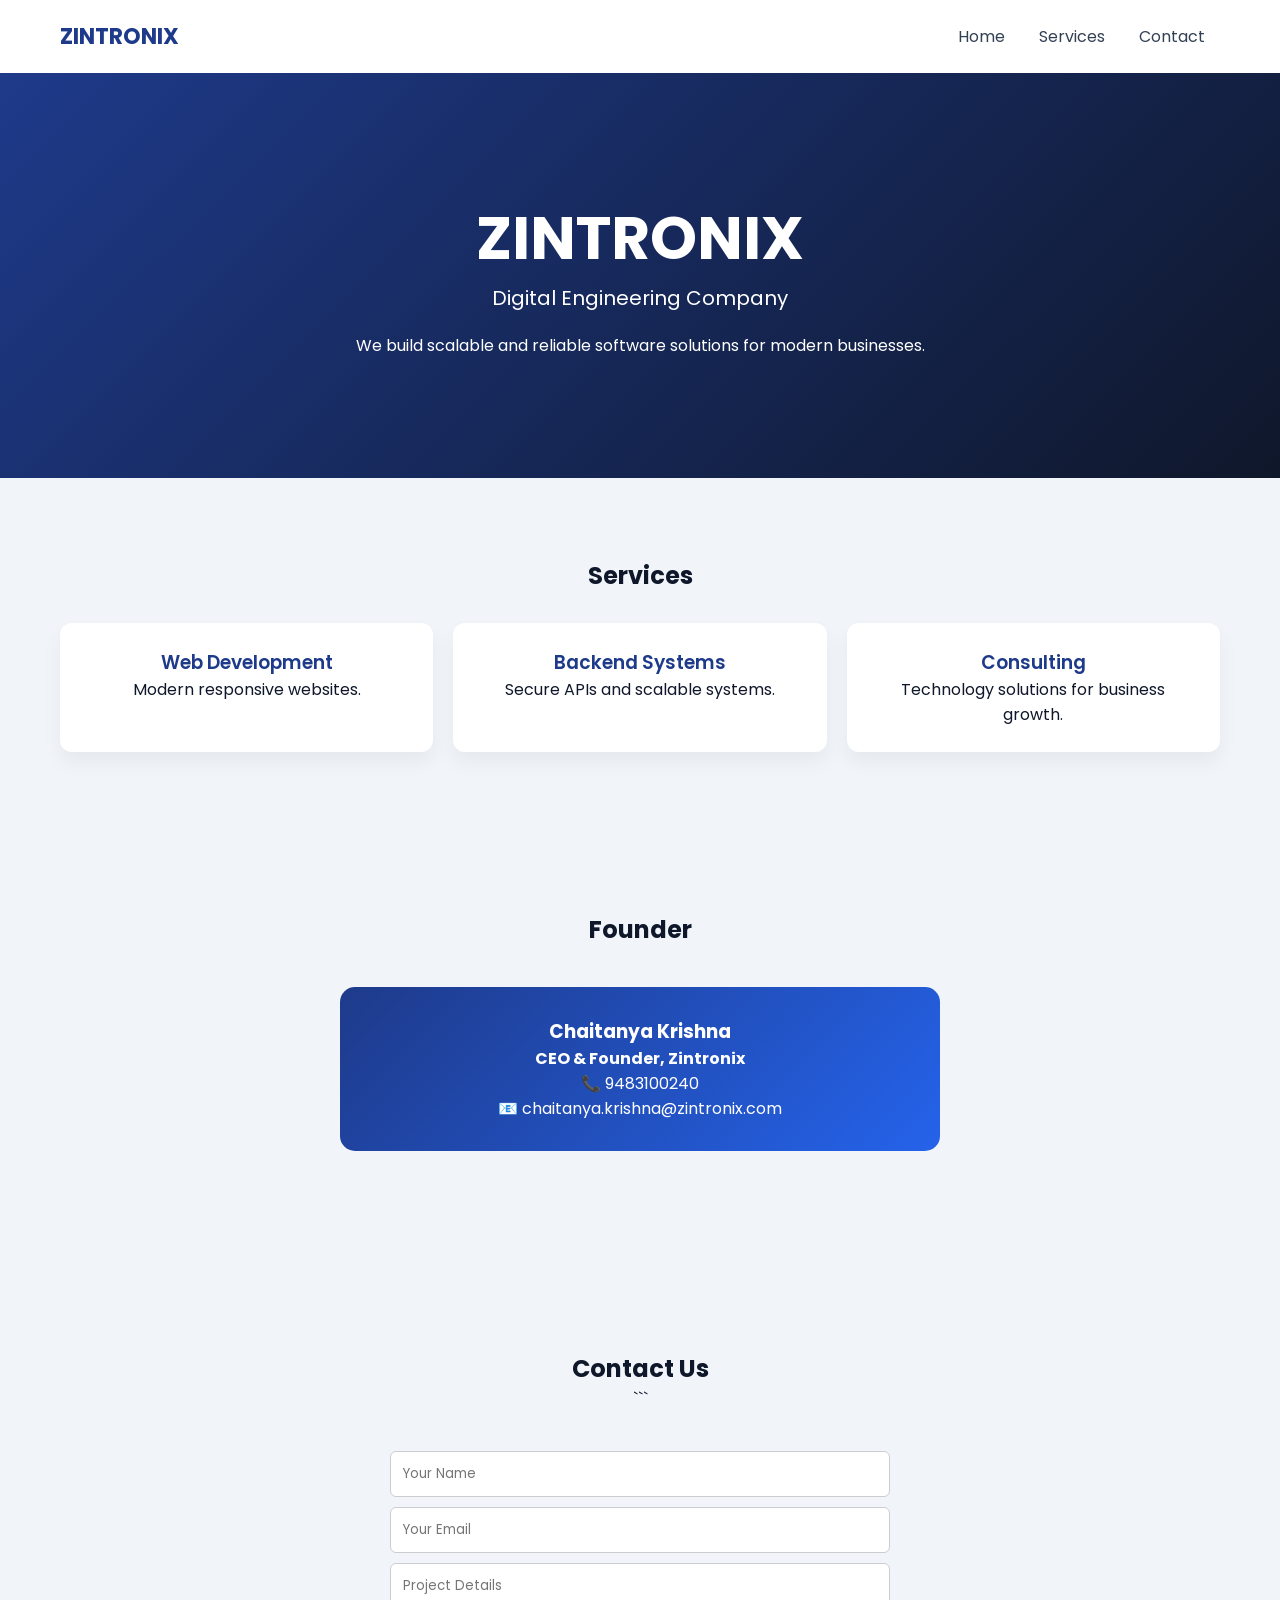
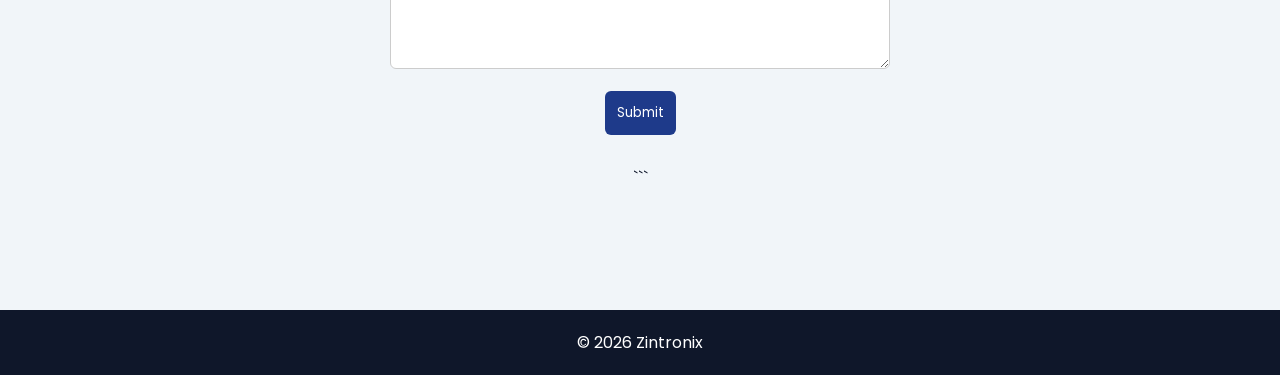
==== index.html @ 126a3903 "DRAG UI TEMPLATE OF ZINTRONX" ====
<!DOCTYPE html>

<html lang="en">
<head>
<meta charset="UTF-8">
<meta name="viewport" content="width=device-width, initial-scale=1.0">
<title>Zintronix | Digital Solutions</title>

<link href="https://fonts.googleapis.com/css2?family=Poppins:wght@300;400;600;700&display=swap" rel="stylesheet">

<style>
*{margin:0;padding:0;box-sizing:border-box;font-family:'Poppins',sans-serif}
body{background:#f1f5f9;color:#0f172a}

/* NAVBAR */
nav{
    display:flex;
    justify-content:space-between;
    align-items:center;
    padding:20px 60px;
    background:white;
    box-shadow:0 4px 20px rgba(0,0,0,0.05)
}
.brand{font-size:22px;font-weight:700;color:#1e3a8a}
nav a{margin:0 15px;text-decoration:none;color:#334155}

/* HERO */
.hero{
    text-align:center;
    padding:120px 20px;
    background:linear-gradient(135deg,#1e3a8a,#0f172a);
    color:white;
}
.hero h1{font-size:60px}
.hero span{font-size:20px}
.hero p{margin-top:20px}

/* SECTIONS */
.section{padding:80px 60px;text-align:center}
.cards{
    display:grid;
    grid-template-columns:repeat(auto-fit,minmax(250px,1fr));
    gap:20px;
    margin-top:30px
}
.card{
    background:white;
    padding:25px;
    border-radius:12px;
    box-shadow:0 10px 20px rgba(0,0,0,0.05)
}
.highlight{color:#1e3a8a;font-weight:600}

/* FOUNDER */
.founder{
    max-width:600px;
    margin:40px auto;
    padding:30px;
    border-radius:15px;
    background:linear-gradient(135deg,#1e3a8a,#2563eb);
    color:white;
}

/* FORM */
form{max-width:500px;margin:30px auto}
input,textarea{
    width:100%;
    padding:12px;
    margin-top:10px;
    border-radius:6px;
    border:1px solid #ccc;
}
button{
    margin-top:15px;
    padding:12px;
    background:#1e3a8a;
    color:white;
    border:none;
    border-radius:6px;
    cursor:pointer;
}

/* FOOTER */
footer{
    text-align:center;
    padding:20px;
    background:#0f172a;
    color:white;
    margin-top:40px;
}
</style>

</head>

<body>

<nav>
    <h2 class="brand">ZINTRONIX</h2>
    <div>
        <a href="#">Home</a>
        <a href="#">Services</a>
        <a href="#">Contact</a>
    </div>
</nav>

<section class="hero">
    <h1>ZINTRONIX</h1>
    <span>Digital Engineering Company</span>
    <p>We build scalable and reliable software solutions for modern businesses.</p>
</section>

<section class="section">
    <h2>Services</h2>
    <div class="cards">
        <div class="card">
            <h3 class="highlight">Web Development</h3>
            <p>Modern responsive websites.</p>
        </div>
        <div class="card">
            <h3 class="highlight">Backend Systems</h3>
            <p>Secure APIs and scalable systems.</p>
        </div>
        <div class="card">
            <h3 class="highlight">Consulting</h3>
            <p>Technology solutions for business growth.</p>
        </div>
    </div>
</section>

<section class="section">
    <h2>Founder</h2>
    <div class="founder">
        <h3>Chaitanya Krishna</h3>
        <p><strong>CEO & Founder, Zintronix</strong></p>
        <p>📞 9483100240</p>
        <p>📧 chaitanya.krishna@zintronix.com</p>
    </div>
</section>

<section class="section">
    <h2>Contact Us</h2>

```
<form action="https://formsubmit.co/chaitanya.krishna@zintronix.com" method="POST">
    <input type="hidden" name="_captcha" value="false">
    <input type="hidden" name="_next" value="thanks.html">

    <input type="text" name="name" placeholder="Your Name" required>
    <input type="email" name="email" placeholder="Your Email" required>
    <textarea name="message" rows="4" placeholder="Project Details" required></textarea>

    <button type="submit">Submit</button>
</form>
```

</section>

<footer>
    <p>© 2026 Zintronix</p>
</footer>

</body>
</html>
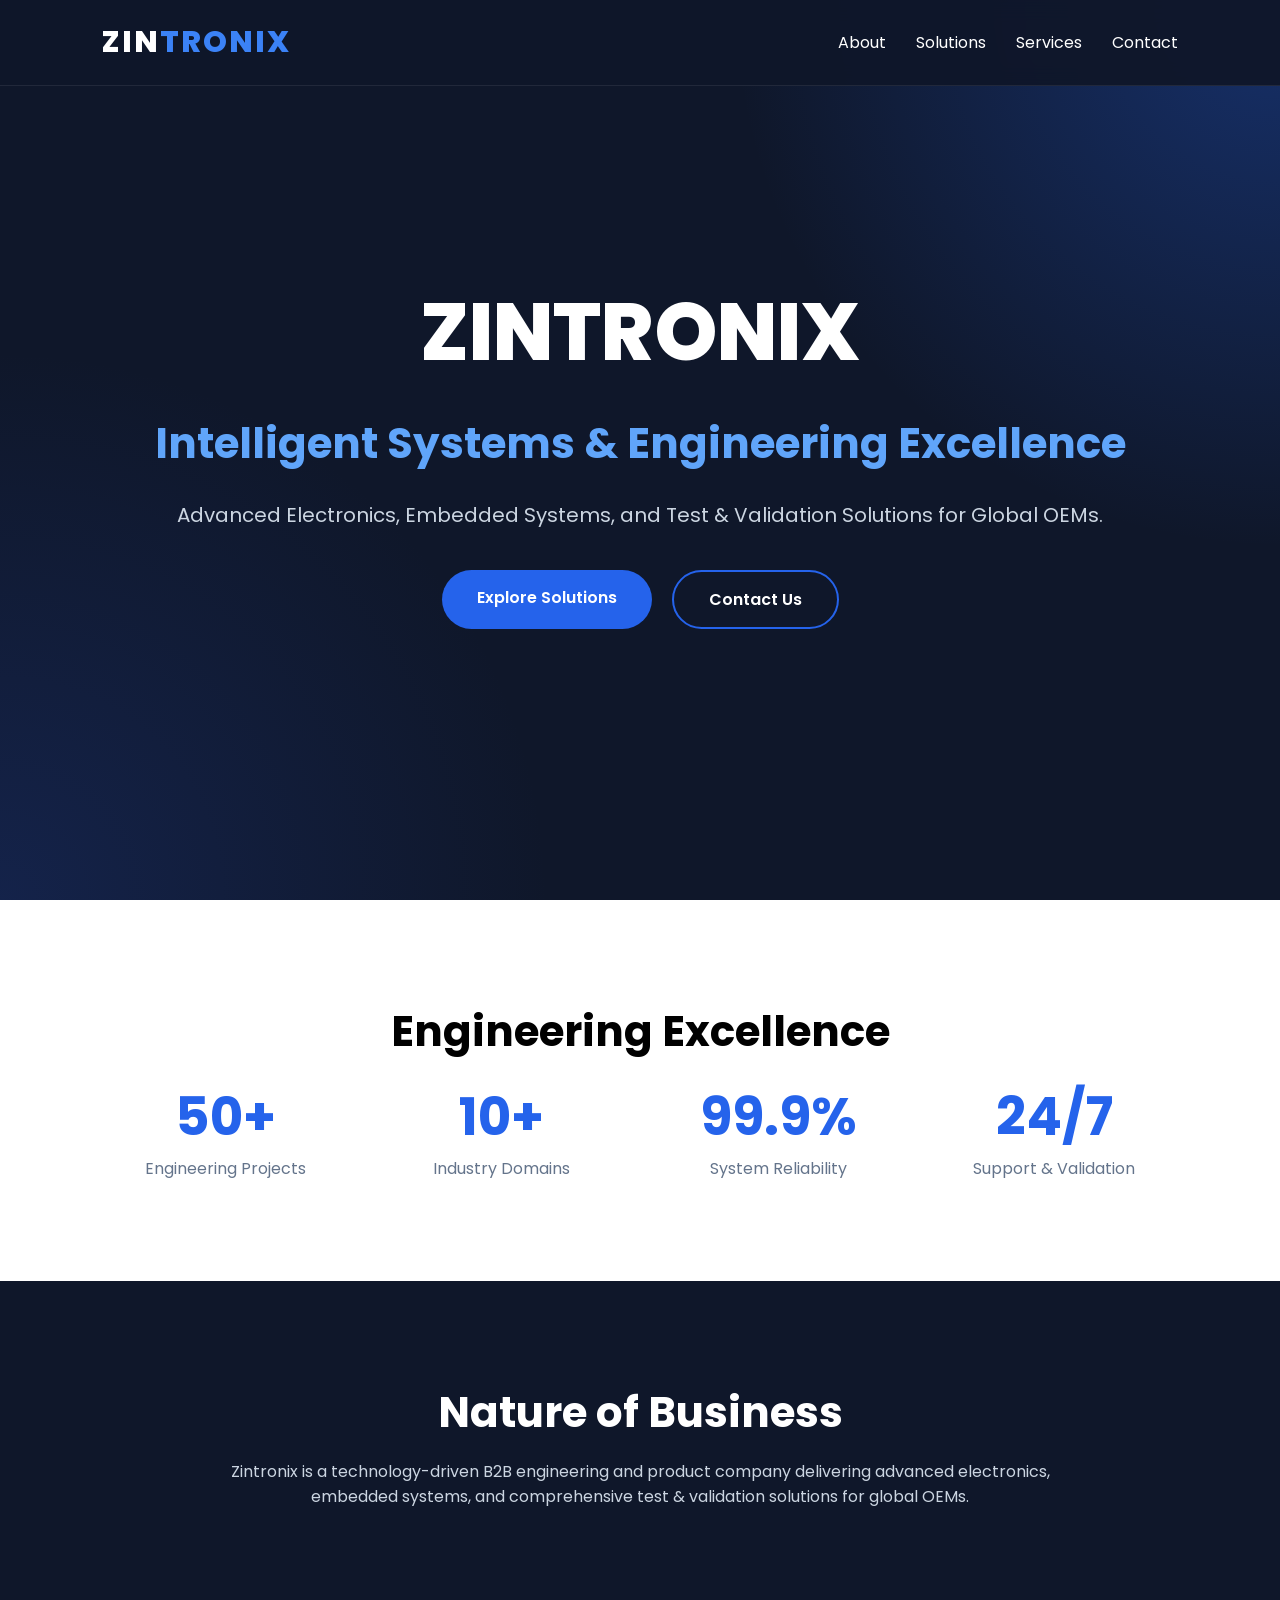
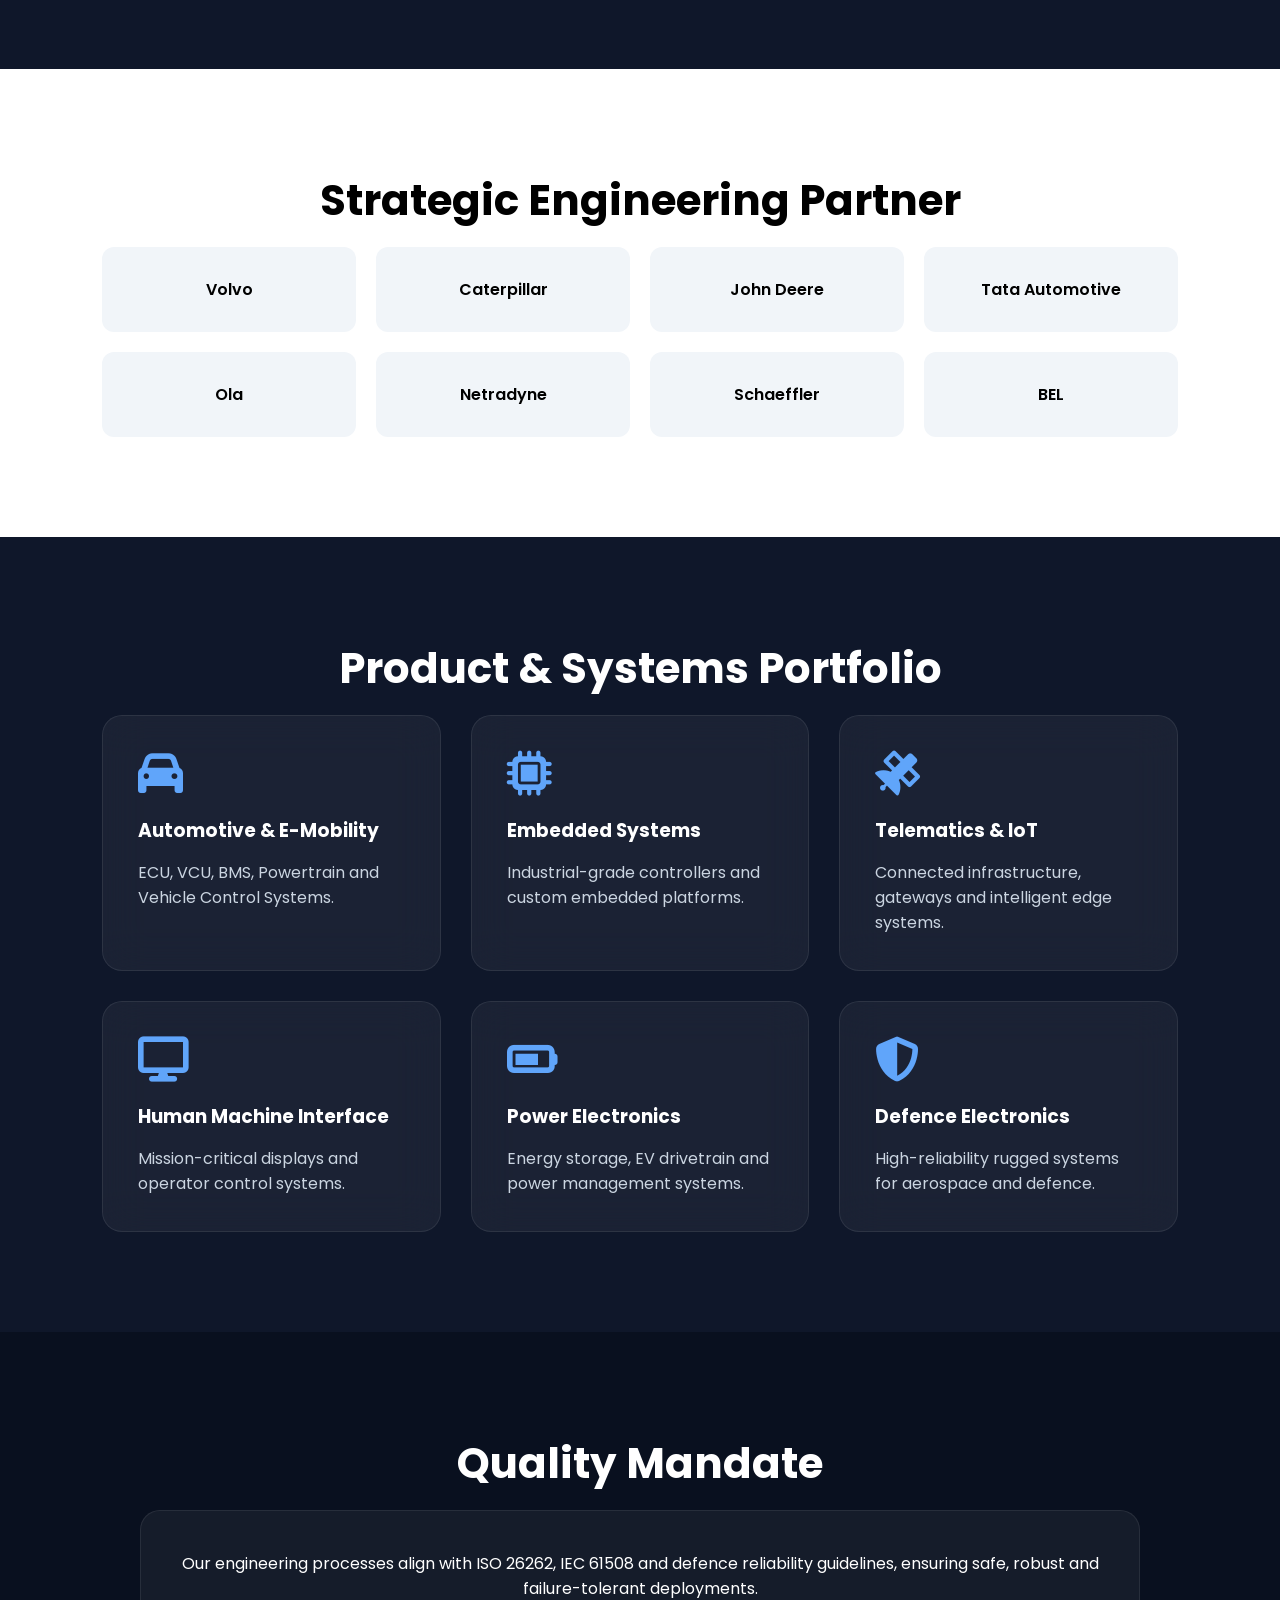
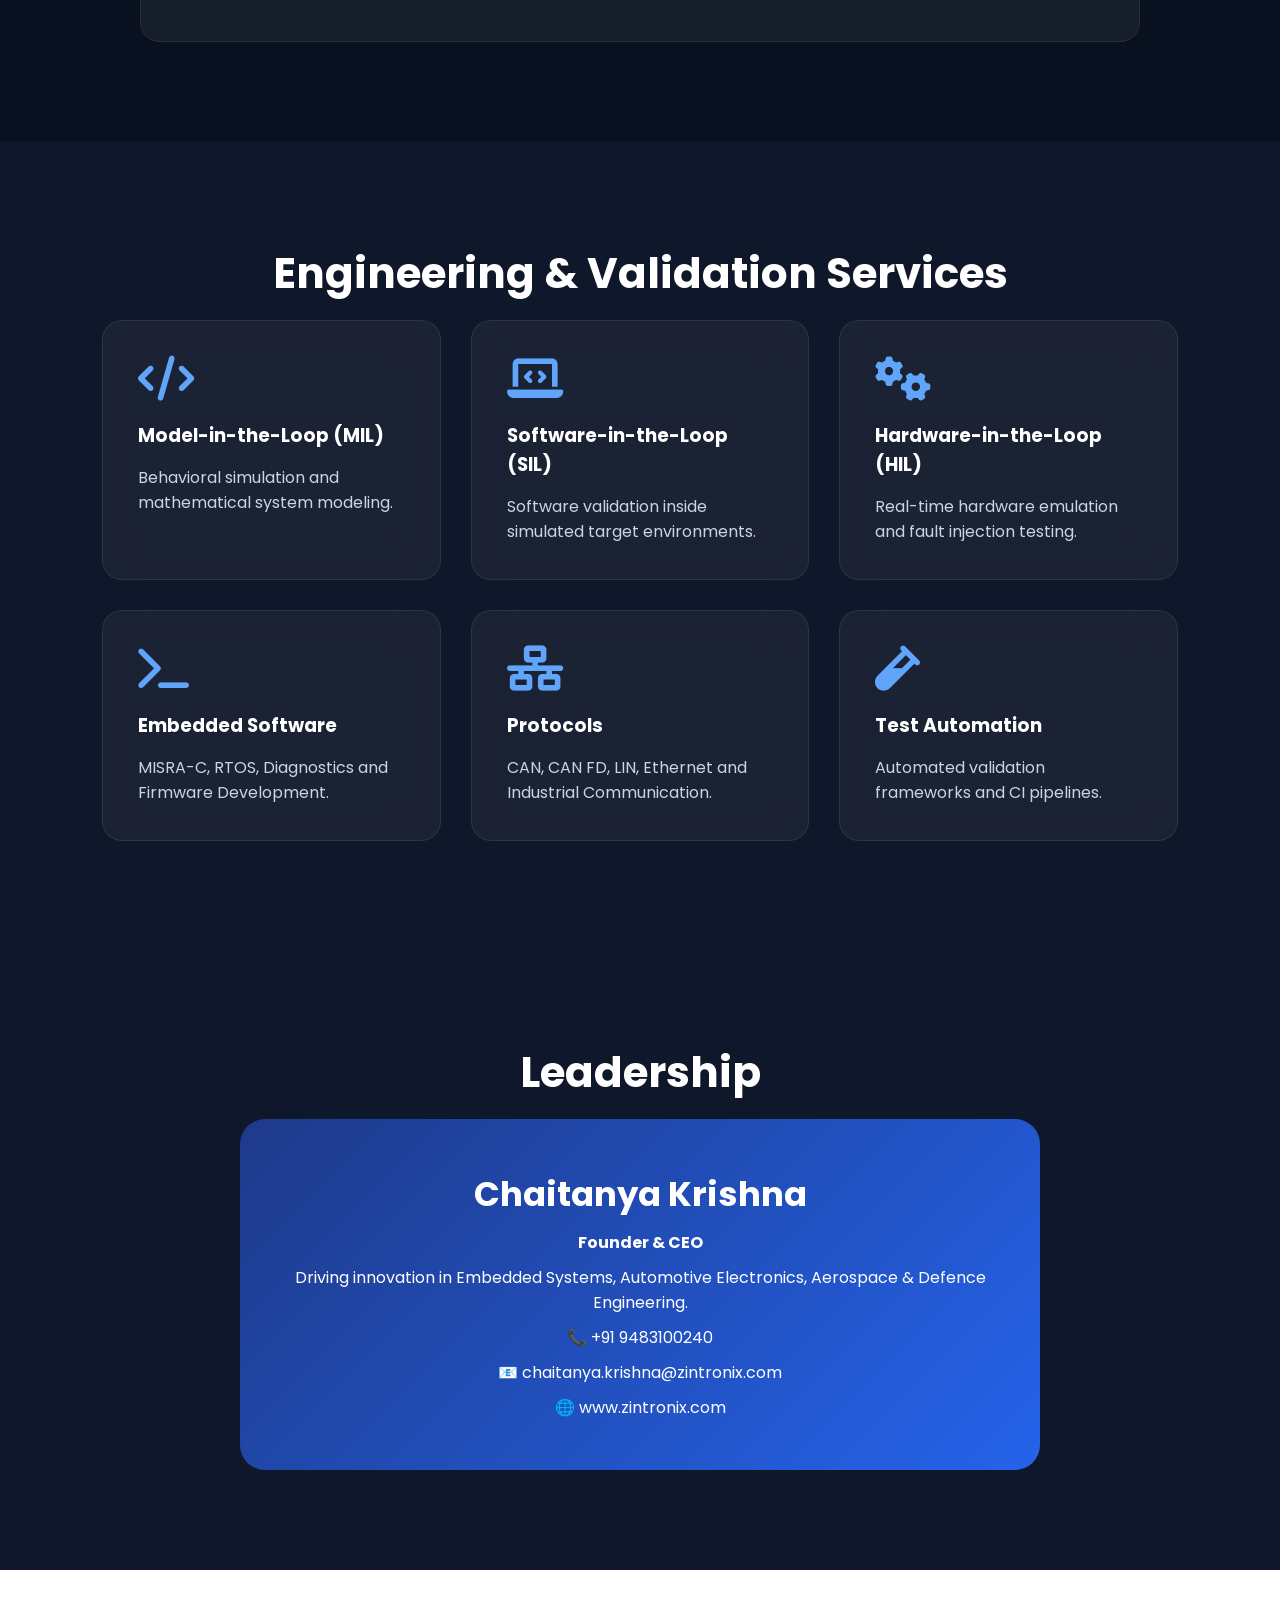
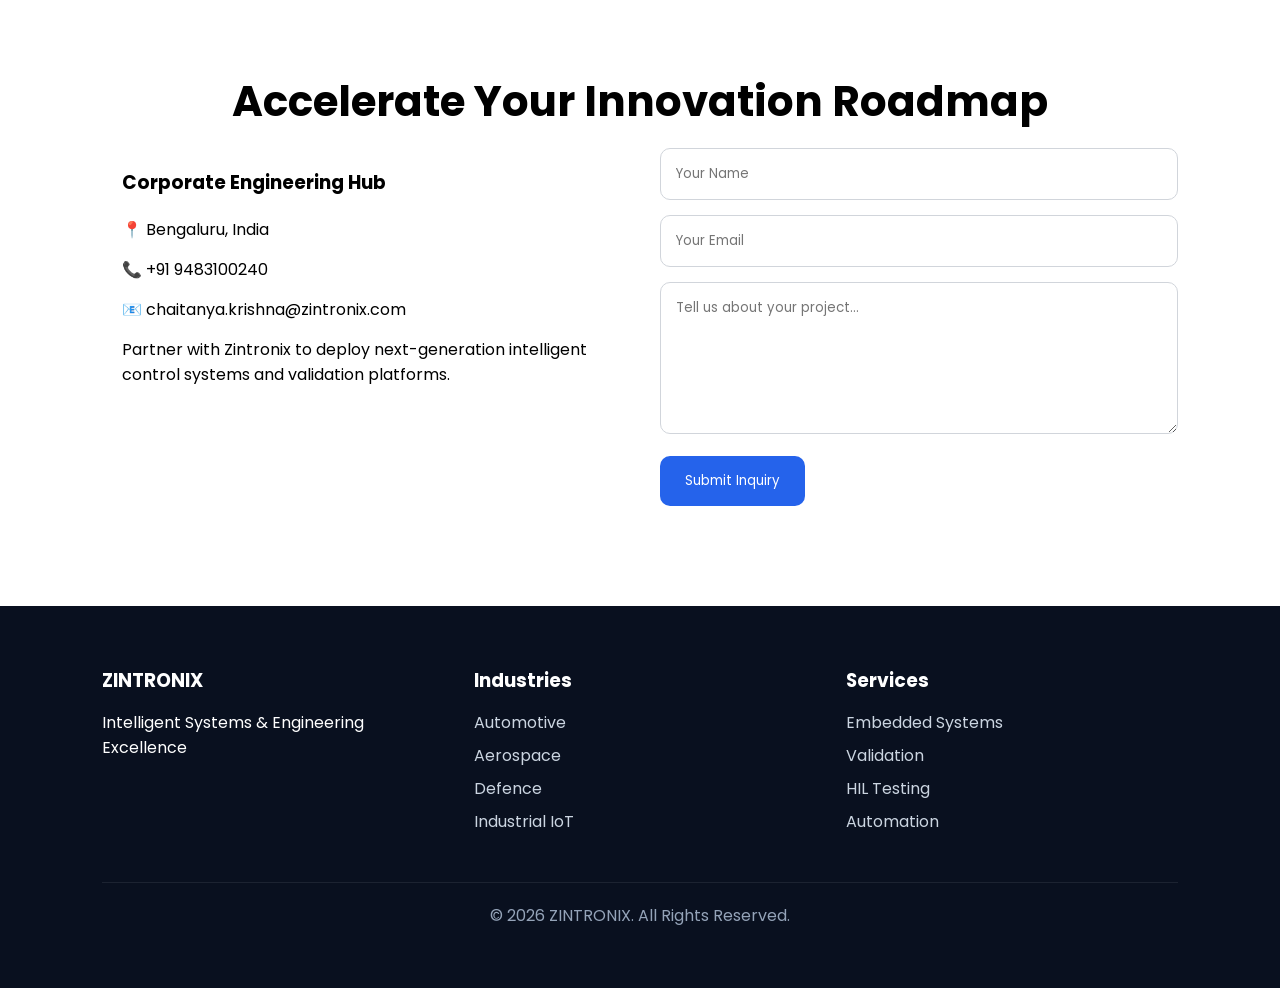
==== commit 6c9b697a: "Update index.html" ====
--- a/index.html
+++ b/index.html
@@ -1,162 +1,743 @@
 <!DOCTYPE html>
-
 <html lang="en">
 <head>
 <meta charset="UTF-8">
 <meta name="viewport" content="width=device-width, initial-scale=1.0">
-<title>Zintronix | Digital Solutions</title>
-
-<link href="https://fonts.googleapis.com/css2?family=Poppins:wght@300;400;600;700&display=swap" rel="stylesheet">
+
+<title>ZINTRONIX | Intelligent Systems & Engineering Excellence</title>
+
+<link href="https://fonts.googleapis.com/css2?family=Poppins:wght@300;400;500;600;700;800&display=swap" rel="stylesheet">
+
+<link rel="stylesheet"
+href="https://cdnjs.cloudflare.com/ajax/libs/font-awesome/6.5.2/css/all.min.css">
 
 <style>
-*{margin:0;padding:0;box-sizing:border-box;font-family:'Poppins',sans-serif}
-body{background:#f1f5f9;color:#0f172a}
+
+:root{
+    --primary:#2563eb;
+    --secondary:#1e3a8a;
+    --dark:#0f172a;
+    --card:#111c35;
+    --light:#f8fafc;
+    --text:#cbd5e1;
+}
+
+*{
+    margin:0;
+    padding:0;
+    box-sizing:border-box;
+    font-family:'Poppins',sans-serif;
+}
+
+html{
+    scroll-behavior:smooth;
+}
+
+body{
+    background:var(--dark);
+    color:white;
+    overflow-x:hidden;
+}
 
 /* NAVBAR */
+
 nav{
+    position:fixed;
+    top:0;
+    width:100%;
+    z-index:1000;
+
     display:flex;
     justify-content:space-between;
     align-items:center;
-    padding:20px 60px;
+
+    padding:20px 8%;
+    background:rgba(15,23,42,.95);
+    backdrop-filter:blur(10px);
+
+    border-bottom:1px solid rgba(255,255,255,.08);
+}
+
+.logo{
+    font-size:30px;
+    font-weight:800;
+    color:white;
+    letter-spacing:2px;
+}
+
+.logo span{
+    color:#3b82f6;
+}
+
+.nav-links{
+    display:flex;
+    gap:30px;
+}
+
+.nav-links a{
+    color:white;
+    text-decoration:none;
+    transition:.3s;
+}
+
+.nav-links a:hover{
+    color:#60a5fa;
+}
+
+/* HERO */
+
+.hero{
+    min-height:100vh;
+
+    display:flex;
+    align-items:center;
+    justify-content:center;
+
+    text-align:center;
+    padding:0 20px;
+
+    background:
+    radial-gradient(circle at top right,#2563eb55,transparent 35%),
+    radial-gradient(circle at bottom left,#1e3a8a55,transparent 35%),
+    #0f172a;
+}
+
+.hero-content{
+    max-width:1000px;
+}
+
+.hero h1{
+    font-size:80px;
+    margin-bottom:20px;
+    font-weight:800;
+}
+
+.hero h2{
+    font-size:42px;
+    margin-bottom:25px;
+    color:#60a5fa;
+}
+
+.hero p{
+    font-size:20px;
+    color:#cbd5e1;
+    margin-bottom:40px;
+}
+
+.hero-buttons{
+    display:flex;
+    justify-content:center;
+    gap:20px;
+    flex-wrap:wrap;
+}
+
+.btn{
+    padding:15px 35px;
+    border-radius:50px;
+    text-decoration:none;
+    font-weight:600;
+    transition:.3s;
+}
+
+.btn-primary{
+    background:#2563eb;
+    color:white;
+}
+
+.btn-primary:hover{
+    transform:translateY(-4px);
+}
+
+.btn-outline{
+    border:2px solid #2563eb;
+    color:white;
+}
+
+.btn-outline:hover{
+    background:#2563eb;
+}
+
+/* SECTION */
+
+section{
+    padding:100px 8%;
+}
+
+.section-title{
+    text-align:center;
+    font-size:42px;
+    margin-bottom:15px;
+}
+
+.section-subtitle{
+    text-align:center;
+    color:var(--text);
+    max-width:900px;
+    margin:auto;
+    margin-bottom:60px;
+}
+
+/* STATS */
+
+.stats{
     background:white;
-    box-shadow:0 4px 20px rgba(0,0,0,0.05)
-}
-.brand{font-size:22px;font-weight:700;color:#1e3a8a}
-nav a{margin:0 15px;text-decoration:none;color:#334155}
-
-/* HERO */
-.hero{
+    color:black;
+}
+
+.stats-grid{
+    display:grid;
+    grid-template-columns:repeat(auto-fit,minmax(220px,1fr));
+    gap:30px;
+}
+
+.stat{
     text-align:center;
-    padding:120px 20px;
-    background:linear-gradient(135deg,#1e3a8a,#0f172a);
-    color:white;
-}
-.hero h1{font-size:60px}
-.hero span{font-size:20px}
-.hero p{margin-top:20px}
-
-/* SECTIONS */
-.section{padding:80px 60px;text-align:center}
+}
+
+.stat h3{
+    font-size:52px;
+    color:#2563eb;
+}
+
+.stat p{
+    color:#64748b;
+}
+
+/* CARDS */
+
 .cards{
     display:grid;
-    grid-template-columns:repeat(auto-fit,minmax(250px,1fr));
+    grid-template-columns:repeat(auto-fit,minmax(320px,1fr));
+    gap:30px;
+}
+
+.card{
+    background:rgba(255,255,255,.05);
+
+    border:1px solid rgba(255,255,255,.08);
+
+    backdrop-filter:blur(20px);
+
+    padding:35px;
+
+    border-radius:20px;
+
+    transition:.3s;
+}
+
+.card:hover{
+    transform:translateY(-10px);
+
+    box-shadow:
+    0 20px 40px rgba(37,99,235,.25);
+}
+
+.card i{
+    font-size:45px;
+    color:#60a5fa;
+    margin-bottom:20px;
+}
+
+.card h3{
+    margin-bottom:15px;
+}
+
+.card p{
+    color:#cbd5e1;
+}
+
+/* QUALITY */
+
+.quality{
+    background:#09101f;
+}
+
+.quality-box{
+    max-width:1000px;
+    margin:auto;
+    text-align:center;
+    background:rgba(255,255,255,.05);
+    padding:40px;
+    border-radius:20px;
+    border:1px solid rgba(255,255,255,.08);
+}
+
+/* CLIENTS */
+
+.clients{
+    background:white;
+    color:black;
+}
+
+.client-grid{
+    display:grid;
+    grid-template-columns:repeat(auto-fit,minmax(220px,1fr));
     gap:20px;
-    margin-top:30px
-}
-.card{
+}
+
+.client{
+    padding:30px;
+    border-radius:12px;
+    background:#f1f5f9;
+    text-align:center;
+    font-weight:600;
+}
+
+/* LEADER */
+
+.leader{
+    max-width:800px;
+    margin:auto;
+    text-align:center;
+
+    background:linear-gradient(
+    135deg,
+    #1e3a8a,
+    #2563eb
+    );
+
+    padding:50px;
+    border-radius:25px;
+}
+
+.leader h3{
+    font-size:34px;
+    margin-bottom:10px;
+}
+
+.leader p{
+    margin-top:10px;
+}
+
+/* CONTACT */
+
+.contact{
     background:white;
-    padding:25px;
-    border-radius:12px;
-    box-shadow:0 10px 20px rgba(0,0,0,0.05)
-}
-.highlight{color:#1e3a8a;font-weight:600}
-
-/* FOUNDER */
-.founder{
-    max-width:600px;
-    margin:40px auto;
-    padding:30px;
-    border-radius:15px;
-    background:linear-gradient(135deg,#1e3a8a,#2563eb);
-    color:white;
-}
-
-/* FORM */
-form{max-width:500px;margin:30px auto}
-input,textarea{
+    color:black;
+}
+
+.contact-container{
+    display:grid;
+    grid-template-columns:1fr 1fr;
+    gap:40px;
+}
+
+.contact-info{
+    padding:20px;
+}
+
+.contact-info h3{
+    margin-bottom:20px;
+}
+
+.contact-info p{
+    margin-bottom:15px;
+}
+
+form input,
+form textarea{
     width:100%;
-    padding:12px;
-    margin-top:10px;
-    border-radius:6px;
-    border:1px solid #ccc;
-}
-button{
-    margin-top:15px;
-    padding:12px;
-    background:#1e3a8a;
+    padding:15px;
+    margin-bottom:15px;
+    border:1px solid #d1d5db;
+    border-radius:10px;
+}
+
+form button{
+    background:#2563eb;
     color:white;
     border:none;
-    border-radius:6px;
+    padding:15px 25px;
+    border-radius:10px;
     cursor:pointer;
 }
 
 /* FOOTER */
+
 footer{
+    background:#09101f;
+    padding:60px 8%;
+}
+
+.footer-grid{
+    display:grid;
+    grid-template-columns:repeat(auto-fit,minmax(250px,1fr));
+    gap:40px;
+}
+
+.footer-grid h3{
+    margin-bottom:15px;
+}
+
+.footer-grid ul{
+    list-style:none;
+}
+
+.footer-grid li{
+    margin-bottom:8px;
+    color:#cbd5e1;
+}
+
+.footer-bottom{
     text-align:center;
-    padding:20px;
-    background:#0f172a;
-    color:white;
     margin-top:40px;
-}
+    color:#94a3b8;
+    border-top:1px solid rgba(255,255,255,.08);
+    padding-top:20px;
+}
+
+/* MOBILE */
+
+@media(max-width:768px){
+
+.hero h1{
+    font-size:52px;
+}
+
+.hero h2{
+    font-size:28px;
+}
+
+.contact-container{
+    grid-template-columns:1fr;
+}
+
+.nav-links{
+    display:none;
+}
+
+}
+
 </style>
-
 </head>
 
 <body>
 
 <nav>
-    <h2 class="brand">ZINTRONIX</h2>
-    <div>
-        <a href="#">Home</a>
-        <a href="#">Services</a>
-        <a href="#">Contact</a>
+    <div class="logo">ZIN<span>TRONIX</span></div>
+
+    <div class="nav-links">
+        <a href="#about">About</a>
+        <a href="#solutions">Solutions</a>
+        <a href="#services">Services</a>
+        <a href="#contact">Contact</a>
     </div>
 </nav>
 
 <section class="hero">
-    <h1>ZINTRONIX</h1>
-    <span>Digital Engineering Company</span>
-    <p>We build scalable and reliable software solutions for modern businesses.</p>
-</section>
-
-<section class="section">
-    <h2>Services</h2>
-    <div class="cards">
-        <div class="card">
-            <h3 class="highlight">Web Development</h3>
-            <p>Modern responsive websites.</p>
-        </div>
-        <div class="card">
-            <h3 class="highlight">Backend Systems</h3>
-            <p>Secure APIs and scalable systems.</p>
-        </div>
-        <div class="card">
-            <h3 class="highlight">Consulting</h3>
-            <p>Technology solutions for business growth.</p>
-        </div>
-    </div>
-</section>
-
-<section class="section">
-    <h2>Founder</h2>
-    <div class="founder">
-        <h3>Chaitanya Krishna</h3>
-        <p><strong>CEO & Founder, Zintronix</strong></p>
-        <p>📞 9483100240</p>
-        <p>📧 chaitanya.krishna@zintronix.com</p>
-    </div>
-</section>
-
-<section class="section">
-    <h2>Contact Us</h2>
-
-```
+
+<div class="hero-content">
+
+<h1>ZINTRONIX</h1>
+
+<h2>Intelligent Systems & Engineering Excellence</h2>
+
+<p>
+Advanced Electronics, Embedded Systems,
+and Test & Validation Solutions for Global OEMs.
+</p>
+
+<div class="hero-buttons">
+
+<a href="#solutions" class="btn btn-primary">
+Explore Solutions
+</a>
+
+<a href="#contact" class="btn btn-outline">
+Contact Us
+</a>
+
+</div>
+
+</div>
+
+</section>
+
+<section class="stats">
+
+<h2 class="section-title">Engineering Excellence</h2>
+
+<div class="stats-grid">
+
+<div class="stat">
+<h3>50+</h3>
+<p>Engineering Projects</p>
+</div>
+
+<div class="stat">
+<h3>10+</h3>
+<p>Industry Domains</p>
+</div>
+
+<div class="stat">
+<h3>99.9%</h3>
+<p>System Reliability</p>
+</div>
+
+<div class="stat">
+<h3>24/7</h3>
+<p>Support & Validation</p>
+</div>
+
+</div>
+
+</section>
+
+<section id="about">
+
+<h2 class="section-title">Nature of Business</h2>
+
+<p class="section-subtitle">
+
+Zintronix is a technology-driven B2B engineering and product company
+delivering advanced electronics, embedded systems, and comprehensive
+test & validation solutions for global OEMs.
+
+</p>
+
+</section>
+
+<section class="clients">
+
+<h2 class="section-title">Strategic Engineering Partner</h2>
+
+<div class="client-grid">
+
+<div class="client">Volvo</div>
+<div class="client">Caterpillar</div>
+<div class="client">John Deere</div>
+<div class="client">Tata Automotive</div>
+<div class="client">Ola</div>
+<div class="client">Netradyne</div>
+<div class="client">Schaeffler</div>
+<div class="client">BEL</div>
+
+</div>
+
+</section>
+
+<section id="solutions">
+
+<h2 class="section-title">Product & Systems Portfolio</h2>
+
+<div class="cards">
+
+<div class="card">
+<i class="fas fa-car"></i>
+<h3>Automotive & E-Mobility</h3>
+<p>ECU, VCU, BMS, Powertrain and Vehicle Control Systems.</p>
+</div>
+
+<div class="card">
+<i class="fas fa-microchip"></i>
+<h3>Embedded Systems</h3>
+<p>Industrial-grade controllers and custom embedded platforms.</p>
+</div>
+
+<div class="card">
+<i class="fas fa-satellite"></i>
+<h3>Telematics & IoT</h3>
+<p>Connected infrastructure, gateways and intelligent edge systems.</p>
+</div>
+
+<div class="card">
+<i class="fas fa-display"></i>
+<h3>Human Machine Interface</h3>
+<p>Mission-critical displays and operator control systems.</p>
+</div>
+
+<div class="card">
+<i class="fas fa-battery-three-quarters"></i>
+<h3>Power Electronics</h3>
+<p>Energy storage, EV drivetrain and power management systems.</p>
+</div>
+
+<div class="card">
+<i class="fas fa-shield-halved"></i>
+<h3>Defence Electronics</h3>
+<p>High-reliability rugged systems for aerospace and defence.</p>
+</div>
+
+</div>
+
+</section>
+
+<section class="quality">
+
+<h2 class="section-title">Quality Mandate</h2>
+
+<div class="quality-box">
+
+<p>
+
+Our engineering processes align with ISO 26262,
+IEC 61508 and defence reliability guidelines,
+ensuring safe, robust and failure-tolerant deployments.
+
+</p>
+
+</div>
+
+</section>
+
+<section id="services">
+
+<h2 class="section-title">Engineering & Validation Services</h2>
+
+<div class="cards">
+
+<div class="card">
+<i class="fas fa-code"></i>
+<h3>Model-in-the-Loop (MIL)</h3>
+<p>Behavioral simulation and mathematical system modeling.</p>
+</div>
+
+<div class="card">
+<i class="fas fa-laptop-code"></i>
+<h3>Software-in-the-Loop (SIL)</h3>
+<p>Software validation inside simulated target environments.</p>
+</div>
+
+<div class="card">
+<i class="fas fa-cogs"></i>
+<h3>Hardware-in-the-Loop (HIL)</h3>
+<p>Real-time hardware emulation and fault injection testing.</p>
+</div>
+
+<div class="card">
+<i class="fas fa-terminal"></i>
+<h3>Embedded Software</h3>
+<p>MISRA-C, RTOS, Diagnostics and Firmware Development.</p>
+</div>
+
+<div class="card">
+<i class="fas fa-network-wired"></i>
+<h3>Protocols</h3>
+<p>CAN, CAN FD, LIN, Ethernet and Industrial Communication.</p>
+</div>
+
+<div class="card">
+<i class="fas fa-vial"></i>
+<h3>Test Automation</h3>
+<p>Automated validation frameworks and CI pipelines.</p>
+</div>
+
+</div>
+
+</section>
+
+<section>
+
+<h2 class="section-title">Leadership</h2>
+
+<div class="leader">
+
+<h3>Chaitanya Krishna</h3>
+
+<p><strong>Founder & CEO</strong></p>
+
+<p>
+Driving innovation in Embedded Systems,
+Automotive Electronics,
+Aerospace & Defence Engineering.
+</p>
+
+<p>📞 +91 9483100240</p>
+
+<p>📧 chaitanya.krishna@zintronix.com</p>
+
+<p>🌐 www.zintronix.com</p>
+
+</div>
+
+</section>
+
+<section class="contact" id="contact">
+
+<h2 class="section-title">Accelerate Your Innovation Roadmap</h2>
+
+<div class="contact-container">
+
+<div class="contact-info">
+
+<h3>Corporate Engineering Hub</h3>
+
+<p>📍 Bengaluru, India</p>
+
+<p>📞 +91 9483100240</p>
+
+<p>📧 chaitanya.krishna@zintronix.com</p>
+
+<p>
+Partner with Zintronix to deploy next-generation
+intelligent control systems and validation platforms.
+</p>
+
+</div>
+
 <form action="https://formsubmit.co/chaitanya.krishna@zintronix.com" method="POST">
-    <input type="hidden" name="_captcha" value="false">
-    <input type="hidden" name="_next" value="thanks.html">
-
-    <input type="text" name="name" placeholder="Your Name" required>
-    <input type="email" name="email" placeholder="Your Email" required>
-    <textarea name="message" rows="4" placeholder="Project Details" required></textarea>
-
-    <button type="submit">Submit</button>
+
+<input type="hidden" name="_captcha" value="false">
+
+<input type="text" name="name"
+placeholder="Your Name" required>
+
+<input type="email" name="email"
+placeholder="Your Email" required>
+
+<textarea rows="6"
+name="message"
+placeholder="Tell us about your project..."
+required></textarea>
+
+<button type="submit">
+Submit Inquiry
+</button>
+
 </form>
-```
+
+</div>
 
 </section>
 
 <footer>
-    <p>© 2026 Zintronix</p>
+
+<div class="footer-grid">
+
+<div>
+<h3>ZINTRONIX</h3>
+<p>
+Intelligent Systems &
+Engineering Excellence
+</p>
+</div>
+
+<div>
+<h3>Industries</h3>
+<ul>
+<li>Automotive</li>
+<li>Aerospace</li>
+<li>Defence</li>
+<li>Industrial IoT</li>
+</ul>
+</div>
+
+<div>
+<h3>Services</h3>
+<ul>
+<li>Embedded Systems</li>
+<li>Validation</li>
+<li>HIL Testing</li>
+<li>Automation</li>
+</ul>
+</div>
+
+</div>
+
+<div class="footer-bottom">
+© 2026 ZINTRONIX. All Rights Reserved.
+</div>
+
 </footer>
 
 </body>
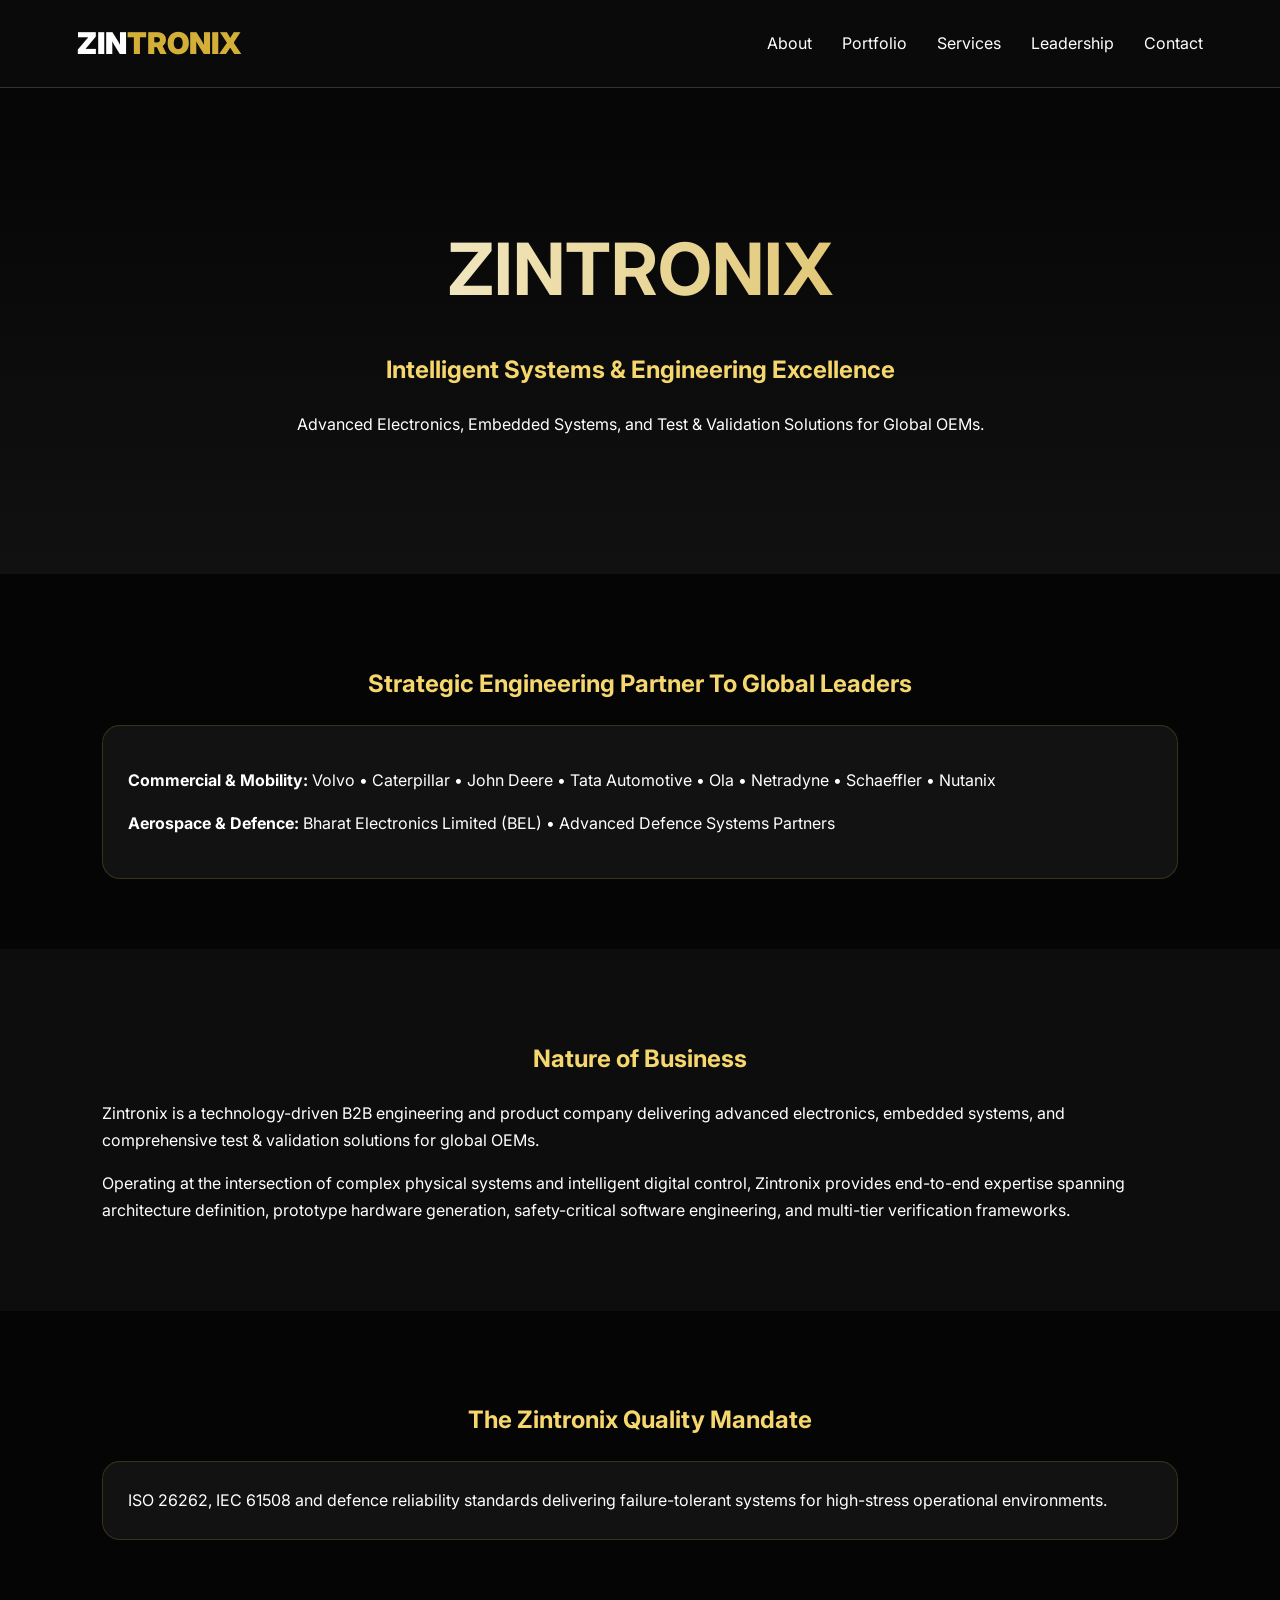
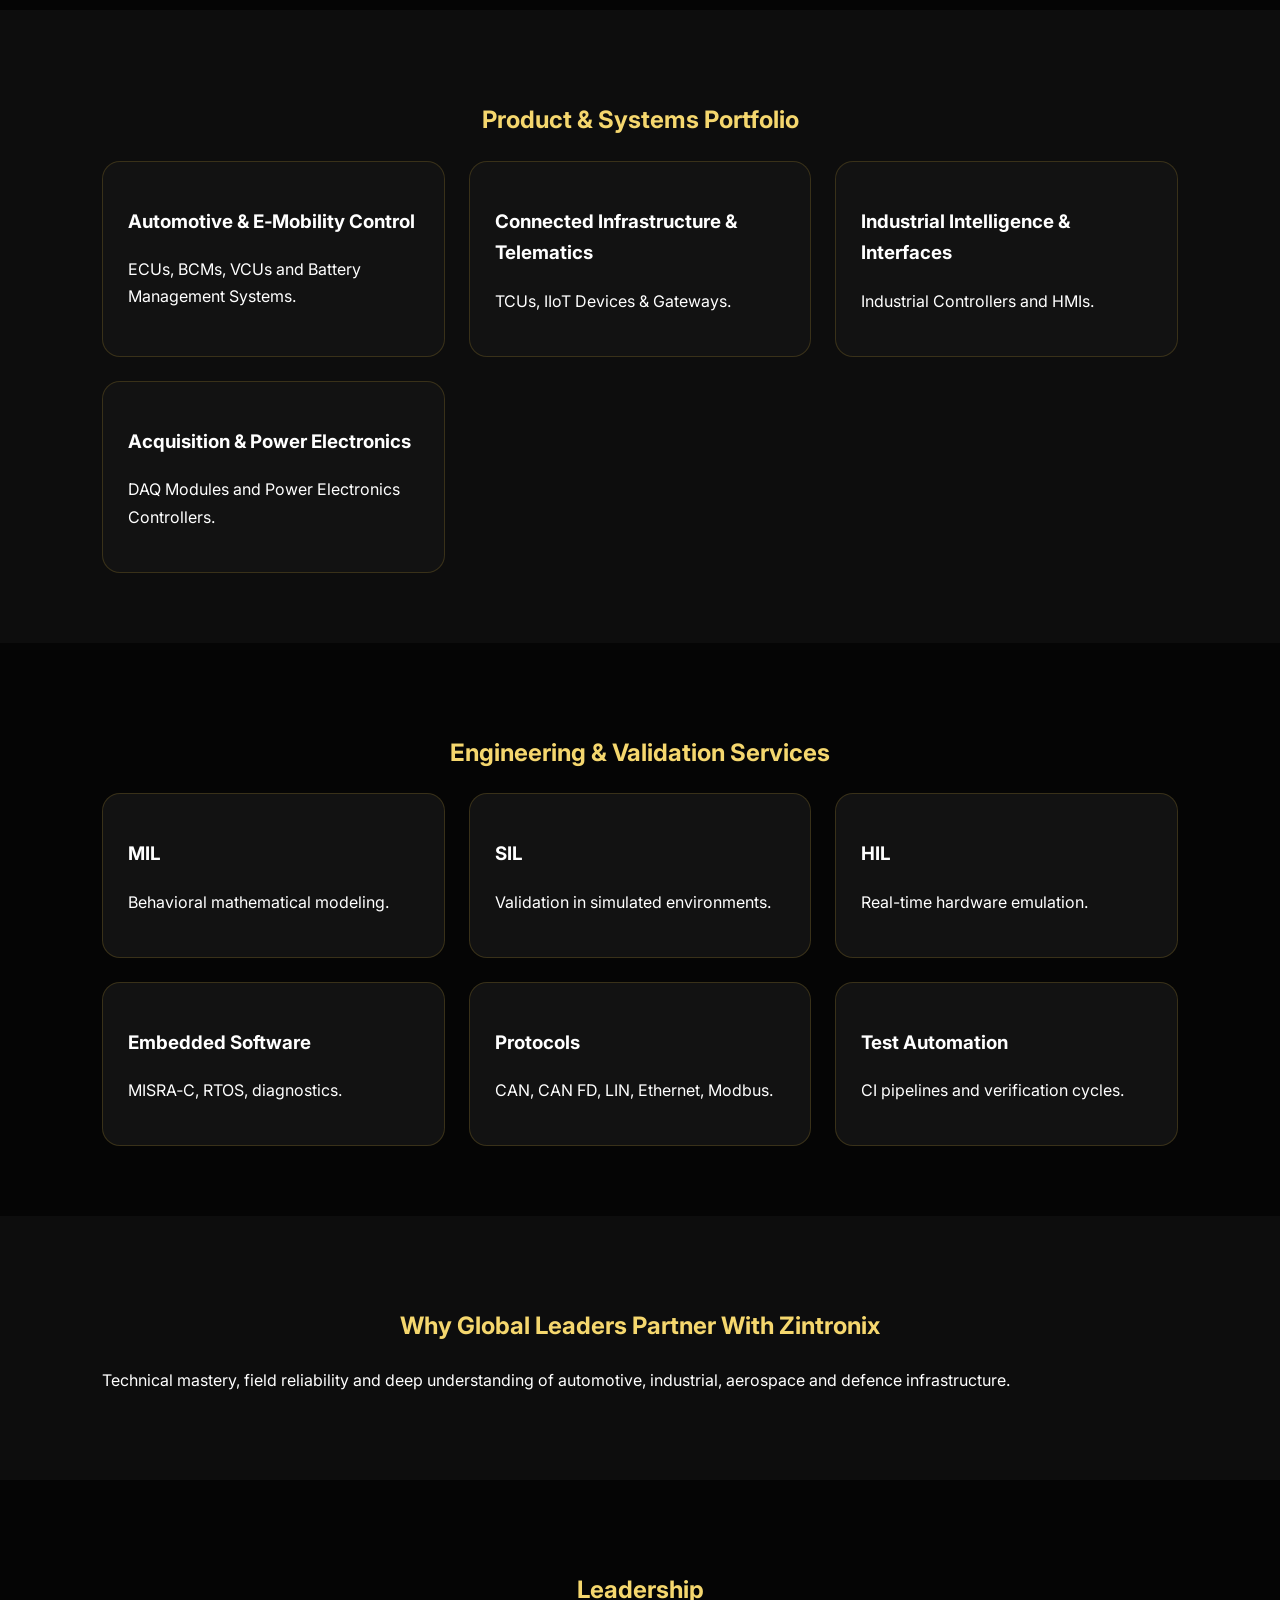
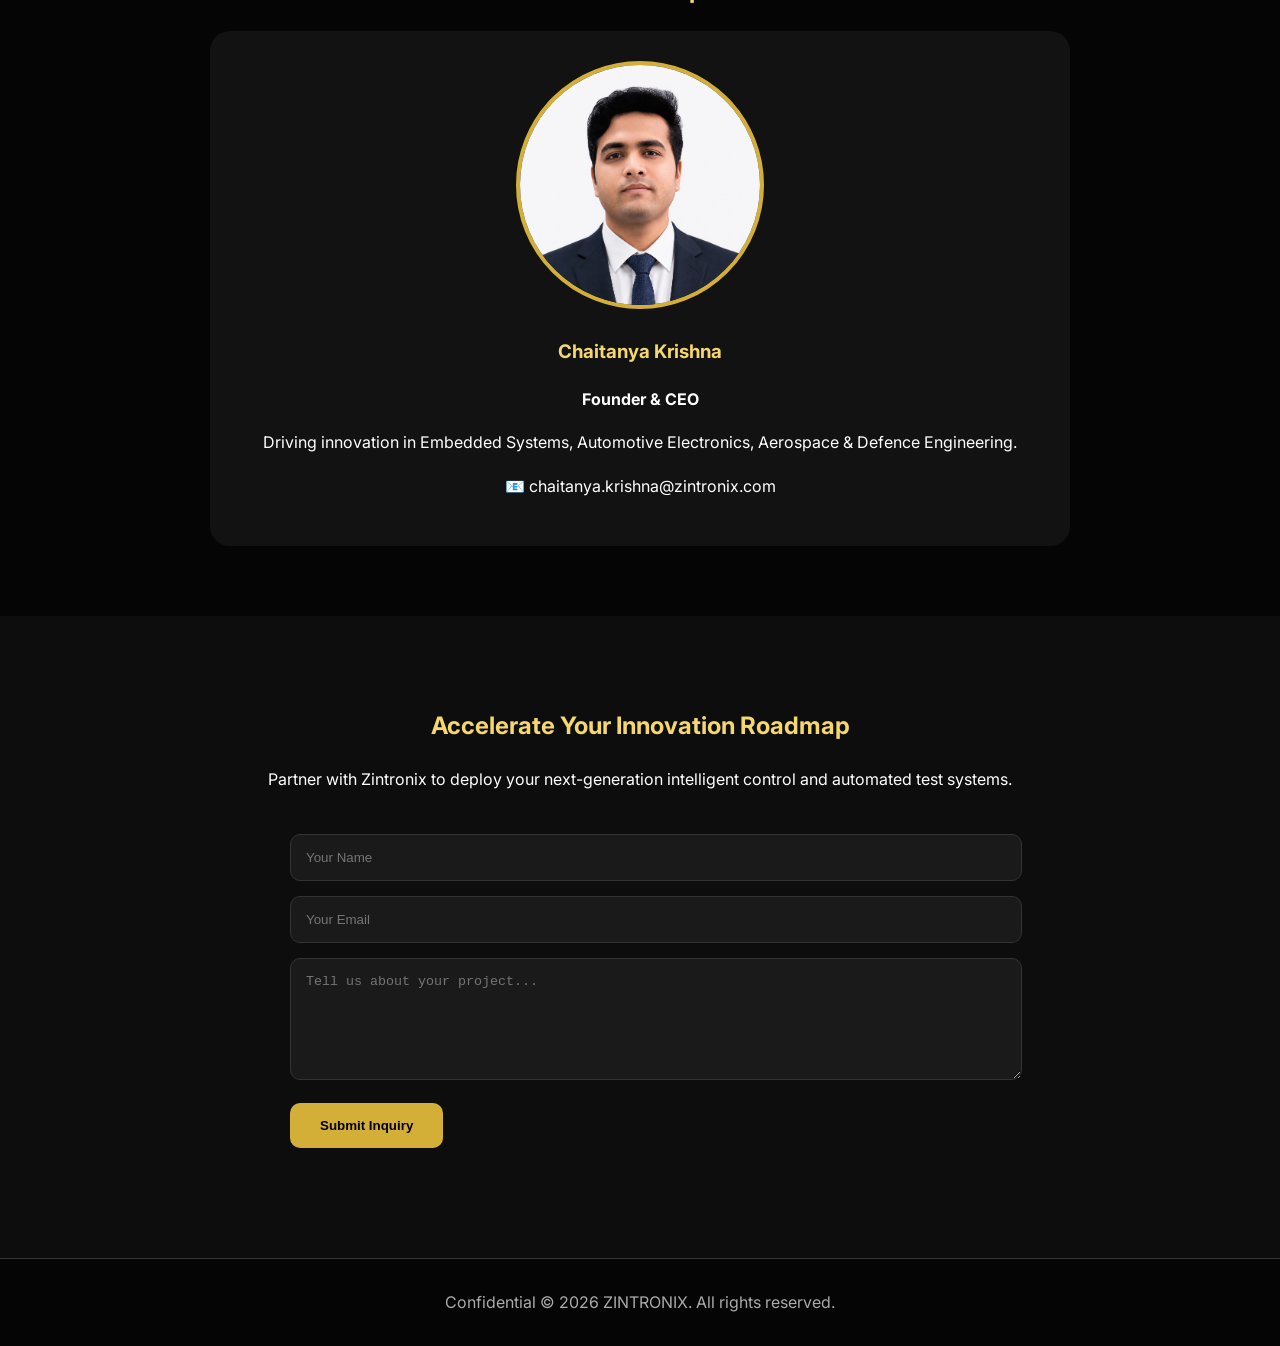
==== commit 1e946e9c: "photo updated" ====
--- a/index.html
+++ b/index.html
@@ -3,742 +3,121 @@
 <head>
 <meta charset="UTF-8">
 <meta name="viewport" content="width=device-width, initial-scale=1.0">
-
-<title>ZINTRONIX | Intelligent Systems & Engineering Excellence</title>
-
-<link href="https://fonts.googleapis.com/css2?family=Poppins:wght@300;400;500;600;700;800&display=swap" rel="stylesheet">
-
-<link rel="stylesheet"
-href="https://cdnjs.cloudflare.com/ajax/libs/font-awesome/6.5.2/css/all.min.css">
-
+<title>ZINTRONIX | Corporate Brochure 2026</title>
+<link href="https://fonts.googleapis.com/css2?family=Inter:wght@300;400;500;600;700;800;900&display=swap" rel="stylesheet">
 <style>
-
-:root{
-    --primary:#2563eb;
-    --secondary:#1e3a8a;
-    --dark:#0f172a;
-    --card:#111c35;
-    --light:#f8fafc;
-    --text:#cbd5e1;
-}
-
-*{
-    margin:0;
-    padding:0;
-    box-sizing:border-box;
-    font-family:'Poppins',sans-serif;
-}
-
-html{
-    scroll-behavior:smooth;
-}
-
-body{
-    background:var(--dark);
-    color:white;
-    overflow-x:hidden;
-}
-
-/* NAVBAR */
-
-nav{
-    position:fixed;
-    top:0;
-    width:100%;
-    z-index:1000;
-
-    display:flex;
-    justify-content:space-between;
-    align-items:center;
-
-    padding:20px 8%;
-    background:rgba(15,23,42,.95);
-    backdrop-filter:blur(10px);
-
-    border-bottom:1px solid rgba(255,255,255,.08);
-}
-
-.logo{
-    font-size:30px;
-    font-weight:800;
-    color:white;
-    letter-spacing:2px;
-}
-
-.logo span{
-    color:#3b82f6;
-}
-
-.nav-links{
-    display:flex;
-    gap:30px;
-}
-
-.nav-links a{
-    color:white;
-    text-decoration:none;
-    transition:.3s;
-}
-
-.nav-links a:hover{
-    color:#60a5fa;
-}
-
-/* HERO */
-
-.hero{
-    min-height:100vh;
-
-    display:flex;
-    align-items:center;
-    justify-content:center;
-
-    text-align:center;
-    padding:0 20px;
-
-    background:
-    radial-gradient(circle at top right,#2563eb55,transparent 35%),
-    radial-gradient(circle at bottom left,#1e3a8a55,transparent 35%),
-    #0f172a;
-}
-
-.hero-content{
-    max-width:1000px;
-}
-
-.hero h1{
-    font-size:80px;
-    margin-bottom:20px;
-    font-weight:800;
-}
-
-.hero h2{
-    font-size:42px;
-    margin-bottom:25px;
-    color:#60a5fa;
-}
-
-.hero p{
-    font-size:20px;
-    color:#cbd5e1;
-    margin-bottom:40px;
-}
-
-.hero-buttons{
-    display:flex;
-    justify-content:center;
-    gap:20px;
-    flex-wrap:wrap;
-}
-
-.btn{
-    padding:15px 35px;
-    border-radius:50px;
-    text-decoration:none;
-    font-weight:600;
-    transition:.3s;
-}
-
-.btn-primary{
-    background:#2563eb;
-    color:white;
-}
-
-.btn-primary:hover{
-    transform:translateY(-4px);
-}
-
-.btn-outline{
-    border:2px solid #2563eb;
-    color:white;
-}
-
-.btn-outline:hover{
-    background:#2563eb;
-}
-
-/* SECTION */
-
-section{
-    padding:100px 8%;
-}
-
-.section-title{
-    text-align:center;
-    font-size:42px;
-    margin-bottom:15px;
-}
-
-.section-subtitle{
-    text-align:center;
-    color:var(--text);
-    max-width:900px;
-    margin:auto;
-    margin-bottom:60px;
-}
-
-/* STATS */
-
-.stats{
-    background:white;
-    color:black;
-}
-
-.stats-grid{
-    display:grid;
-    grid-template-columns:repeat(auto-fit,minmax(220px,1fr));
-    gap:30px;
-}
-
-.stat{
-    text-align:center;
-}
-
-.stat h3{
-    font-size:52px;
-    color:#2563eb;
-}
-
-.stat p{
-    color:#64748b;
-}
-
-/* CARDS */
-
-.cards{
-    display:grid;
-    grid-template-columns:repeat(auto-fit,minmax(320px,1fr));
-    gap:30px;
-}
-
-.card{
-    background:rgba(255,255,255,.05);
-
-    border:1px solid rgba(255,255,255,.08);
-
-    backdrop-filter:blur(20px);
-
-    padding:35px;
-
-    border-radius:20px;
-
-    transition:.3s;
-}
-
-.card:hover{
-    transform:translateY(-10px);
-
-    box-shadow:
-    0 20px 40px rgba(37,99,235,.25);
-}
-
-.card i{
-    font-size:45px;
-    color:#60a5fa;
-    margin-bottom:20px;
-}
-
-.card h3{
-    margin-bottom:15px;
-}
-
-.card p{
-    color:#cbd5e1;
-}
-
-/* QUALITY */
-
-.quality{
-    background:#09101f;
-}
-
-.quality-box{
-    max-width:1000px;
-    margin:auto;
-    text-align:center;
-    background:rgba(255,255,255,.05);
-    padding:40px;
-    border-radius:20px;
-    border:1px solid rgba(255,255,255,.08);
-}
-
-/* CLIENTS */
-
-.clients{
-    background:white;
-    color:black;
-}
-
-.client-grid{
-    display:grid;
-    grid-template-columns:repeat(auto-fit,minmax(220px,1fr));
-    gap:20px;
-}
-
-.client{
-    padding:30px;
-    border-radius:12px;
-    background:#f1f5f9;
-    text-align:center;
-    font-weight:600;
-}
-
-/* LEADER */
-
-.leader{
-    max-width:800px;
-    margin:auto;
-    text-align:center;
-
-    background:linear-gradient(
-    135deg,
-    #1e3a8a,
-    #2563eb
-    );
-
-    padding:50px;
-    border-radius:25px;
-}
-
-.leader h3{
-    font-size:34px;
-    margin-bottom:10px;
-}
-
-.leader p{
-    margin-top:10px;
-}
-
-/* CONTACT */
-
-.contact{
-    background:white;
-    color:black;
-}
-
-.contact-container{
-    display:grid;
-    grid-template-columns:1fr 1fr;
-    gap:40px;
-}
-
-.contact-info{
-    padding:20px;
-}
-
-.contact-info h3{
-    margin-bottom:20px;
-}
-
-.contact-info p{
-    margin-bottom:15px;
-}
-
-form input,
-form textarea{
-    width:100%;
-    padding:15px;
-    margin-bottom:15px;
-    border:1px solid #d1d5db;
-    border-radius:10px;
-}
-
-form button{
-    background:#2563eb;
-    color:white;
-    border:none;
-    padding:15px 25px;
-    border-radius:10px;
-    cursor:pointer;
-}
-
-/* FOOTER */
-
-footer{
-    background:#09101f;
-    padding:60px 8%;
-}
-
-.footer-grid{
-    display:grid;
-    grid-template-columns:repeat(auto-fit,minmax(250px,1fr));
-    gap:40px;
-}
-
-.footer-grid h3{
-    margin-bottom:15px;
-}
-
-.footer-grid ul{
-    list-style:none;
-}
-
-.footer-grid li{
-    margin-bottom:8px;
-    color:#cbd5e1;
-}
-
-.footer-bottom{
-    text-align:center;
-    margin-top:40px;
-    color:#94a3b8;
-    border-top:1px solid rgba(255,255,255,.08);
-    padding-top:20px;
-}
-
-/* MOBILE */
-
-@media(max-width:768px){
-
-.hero h1{
-    font-size:52px;
-}
-
-.hero h2{
-    font-size:28px;
-}
-
-.contact-container{
-    grid-template-columns:1fr;
-}
-
-.nav-links{
-    display:none;
-}
-
-}
-
+body{margin:0;font-family:Inter,sans-serif;background:#050505;color:#fff;line-height:1.7}
+nav{position:sticky;top:0;z-index:1000;background:#0a0a0a;padding:18px 6%;border-bottom:1px solid #333;display:flex;justify-content:space-between;align-items:center}
+.logo{font-size:30px;font-weight:900}
+.gold{color:#d4af37}
+.nav-links{display:flex;gap:30px}
+.nav-links a{text-decoration:none;color:#fff}
+.nav-links a:hover{color:#d4af37}
+.hero{padding:120px 8%;text-align:center;background:linear-gradient(180deg,#050505,#111)}
+.hero h1{font-size:72px;margin:0;background:linear-gradient(90deg,#fff,#d4af37);-webkit-background-clip:text;-webkit-text-fill-color:transparent}
+.hero h2{color:#f5d76e}
+section{padding:70px 8%}
+h2{color:#f5d76e;text-align:center}
+.grid{display:grid;grid-template-columns:repeat(auto-fit,minmax(280px,1fr));gap:24px}
+.card{background:#121212;padding:25px;border-radius:18px;border:1px solid rgba(212,175,55,.2)}
+.alt{background:#0d0d0d}
+.ceo{max-width:800px;margin:auto;text-align:center;background:#121212;padding:30px;border-radius:20px}
+.ceo img{width:240px;height:240px;border-radius:50%;object-fit:cover;border:4px solid #d4af37}
+.contact-form{max-width:700px;margin:40px auto}
+.contact-form input,.contact-form textarea{width:100%;padding:15px;margin-bottom:15px;background:#1a1a1a;color:white;border:1px solid #333;border-radius:10px}
+.contact-form button{background:#d4af37;color:black;border:none;padding:15px 30px;border-radius:10px;font-weight:700;cursor:pointer}
+footer{padding:30px;text-align:center;color:#aaa;border-top:1px solid #333}
 </style>
 </head>
-
 <body>
 
 <nav>
-    <div class="logo">ZIN<span>TRONIX</span></div>
-
-    <div class="nav-links">
-        <a href="#about">About</a>
-        <a href="#solutions">Solutions</a>
-        <a href="#services">Services</a>
-        <a href="#contact">Contact</a>
-    </div>
+<div class="logo">ZIN<span class="gold">TRONIX</span></div>
+<div class="nav-links">
+<a href="#about">About</a>
+<a href="#portfolio">Portfolio</a>
+<a href="#services">Services</a>
+<a href="#leadership">Leadership</a>
+<a href="#contact">Contact</a>
+</div>
 </nav>
 
-<section class="hero">
-
-<div class="hero-content">
-
+<div class="hero">
 <h1>ZINTRONIX</h1>
-
 <h2>Intelligent Systems & Engineering Excellence</h2>
-
-<p>
-Advanced Electronics, Embedded Systems,
-and Test & Validation Solutions for Global OEMs.
-</p>
-
-<div class="hero-buttons">
-
-<a href="#solutions" class="btn btn-primary">
-Explore Solutions
-</a>
-
-<a href="#contact" class="btn btn-outline">
-Contact Us
-</a>
-
+<p>Advanced Electronics, Embedded Systems, and Test & Validation Solutions for Global OEMs.</p>
 </div>
 
+<section>
+<h2>Strategic Engineering Partner To Global Leaders</h2>
+<div class="card">
+<p><strong>Commercial & Mobility:</strong> Volvo • Caterpillar • John Deere • Tata Automotive • Ola • Netradyne • Schaeffler • Nutanix</p>
+<p><strong>Aerospace & Defence:</strong> Bharat Electronics Limited (BEL) • Advanced Defence Systems Partners</p>
 </div>
-
 </section>
 
-<section class="stats">
-
-<h2 class="section-title">Engineering Excellence</h2>
-
-<div class="stats-grid">
-
-<div class="stat">
-<h3>50+</h3>
-<p>Engineering Projects</p>
-</div>
-
-<div class="stat">
-<h3>10+</h3>
-<p>Industry Domains</p>
-</div>
-
-<div class="stat">
-<h3>99.9%</h3>
-<p>System Reliability</p>
-</div>
-
-<div class="stat">
-<h3>24/7</h3>
-<p>Support & Validation</p>
-</div>
-
-</div>
-
+<section id="about" class="alt">
+<h2>Nature of Business</h2>
+<p>Zintronix is a technology-driven B2B engineering and product company delivering advanced electronics, embedded systems, and comprehensive test & validation solutions for global OEMs.</p>
+<p>Operating at the intersection of complex physical systems and intelligent digital control, Zintronix provides end-to-end expertise spanning architecture definition, prototype hardware generation, safety-critical software engineering, and multi-tier verification frameworks.</p>
 </section>
 
-<section id="about">
-
-<h2 class="section-title">Nature of Business</h2>
-
-<p class="section-subtitle">
-
-Zintronix is a technology-driven B2B engineering and product company
-delivering advanced electronics, embedded systems, and comprehensive
-test & validation solutions for global OEMs.
-
-</p>
-
+<section>
+<h2>The Zintronix Quality Mandate</h2>
+<div class="card">ISO 26262, IEC 61508 and defence reliability standards delivering failure-tolerant systems for high-stress operational environments.</div>
 </section>
 
-<section class="clients">
-
-<h2 class="section-title">Strategic Engineering Partner</h2>
-
-<div class="client-grid">
-
-<div class="client">Volvo</div>
-<div class="client">Caterpillar</div>
-<div class="client">John Deere</div>
-<div class="client">Tata Automotive</div>
-<div class="client">Ola</div>
-<div class="client">Netradyne</div>
-<div class="client">Schaeffler</div>
-<div class="client">BEL</div>
-
+<section id="portfolio" class="alt">
+<h2>Product & Systems Portfolio</h2>
+<div class="grid">
+<div class="card"><h3>Automotive & E‑Mobility Control</h3><p>ECUs, BCMs, VCUs and Battery Management Systems.</p></div>
+<div class="card"><h3>Connected Infrastructure & Telematics</h3><p>TCUs, IIoT Devices & Gateways.</p></div>
+<div class="card"><h3>Industrial Intelligence & Interfaces</h3><p>Industrial Controllers and HMIs.</p></div>
+<div class="card"><h3>Acquisition & Power Electronics</h3><p>DAQ Modules and Power Electronics Controllers.</p></div>
 </div>
-
-</section>
-
-<section id="solutions">
-
-<h2 class="section-title">Product & Systems Portfolio</h2>
-
-<div class="cards">
-
-<div class="card">
-<i class="fas fa-car"></i>
-<h3>Automotive & E-Mobility</h3>
-<p>ECU, VCU, BMS, Powertrain and Vehicle Control Systems.</p>
-</div>
-
-<div class="card">
-<i class="fas fa-microchip"></i>
-<h3>Embedded Systems</h3>
-<p>Industrial-grade controllers and custom embedded platforms.</p>
-</div>
-
-<div class="card">
-<i class="fas fa-satellite"></i>
-<h3>Telematics & IoT</h3>
-<p>Connected infrastructure, gateways and intelligent edge systems.</p>
-</div>
-
-<div class="card">
-<i class="fas fa-display"></i>
-<h3>Human Machine Interface</h3>
-<p>Mission-critical displays and operator control systems.</p>
-</div>
-
-<div class="card">
-<i class="fas fa-battery-three-quarters"></i>
-<h3>Power Electronics</h3>
-<p>Energy storage, EV drivetrain and power management systems.</p>
-</div>
-
-<div class="card">
-<i class="fas fa-shield-halved"></i>
-<h3>Defence Electronics</h3>
-<p>High-reliability rugged systems for aerospace and defence.</p>
-</div>
-
-</div>
-
-</section>
-
-<section class="quality">
-
-<h2 class="section-title">Quality Mandate</h2>
-
-<div class="quality-box">
-
-<p>
-
-Our engineering processes align with ISO 26262,
-IEC 61508 and defence reliability guidelines,
-ensuring safe, robust and failure-tolerant deployments.
-
-</p>
-
-</div>
-
 </section>
 
 <section id="services">
-
-<h2 class="section-title">Engineering & Validation Services</h2>
-
-<div class="cards">
-
-<div class="card">
-<i class="fas fa-code"></i>
-<h3>Model-in-the-Loop (MIL)</h3>
-<p>Behavioral simulation and mathematical system modeling.</p>
+<h2>Engineering & Validation Services</h2>
+<div class="grid">
+<div class="card"><h3>MIL</h3><p>Behavioral mathematical modeling.</p></div>
+<div class="card"><h3>SIL</h3><p>Validation in simulated environments.</p></div>
+<div class="card"><h3>HIL</h3><p>Real-time hardware emulation.</p></div>
+<div class="card"><h3>Embedded Software</h3><p>MISRA‑C, RTOS, diagnostics.</p></div>
+<div class="card"><h3>Protocols</h3><p>CAN, CAN FD, LIN, Ethernet, Modbus.</p></div>
+<div class="card"><h3>Test Automation</h3><p>CI pipelines and verification cycles.</p></div>
 </div>
-
-<div class="card">
-<i class="fas fa-laptop-code"></i>
-<h3>Software-in-the-Loop (SIL)</h3>
-<p>Software validation inside simulated target environments.</p>
-</div>
-
-<div class="card">
-<i class="fas fa-cogs"></i>
-<h3>Hardware-in-the-Loop (HIL)</h3>
-<p>Real-time hardware emulation and fault injection testing.</p>
-</div>
-
-<div class="card">
-<i class="fas fa-terminal"></i>
-<h3>Embedded Software</h3>
-<p>MISRA-C, RTOS, Diagnostics and Firmware Development.</p>
-</div>
-
-<div class="card">
-<i class="fas fa-network-wired"></i>
-<h3>Protocols</h3>
-<p>CAN, CAN FD, LIN, Ethernet and Industrial Communication.</p>
-</div>
-
-<div class="card">
-<i class="fas fa-vial"></i>
-<h3>Test Automation</h3>
-<p>Automated validation frameworks and CI pipelines.</p>
-</div>
-
-</div>
-
 </section>
 
-<section>
-
-<h2 class="section-title">Leadership</h2>
-
-<div class="leader">
-
-<h3>Chaitanya Krishna</h3>
-
-<p><strong>Founder & CEO</strong></p>
-
-<p>
-Driving innovation in Embedded Systems,
-Automotive Electronics,
-Aerospace & Defence Engineering.
-</p>
-
-<p>📞 +91 9483100240</p>
-
-<p>📧 chaitanya.krishna@zintronix.com</p>
-
-<p>🌐 www.zintronix.com</p>
-
-</div>
-
+<section class="alt">
+<h2>Why Global Leaders Partner With Zintronix</h2>
+<p>Technical mastery, field reliability and deep understanding of automotive, industrial, aerospace and defence infrastructure.</p>
 </section>
 
-<section class="contact" id="contact">
-
-<h2 class="section-title">Accelerate Your Innovation Roadmap</h2>
-
-<div class="contact-container">
-
-<div class="contact-info">
-
-<h3>Corporate Engineering Hub</h3>
-
-<p>📍 Bengaluru, India</p>
-
-<p>📞 +91 9483100240</p>
-
+<section id="leadership">
+<h2>Leadership</h2>
+<div class="ceo">
+<img src='[data-uri]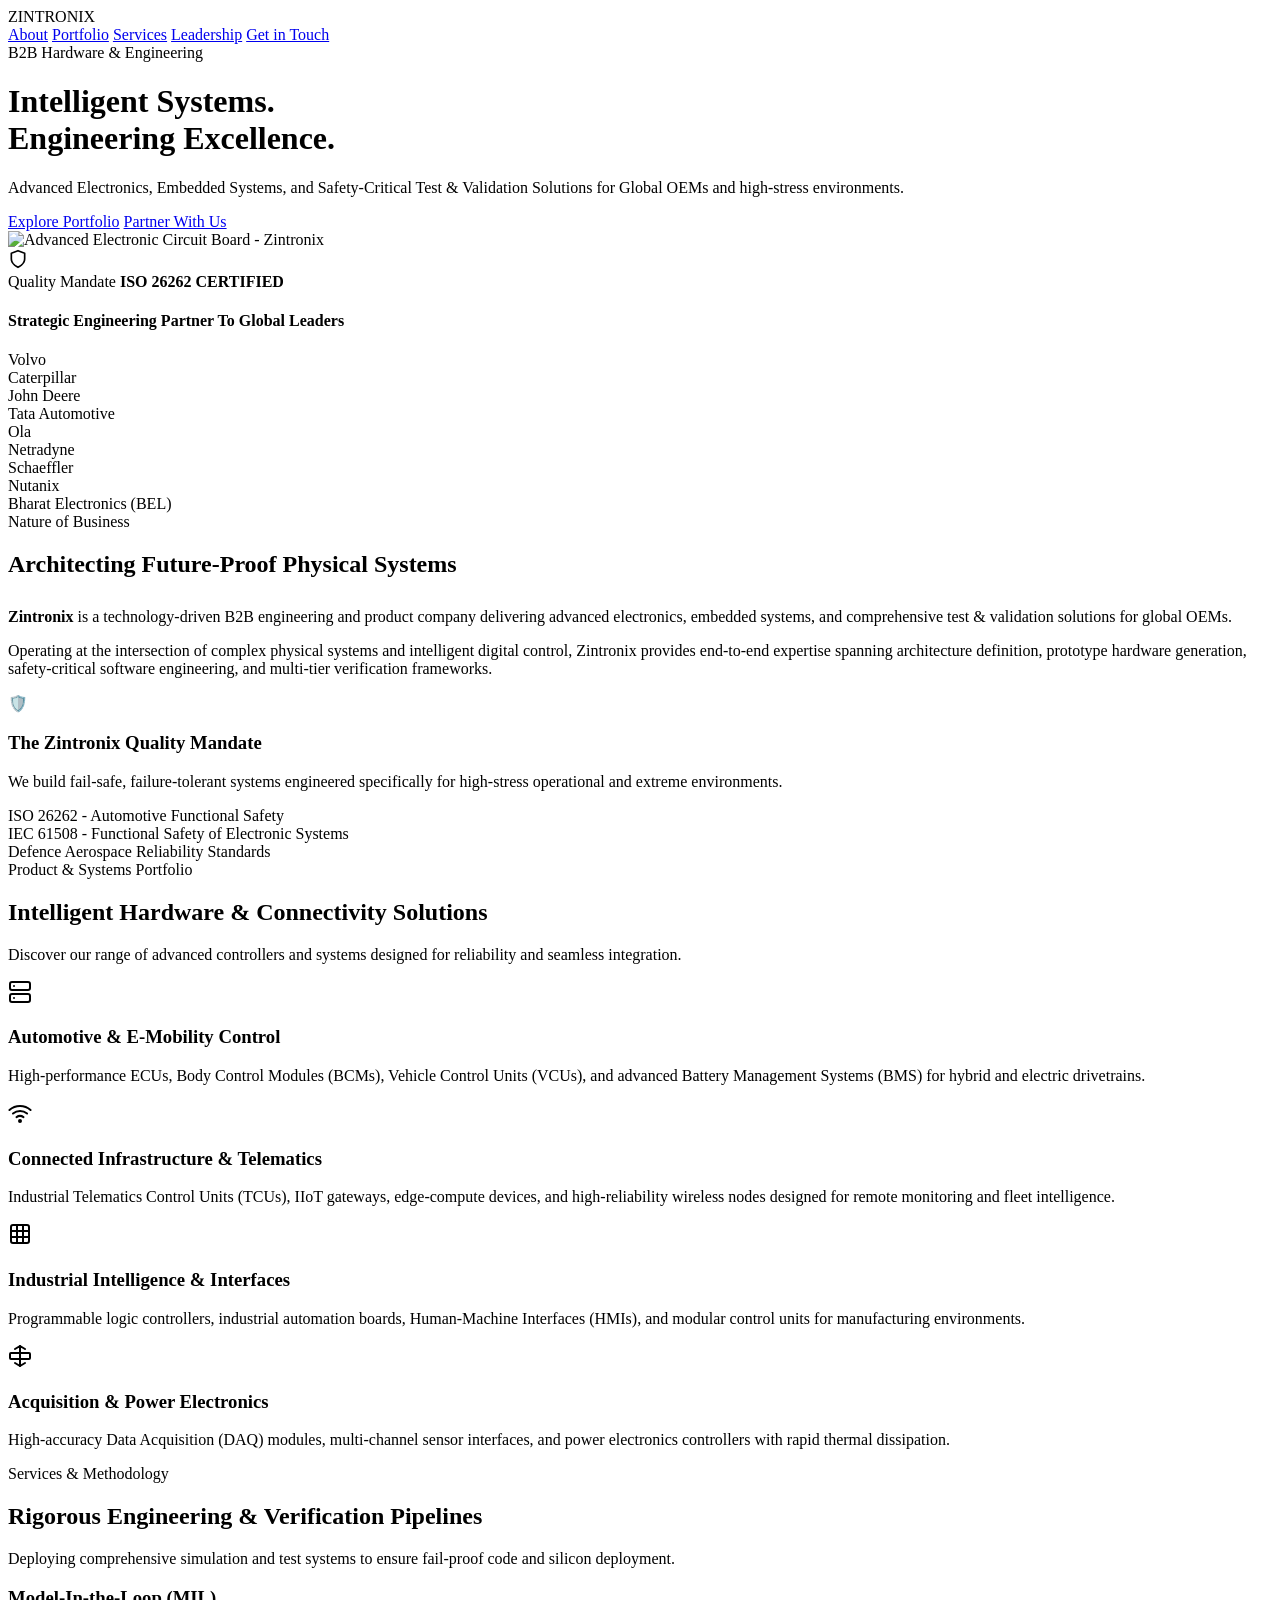
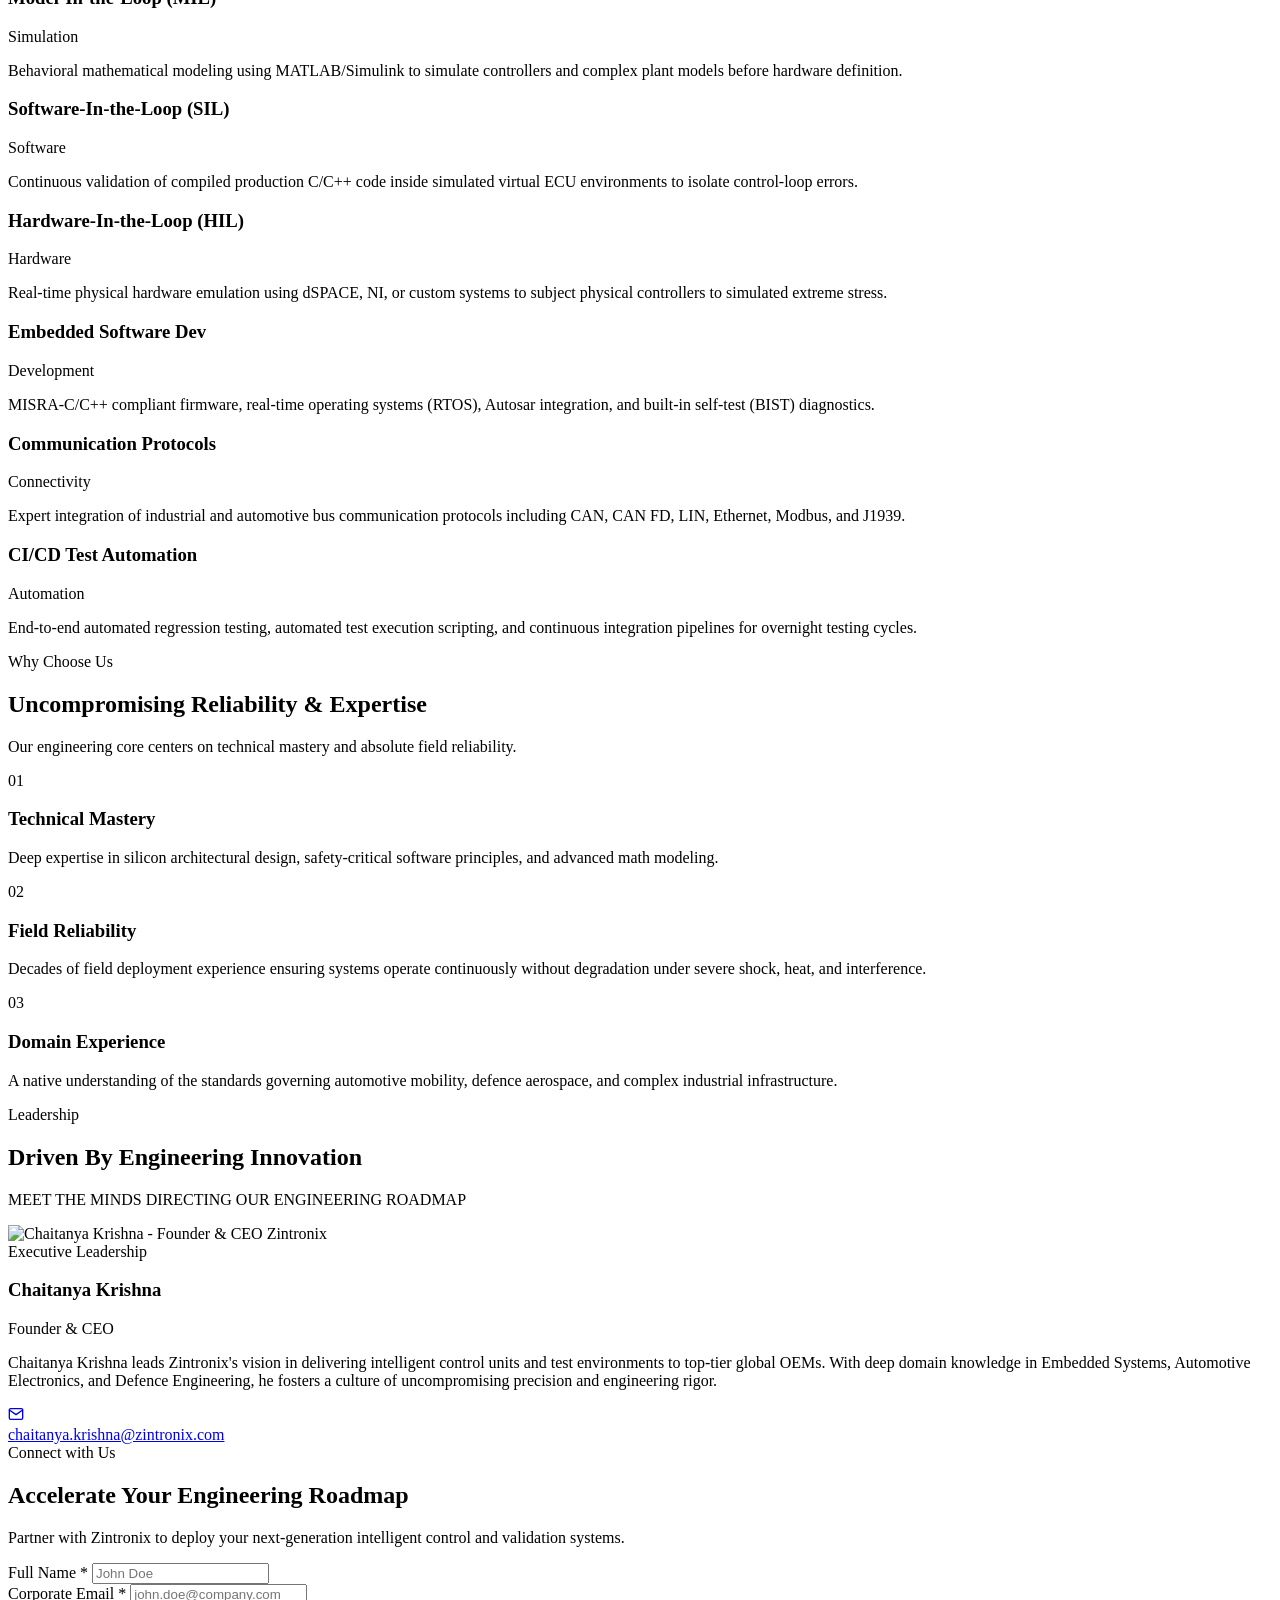
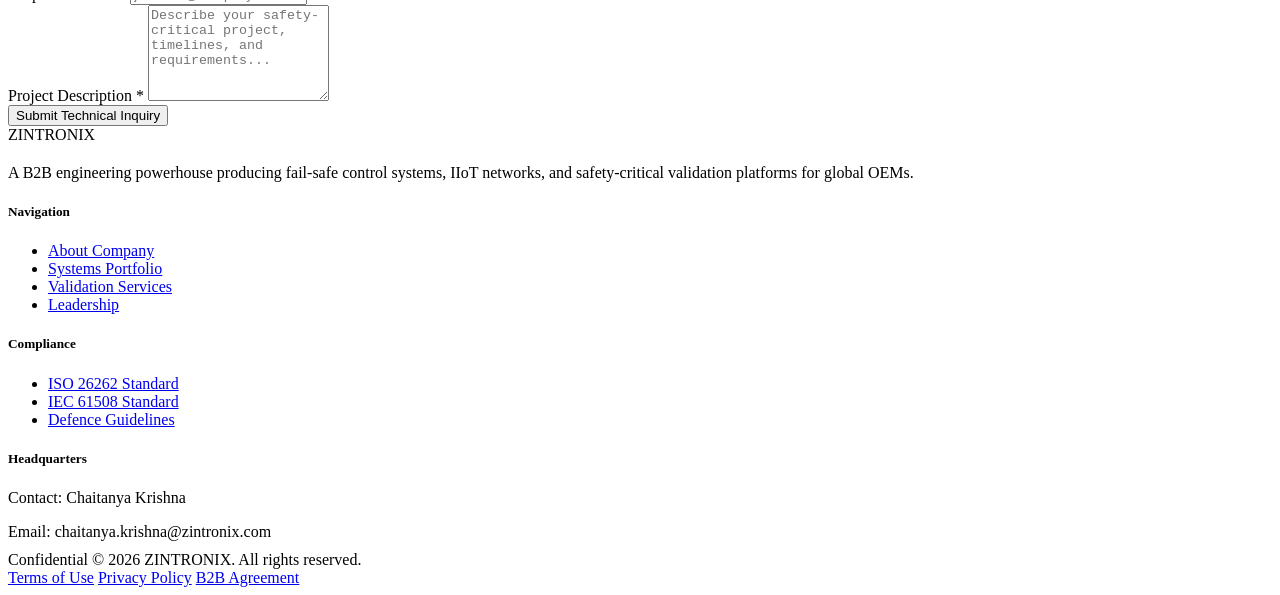
==== commit 478a5317: "new html" ====
--- a/index.html
+++ b/index.html
@@ -1,123 +1,360 @@
 <!DOCTYPE html>
 <html lang="en">
 <head>
-<meta charset="UTF-8">
-<meta name="viewport" content="width=device-width, initial-scale=1.0">
-<title>ZINTRONIX | Corporate Brochure 2026</title>
-<link href="https://fonts.googleapis.com/css2?family=Inter:wght@300;400;500;600;700;800;900&display=swap" rel="stylesheet">
-<style>
-body{margin:0;font-family:Inter,sans-serif;background:#050505;color:#fff;line-height:1.7}
-nav{position:sticky;top:0;z-index:1000;background:#0a0a0a;padding:18px 6%;border-bottom:1px solid #333;display:flex;justify-content:space-between;align-items:center}
-.logo{font-size:30px;font-weight:900}
-.gold{color:#d4af37}
-.nav-links{display:flex;gap:30px}
-.nav-links a{text-decoration:none;color:#fff}
-.nav-links a:hover{color:#d4af37}
-.hero{padding:120px 8%;text-align:center;background:linear-gradient(180deg,#050505,#111)}
-.hero h1{font-size:72px;margin:0;background:linear-gradient(90deg,#fff,#d4af37);-webkit-background-clip:text;-webkit-text-fill-color:transparent}
-.hero h2{color:#f5d76e}
-section{padding:70px 8%}
-h2{color:#f5d76e;text-align:center}
-.grid{display:grid;grid-template-columns:repeat(auto-fit,minmax(280px,1fr));gap:24px}
-.card{background:#121212;padding:25px;border-radius:18px;border:1px solid rgba(212,175,55,.2)}
-.alt{background:#0d0d0d}
-.ceo{max-width:800px;margin:auto;text-align:center;background:#121212;padding:30px;border-radius:20px}
-.ceo img{width:240px;height:240px;border-radius:50%;object-fit:cover;border:4px solid #d4af37}
-.contact-form{max-width:700px;margin:40px auto}
-.contact-form input,.contact-form textarea{width:100%;padding:15px;margin-bottom:15px;background:#1a1a1a;color:white;border:1px solid #333;border-radius:10px}
-.contact-form button{background:#d4af37;color:black;border:none;padding:15px 30px;border-radius:10px;font-weight:700;cursor:pointer}
-footer{padding:30px;text-align:center;color:#aaa;border-top:1px solid #333}
-</style>
+    <meta charset="UTF-8">
+    <meta name="viewport" content="width=device-width, initial-scale=1.0">
+    
+    <!-- Primary SEO Meta Tags -->
+    <title>ZINTRONIX | B2B Embedded Systems & Engineering Excellence</title>
+    <meta name="description" content="Zintronix is a technology-driven engineering partner delivering advanced electronics, embedded systems, and safety-critical test & validation solutions for global OEMs.">
+    <meta name="keywords" content="Embedded Systems, B2B Electronics, ISO 26262, IEC 61508, HIL Testing, Automotive ECU, Defence Electronics, Telematics, Zintronix">
+    
+    <!-- OpenGraph/Social Meta Tags -->
+    <meta property="og:title" content="ZINTRONIX | B2B Embedded Systems & Engineering Excellence">
+    <meta property="og:description" content="Advanced Electronics, Embedded Systems, and Test & Validation Solutions for Global OEMs.">
+    <meta property="og:type" content="website">
+    <meta property="og:image" content="hero_hardware.png">
+    
+    <!-- External stylesheet -->
+    <link rel="stylesheet" href="styles.css">
 </head>
 <body>
 
+<!-- Navigation Bar -->
 <nav>
-<div class="logo">ZIN<span class="gold">TRONIX</span></div>
-<div class="nav-links">
-<a href="#about">About</a>
-<a href="#portfolio">Portfolio</a>
-<a href="#services">Services</a>
-<a href="#leadership">Leadership</a>
-<a href="#contact">Contact</a>
-</div>
+    <div class="logo">
+        <div class="logo-icon"></div>
+        <span>ZIN</span><span class="gold">TRONIX</span>
+    </div>
+    <div class="nav-links">
+        <a href="#about" id="nav-about-link">About</a>
+        <a href="#portfolio" id="nav-portfolio-link">Portfolio</a>
+        <a href="#services" id="nav-services-link">Services</a>
+        <a href="#leadership" id="nav-leadership-link">Leadership</a>
+        <a href="#contact" class="nav-cta" id="nav-contact-link">Get in Touch</a>
+    </div>
 </nav>
 
-<div class="hero">
-<h1>ZINTRONIX</h1>
-<h2>Intelligent Systems & Engineering Excellence</h2>
-<p>Advanced Electronics, Embedded Systems, and Test & Validation Solutions for Global OEMs.</p>
-</div>
-
-<section>
-<h2>Strategic Engineering Partner To Global Leaders</h2>
-<div class="card">
-<p><strong>Commercial & Mobility:</strong> Volvo • Caterpillar • John Deere • Tata Automotive • Ola • Netradyne • Schaeffler • Nutanix</p>
-<p><strong>Aerospace & Defence:</strong> Bharat Electronics Limited (BEL) • Advanced Defence Systems Partners</p>
-</div>
-</section>
-
-<section id="about" class="alt">
-<h2>Nature of Business</h2>
-<p>Zintronix is a technology-driven B2B engineering and product company delivering advanced electronics, embedded systems, and comprehensive test & validation solutions for global OEMs.</p>
-<p>Operating at the intersection of complex physical systems and intelligent digital control, Zintronix provides end-to-end expertise spanning architecture definition, prototype hardware generation, safety-critical software engineering, and multi-tier verification frameworks.</p>
-</section>
-
-<section>
-<h2>The Zintronix Quality Mandate</h2>
-<div class="card">ISO 26262, IEC 61508 and defence reliability standards delivering failure-tolerant systems for high-stress operational environments.</div>
-</section>
-
-<section id="portfolio" class="alt">
-<h2>Product & Systems Portfolio</h2>
-<div class="grid">
-<div class="card"><h3>Automotive & E‑Mobility Control</h3><p>ECUs, BCMs, VCUs and Battery Management Systems.</p></div>
-<div class="card"><h3>Connected Infrastructure & Telematics</h3><p>TCUs, IIoT Devices & Gateways.</p></div>
-<div class="card"><h3>Industrial Intelligence & Interfaces</h3><p>Industrial Controllers and HMIs.</p></div>
-<div class="card"><h3>Acquisition & Power Electronics</h3><p>DAQ Modules and Power Electronics Controllers.</p></div>
-</div>
-</section>
-
-<section id="services">
-<h2>Engineering & Validation Services</h2>
-<div class="grid">
-<div class="card"><h3>MIL</h3><p>Behavioral mathematical modeling.</p></div>
-<div class="card"><h3>SIL</h3><p>Validation in simulated environments.</p></div>
-<div class="card"><h3>HIL</h3><p>Real-time hardware emulation.</p></div>
-<div class="card"><h3>Embedded Software</h3><p>MISRA‑C, RTOS, diagnostics.</p></div>
-<div class="card"><h3>Protocols</h3><p>CAN, CAN FD, LIN, Ethernet, Modbus.</p></div>
-<div class="card"><h3>Test Automation</h3><p>CI pipelines and verification cycles.</p></div>
-</div>
-</section>
-
-<section class="alt">
-<h2>Why Global Leaders Partner With Zintronix</h2>
-<p>Technical mastery, field reliability and deep understanding of automotive, industrial, aerospace and defence infrastructure.</p>
-</section>
-
-<section id="leadership">
-<h2>Leadership</h2>
-<div class="ceo">
-<img src='[data-uri]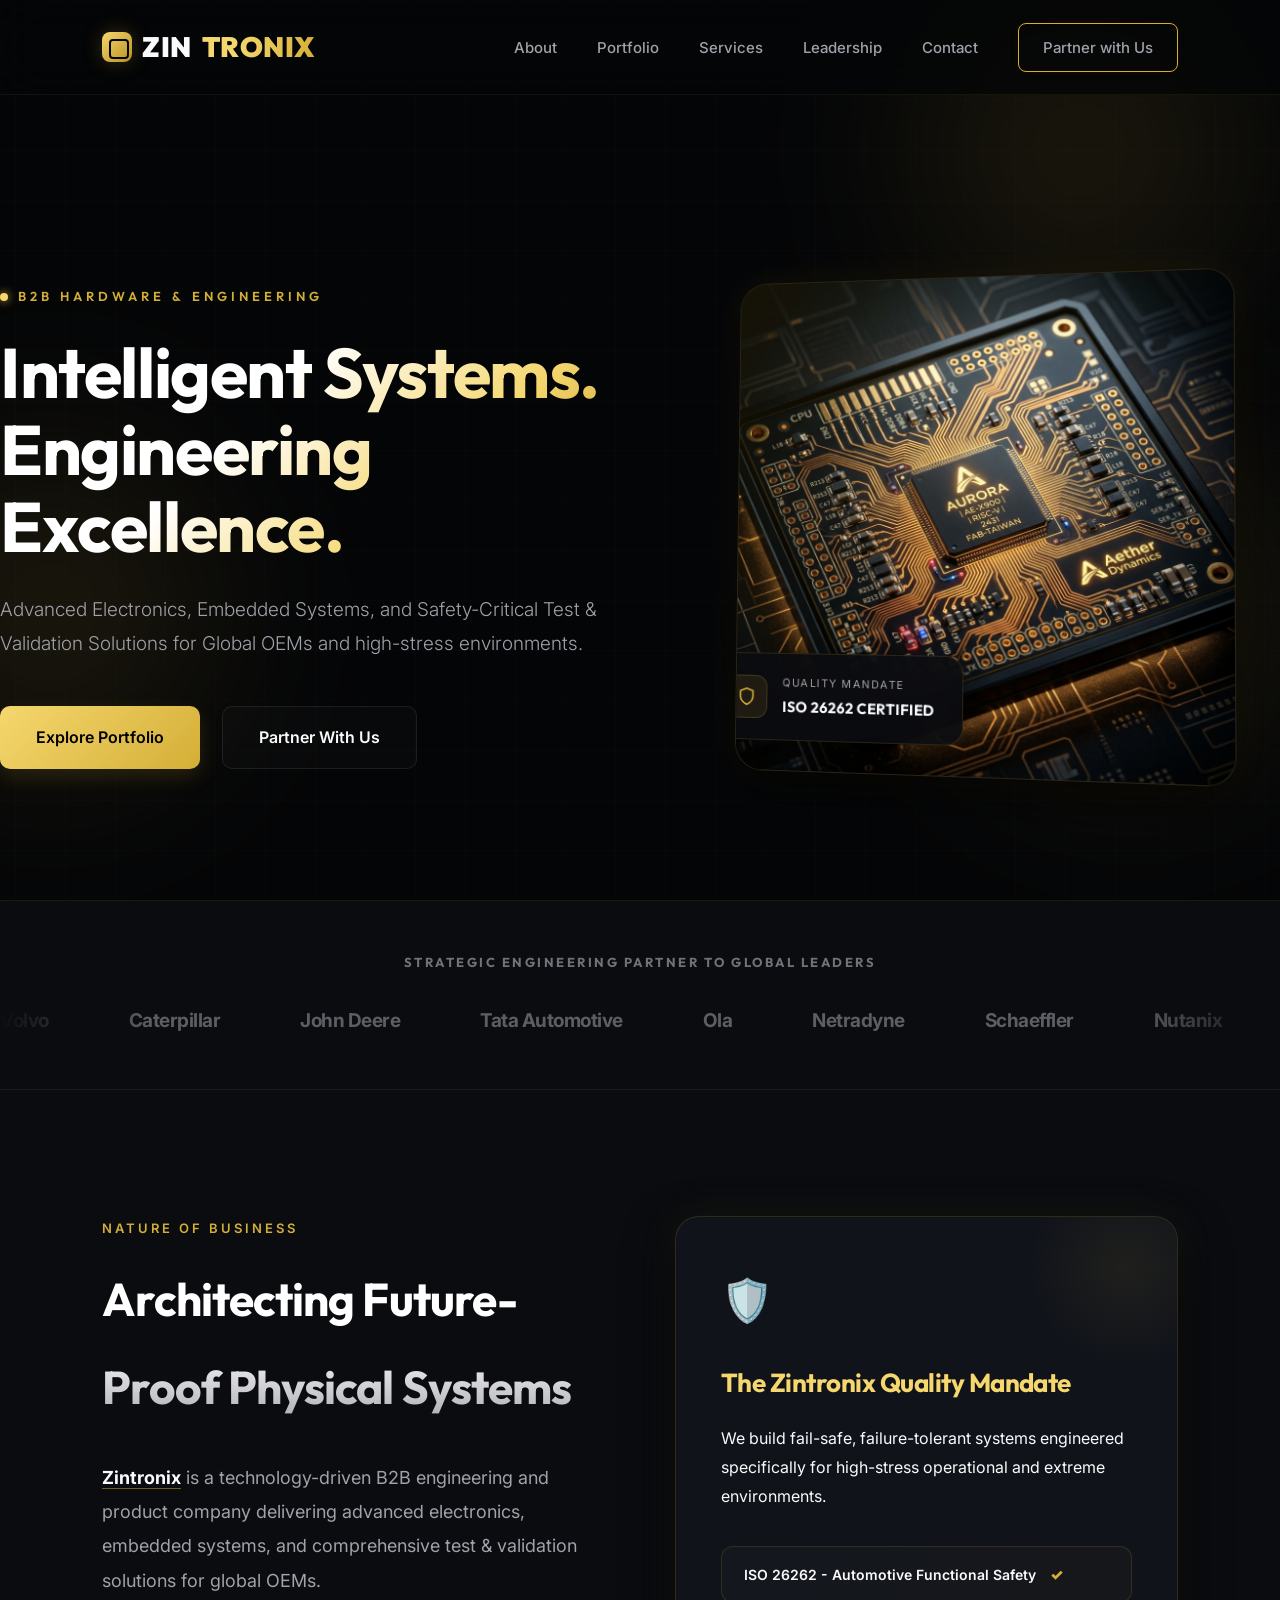
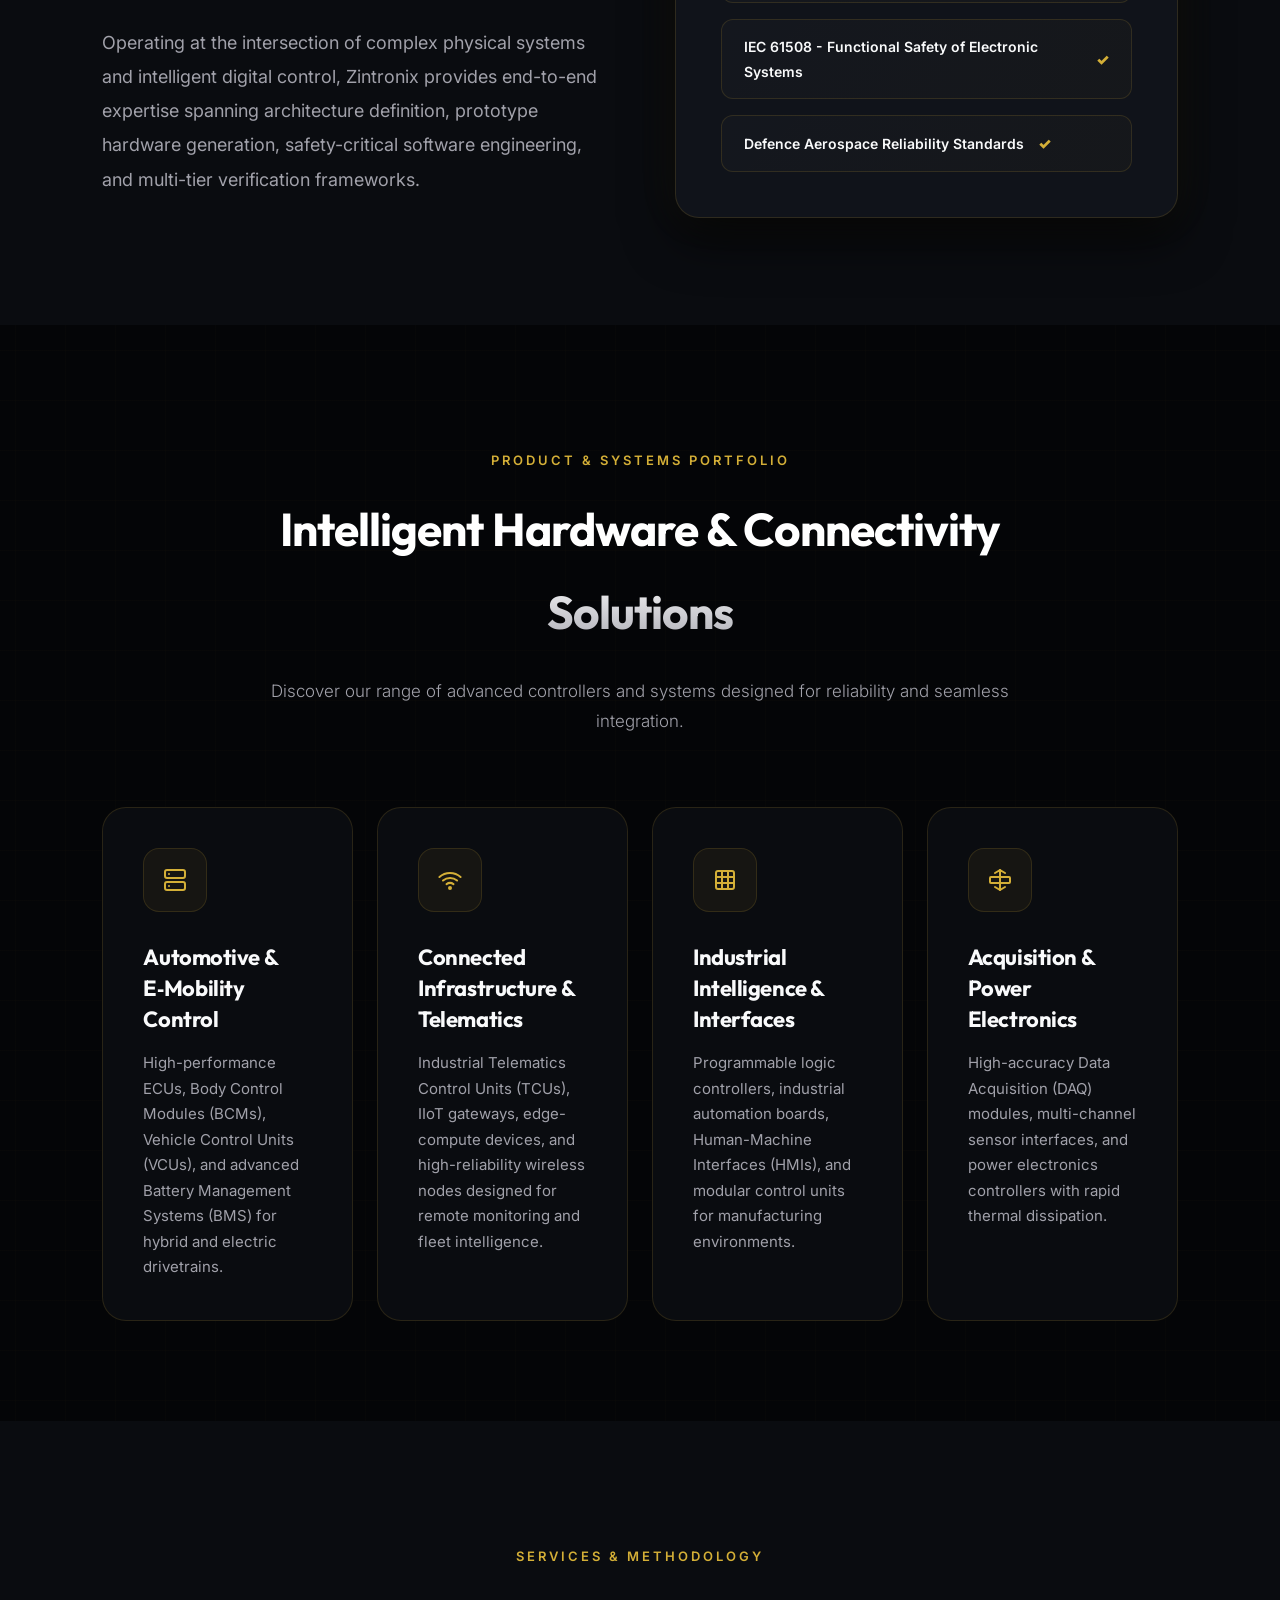
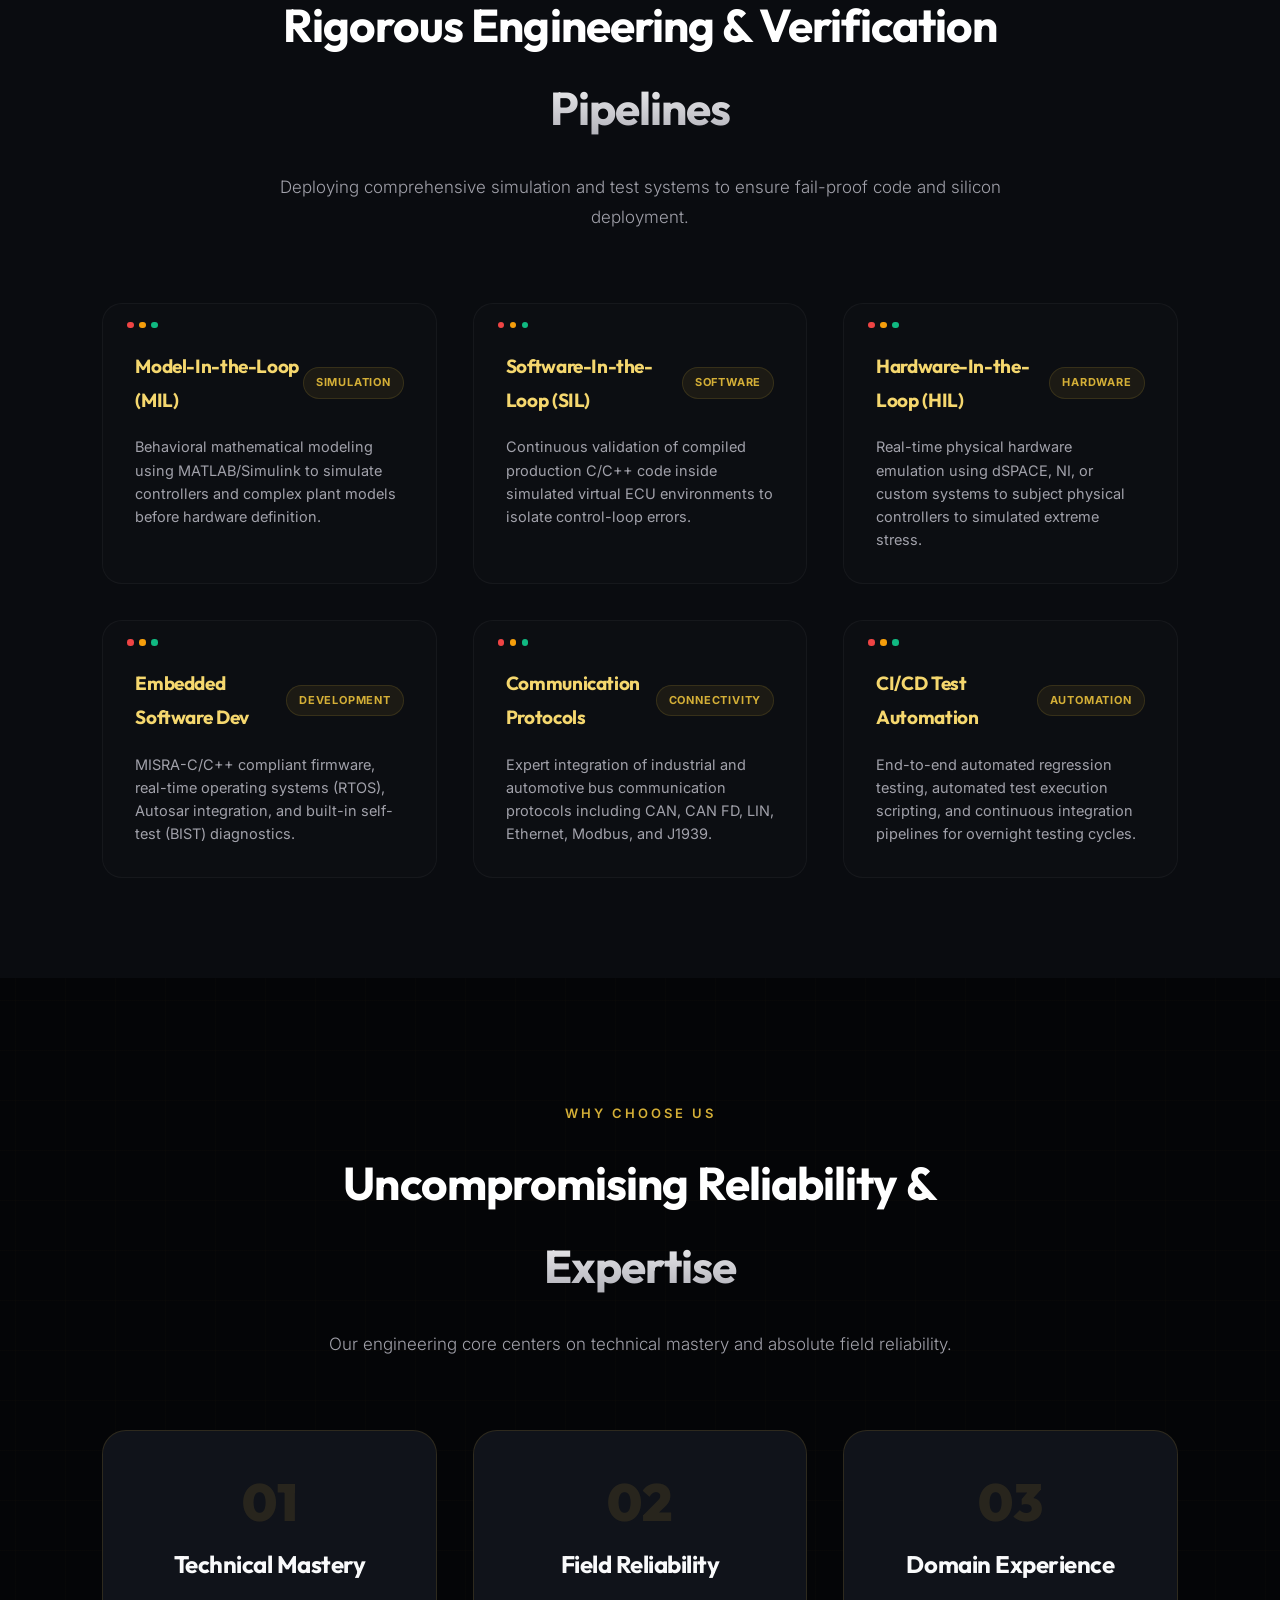
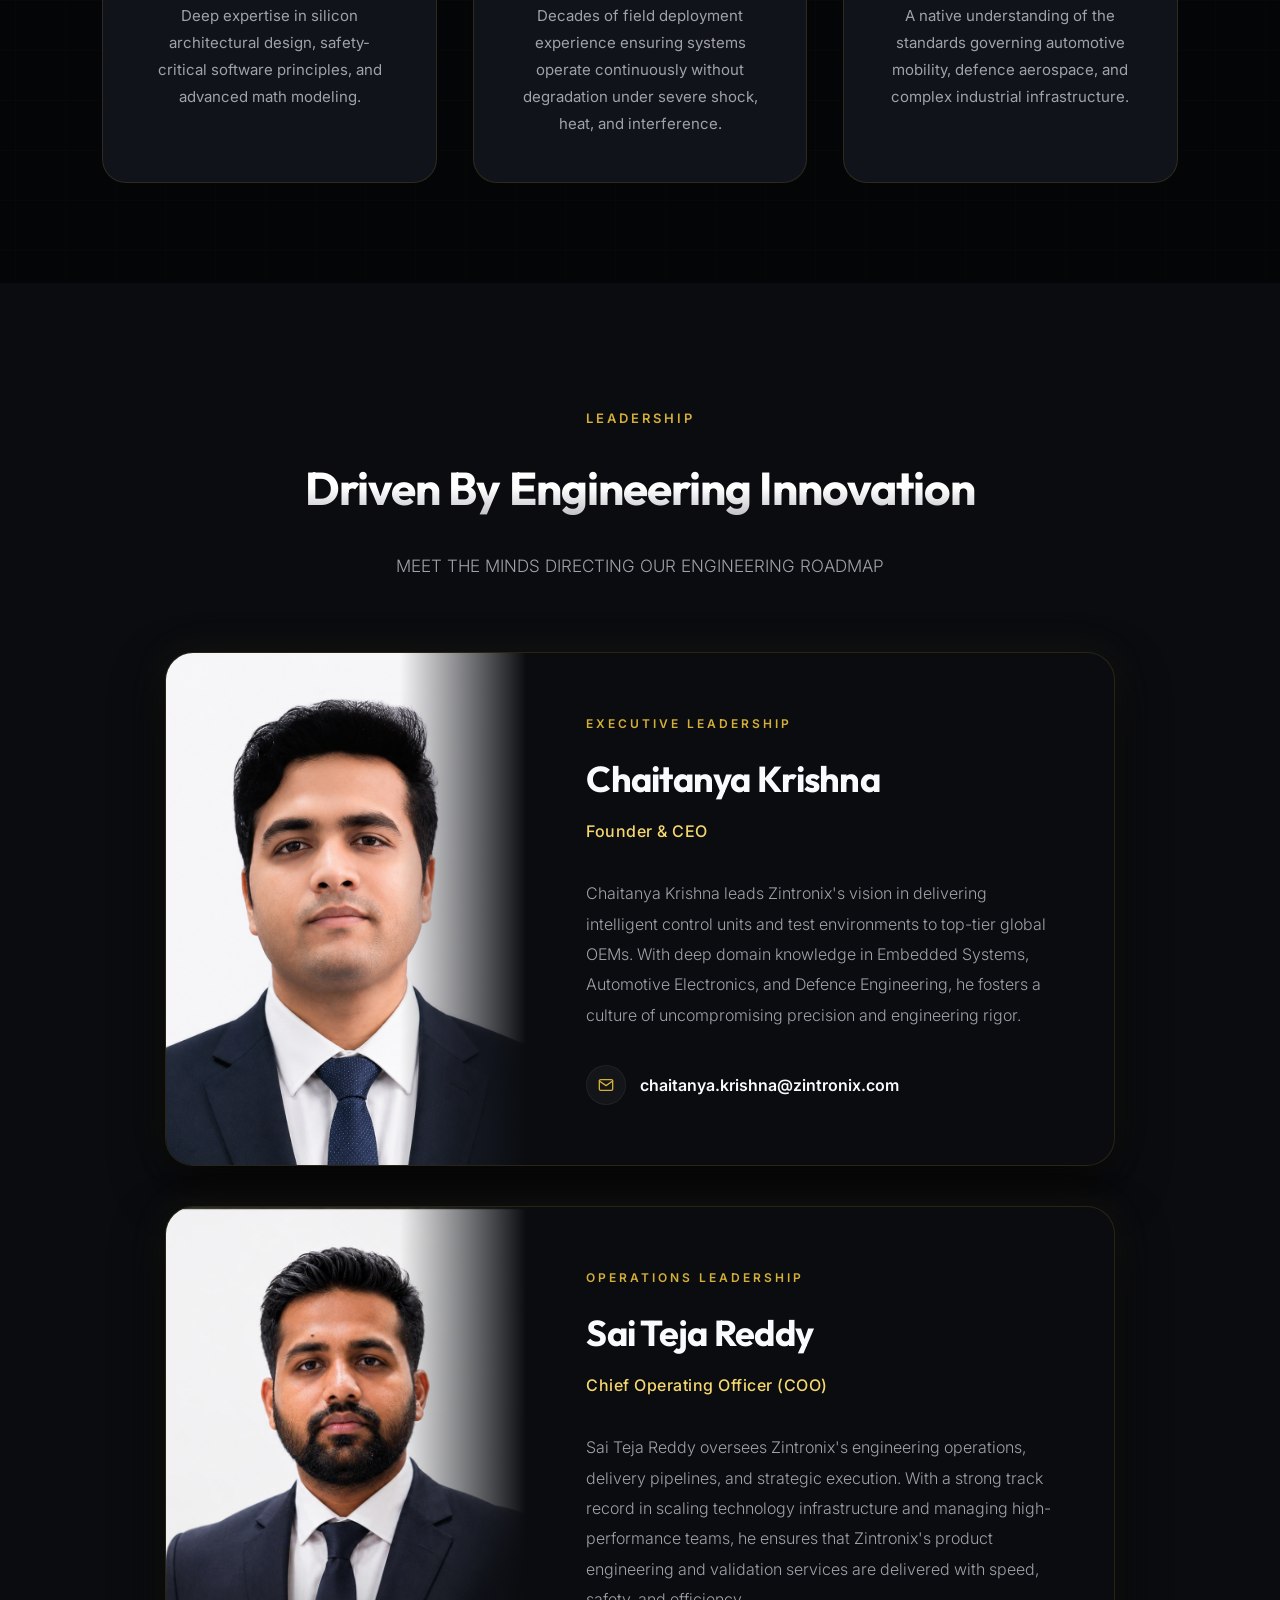
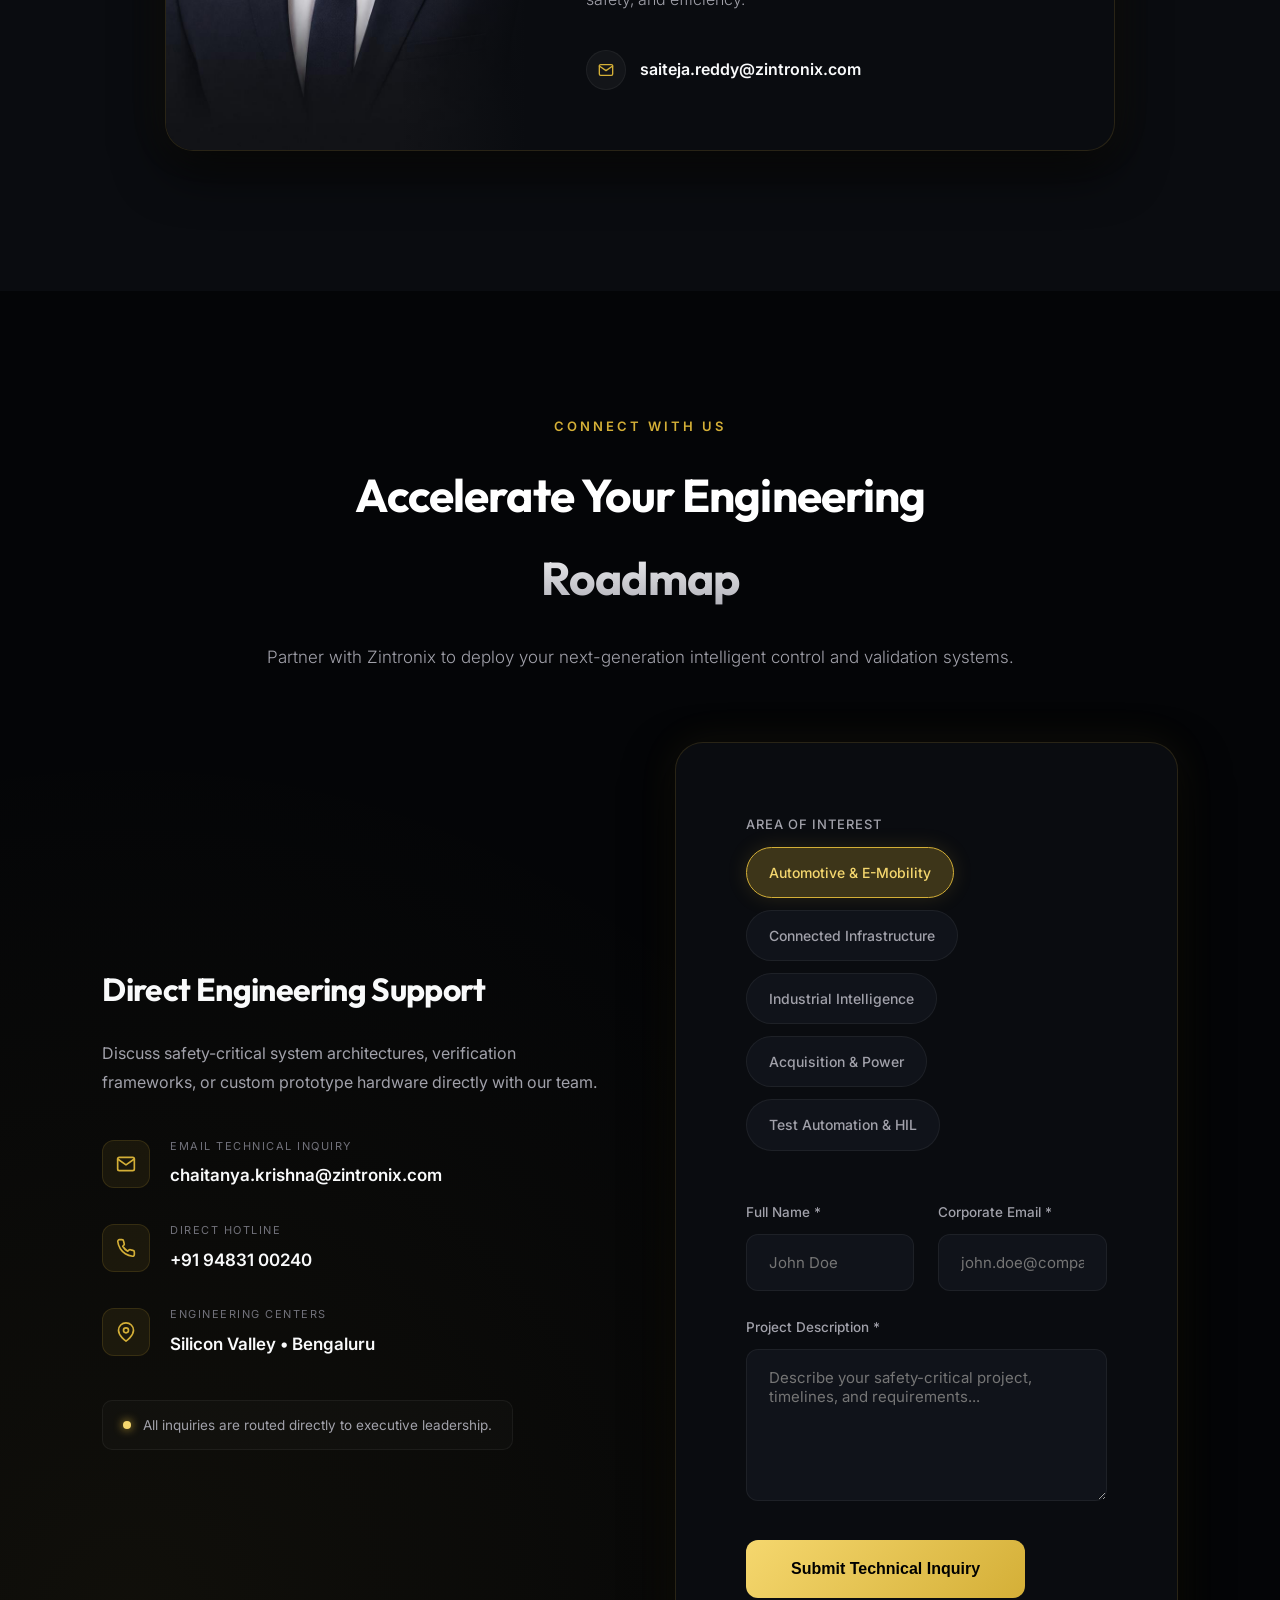
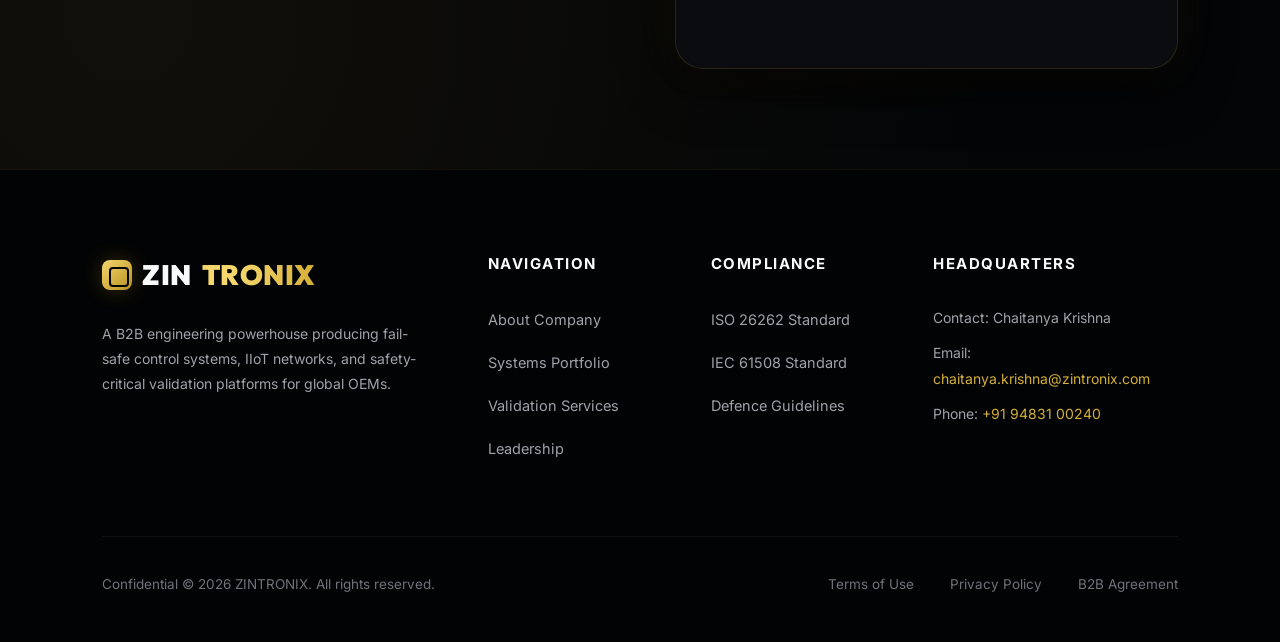
==== commit a4d87f52: "new changes of saiteja" ====
--- a/index.html
+++ b/index.html
@@ -1,360 +1,470 @@
-<!DOCTYPE html>
-<html lang="en">
-<head>
-    <meta charset="UTF-8">
-    <meta name="viewport" content="width=device-width, initial-scale=1.0">
-    
-    <!-- Primary SEO Meta Tags -->
-    <title>ZINTRONIX | B2B Embedded Systems & Engineering Excellence</title>
-    <meta name="description" content="Zintronix is a technology-driven engineering partner delivering advanced electronics, embedded systems, and safety-critical test & validation solutions for global OEMs.">
-    <meta name="keywords" content="Embedded Systems, B2B Electronics, ISO 26262, IEC 61508, HIL Testing, Automotive ECU, Defence Electronics, Telematics, Zintronix">
-    
-    <!-- OpenGraph/Social Meta Tags -->
-    <meta property="og:title" content="ZINTRONIX | B2B Embedded Systems & Engineering Excellence">
-    <meta property="og:description" content="Advanced Electronics, Embedded Systems, and Test & Validation Solutions for Global OEMs.">
-    <meta property="og:type" content="website">
-    <meta property="og:image" content="hero_hardware.png">
-    
-    <!-- External stylesheet -->
-    <link rel="stylesheet" href="styles.css">
-</head>
-<body>
-
-<!-- Navigation Bar -->
-<nav>
-    <div class="logo">
-        <div class="logo-icon"></div>
-        <span>ZIN</span><span class="gold">TRONIX</span>
-    </div>
-    <div class="nav-links">
-        <a href="#about" id="nav-about-link">About</a>
-        <a href="#portfolio" id="nav-portfolio-link">Portfolio</a>
-        <a href="#services" id="nav-services-link">Services</a>
-        <a href="#leadership" id="nav-leadership-link">Leadership</a>
-        <a href="#contact" class="nav-cta" id="nav-contact-link">Get in Touch</a>
-    </div>
-</nav>
-
-<!-- Hero Section -->
-<header class="hero" id="hero-section">
-    <div class="container grid-2">
-        <div class="hero-content">
-            <span class="hero-subtitle">B2B Hardware & Engineering</span>
-            <h1>Intelligent Systems.<br>Engineering Excellence.</h1>
-            <p>Advanced Electronics, Embedded Systems, and Safety-Critical Test & Validation Solutions for Global OEMs and high-stress environments.</p>
-            <div class="hero-ctas">
-                <a href="#portfolio" class="btn btn-primary" id="hero-portfolio-btn">Explore Portfolio</a>
-                <a href="#contact" class="btn btn-secondary" id="hero-contact-btn">Partner With Us</a>
-            </div>
-        </div>
-        <div class="hero-image-wrapper">
-            <div class="hero-image-container">
-                <img src="hero_hardware.png" alt="Advanced Electronic Circuit Board - Zintronix" loading="lazy">
-                <div class="badge-overlay">
-                    <div class="badge-icon">
-                        <svg width="20" height="20" viewBox="0 0 24 24" fill="none" stroke="currentColor" stroke-width="2" stroke-linecap="round" stroke-linejoin="round"><path d="M12 22s8-4 8-10V5l-8-3-8 3v7c0 6 8 10 8 10z"/></svg>
-                    </div>
-                    <div class="badge-text">
-                        <span>Quality Mandate</span>
-                        <strong>ISO 26262 CERTIFIED</strong>
-                    </div>
-                </div>
-            </div>
-        </div>
-    </div>
-</header>
-
-<!-- Strategic Partners Section -->
-<section class="partners" id="partners-section">
-    <div class="container">
-        <h4>Strategic Engineering Partner To Global Leaders</h4>
-        <div class="partners-logos">
-            <div class="partner-logo">Volvo</div>
-            <div class="partner-logo">Caterpillar</div>
-            <div class="partner-logo">John Deere</div>
-            <div class="partner-logo">Tata Automotive</div>
-            <div class="partner-logo">Ola</div>
-            <div class="partner-logo">Netradyne</div>
-            <div class="partner-logo">Schaeffler</div>
-            <div class="partner-logo">Nutanix</div>
-            <div class="partner-logo">Bharat Electronics (BEL)</div>
-        </div>
-    </div>
-</section>
-
-<!-- About Section -->
-<section id="about" class="alt-section">
-    <div class="container grid-2">
-        <div class="about-nature">
-            <div class="section-header" style="text-align: left; margin: 0 0 30px 0;">
-                <span class="tag">Nature of Business</span>
-                <h2>Architecting Future-Proof Physical Systems</h2>
-            </div>
-            <p><strong>Zintronix</strong> is a technology-driven B2B engineering and product company delivering advanced electronics, embedded systems, and comprehensive test & validation solutions for global OEMs.</p>
-            <p>Operating at the intersection of complex physical systems and intelligent digital control, Zintronix provides end-to-end expertise spanning architecture definition, prototype hardware generation, safety-critical software engineering, and multi-tier verification frameworks.</p>
-        </div>
-        <div class="quality-wrapper">
-            <div class="quality-card">
-                <div class="quality-icon">🛡️</div>
-                <h3>The Zintronix Quality Mandate</h3>
-                <p>We build fail-safe, failure-tolerant systems engineered specifically for high-stress operational and extreme environments.</p>
-                <div class="quality-badges">
-                    <div class="quality-badge">ISO 26262 - Automotive Functional Safety</div>
-                    <div class="quality-badge">IEC 61508 - Functional Safety of Electronic Systems</div>
-                    <div class="quality-badge">Defence Aerospace Reliability Standards</div>
-                </div>
-            </div>
-        </div>
-    </div>
-</section>
-
-<!-- Product & Systems Portfolio Section -->
-<section id="portfolio">
-    <div class="container">
-        <div class="section-header">
-            <span class="tag">Product & Systems Portfolio</span>
-            <h2>Intelligent Hardware & Connectivity Solutions</h2>
-            <p>Discover our range of advanced controllers and systems designed for reliability and seamless integration.</p>
-        </div>
-        
-        <div class="grid-4">
-            <!-- Card 1 -->
-            <div class="portfolio-card">
-                <div class="portfolio-icon">
-                    <svg width="24" height="24" viewBox="0 0 24 24" fill="none" stroke="currentColor" stroke-width="2" stroke-linecap="round" stroke-linejoin="round"><rect x="2" y="2" width="20" height="8" rx="2" ry="2"/><rect x="2" y="14" width="20" height="8" rx="2" ry="2"/><line x1="6" y1="6" x2="6.01" y2="6"/><line x1="6" y1="18" x2="6.01" y2="18"/></svg>
-                </div>
-                <h3>Automotive & E‑Mobility Control</h3>
-                <p>High-performance ECUs, Body Control Modules (BCMs), Vehicle Control Units (VCUs), and advanced Battery Management Systems (BMS) for hybrid and electric drivetrains.</p>
-            </div>
-            <!-- Card 2 -->
-            <div class="portfolio-card">
-                <div class="portfolio-icon">
-                    <svg width="24" height="24" viewBox="0 0 24 24" fill="none" stroke="currentColor" stroke-width="2" stroke-linecap="round" stroke-linejoin="round"><path d="M5 12.55a11 11 0 0 1 14.08 0"/><path d="M1.42 9a16 16 0 0 1 21.16 0"/><path d="M8.53 16.11a6 6 0 0 1 6.95 0"/><circle cx="12" cy="20" r="1"/></svg>
-                </div>
-                <h3>Connected Infrastructure & Telematics</h3>
-                <p>Industrial Telematics Control Units (TCUs), IIoT gateways, edge-compute devices, and high-reliability wireless nodes designed for remote monitoring and fleet intelligence.</p>
-            </div>
-            <!-- Card 3 -->
-            <div class="portfolio-card">
-                <div class="portfolio-icon">
-                    <svg width="24" height="24" viewBox="0 0 24 24" fill="none" stroke="currentColor" stroke-width="2" stroke-linecap="round" stroke-linejoin="round"><rect x="3" y="3" width="18" height="18" rx="2" ry="2"/><line x1="9" y1="3" x2="9" y2="21"/><line x1="15" y1="3" x2="15" y2="21"/><line x1="3" y1="9" x2="21" y2="9"/><line x1="3" y1="15" x2="21" y2="15"/></svg>
-                </div>
-                <h3>Industrial Intelligence & Interfaces</h3>
-                <p>Programmable logic controllers, industrial automation boards, Human-Machine Interfaces (HMIs), and modular control units for manufacturing environments.</p>
-            </div>
-            <!-- Card 4 -->
-            <div class="portfolio-card">
-                <div class="portfolio-icon">
-                    <svg width="24" height="24" viewBox="0 0 24 24" fill="none" stroke="currentColor" stroke-width="2" stroke-linecap="round" stroke-linejoin="round"><path d="M12 2v20"/><path d="m17 5-5-3-5 3"/><path d="m17 19-5 3-5-3"/><rect x="2" y="9" width="20" height="6" rx="1"/></svg>
-                </div>
-                <h3>Acquisition & Power Electronics</h3>
-                <p>High-accuracy Data Acquisition (DAQ) modules, multi-channel sensor interfaces, and power electronics controllers with rapid thermal dissipation.</p>
-            </div>
-        </div>
-    </div>
-</section>
-
-<!-- Engineering & Validation Services Section -->
-<section id="services" class="alt-section">
-    <div class="container">
-        <div class="section-header">
-            <span class="tag">Services & Methodology</span>
-            <h2>Rigorous Engineering & Verification Pipelines</h2>
-            <p>Deploying comprehensive simulation and test systems to ensure fail-proof code and silicon deployment.</p>
-        </div>
-        
-        <div class="grid-3">
-            <!-- S1 -->
-            <div class="service-card">
-                <div class="service-header">
-                    <h3>Model-In-the-Loop (MIL)</h3>
-                    <span class="service-badge">Simulation</span>
-                </div>
-                <p>Behavioral mathematical modeling using MATLAB/Simulink to simulate controllers and complex plant models before hardware definition.</p>
-            </div>
-            <!-- S2 -->
-            <div class="service-card">
-                <div class="service-header">
-                    <h3>Software-In-the-Loop (SIL)</h3>
-                    <span class="service-badge">Software</span>
-                </div>
-                <p>Continuous validation of compiled production C/C++ code inside simulated virtual ECU environments to isolate control-loop errors.</p>
-            </div>
-            <!-- S3 -->
-            <div class="service-card">
-                <div class="service-header">
-                    <h3>Hardware-In-the-Loop (HIL)</h3>
-                    <span class="service-badge">Hardware</span>
-                </div>
-                <p>Real-time physical hardware emulation using dSPACE, NI, or custom systems to subject physical controllers to simulated extreme stress.</p>
-            </div>
-            <!-- S4 -->
-            <div class="service-card">
-                <div class="service-header">
-                    <h3>Embedded Software Dev</h3>
-                    <span class="service-badge">Development</span>
-                </div>
-                <p>MISRA-C/C++ compliant firmware, real-time operating systems (RTOS), Autosar integration, and built-in self-test (BIST) diagnostics.</p>
-            </div>
-            <!-- S5 -->
-            <div class="service-card">
-                <div class="service-header">
-                    <h3>Communication Protocols</h3>
-                    <span class="service-badge">Connectivity</span>
-                </div>
-                <p>Expert integration of industrial and automotive bus communication protocols including CAN, CAN FD, LIN, Ethernet, Modbus, and J1939.</p>
-            </div>
-            <!-- S6 -->
-            <div class="service-card">
-                <div class="service-header">
-                    <h3>CI/CD Test Automation</h3>
-                    <span class="service-badge">Automation</span>
-                </div>
-                <p>End-to-end automated regression testing, automated test execution scripting, and continuous integration pipelines for overnight testing cycles.</p>
-            </div>
-        </div>
-    </div>
-</section>
-
-<!-- Why Global Leaders Partner With Zintronix Section -->
-<section id="why-partner">
-    <div class="container">
-        <div class="section-header">
-            <span class="tag">Why Choose Us</span>
-            <h2>Uncompromising Reliability & Expertise</h2>
-            <p>Our engineering core centers on technical mastery and absolute field reliability.</p>
-        </div>
-        
-        <div class="grid-3">
-            <div class="strength-card">
-                <div class="strength-num">01</div>
-                <h3>Technical Mastery</h3>
-                <p>Deep expertise in silicon architectural design, safety-critical software principles, and advanced math modeling.</p>
-            </div>
-            <div class="strength-card">
-                <div class="strength-num">02</div>
-                <h3>Field Reliability</h3>
-                <p>Decades of field deployment experience ensuring systems operate continuously without degradation under severe shock, heat, and interference.</p>
-            </div>
-            <div class="strength-card">
-                <div class="strength-num">03</div>
-                <h3>Domain Experience</h3>
-                <p>A native understanding of the standards governing automotive mobility, defence aerospace, and complex industrial infrastructure.</p>
-            </div>
-        </div>
-    </div>
-</section>
-
-<!-- Leadership Section -->
-<section id="leadership" class="alt-section">
-    <div class="container">
-        <div class="section-header">
-            <span class="tag">Leadership</span>
-            <h2>Driven By Engineering Innovation</h2>
-            <p>MEET THE MINDS DIRECTING OUR ENGINEERING ROADMAP</p>
-        </div>
-        
-        <div class="ceo-showcase">
-            <div class="ceo-image">
-                <img src="ceo.png" alt="Chaitanya Krishna - Founder & CEO Zintronix" loading="lazy">
-            </div>
-            <div class="ceo-details">
-                <span class="ceo-tag">Executive Leadership</span>
-                <h3>Chaitanya Krishna</h3>
-                <span class="ceo-title">Founder & CEO</span>
-                <p>Chaitanya Krishna leads Zintronix's vision in delivering intelligent control units and test environments to top-tier global OEMs. With deep domain knowledge in Embedded Systems, Automotive Electronics, and Defence Engineering, he fosters a culture of uncompromising precision and engineering rigor.</p>
-                <a href="mailto:chaitanya.krishna@zintronix.com" class="ceo-contact">
-                    <div class="ceo-contact-icon">
-                        <svg width="16" height="16" viewBox="0 0 24 24" fill="none" stroke="currentColor" stroke-width="2" stroke-linecap="round" stroke-linejoin="round"><path d="M4 4h16c1.1 0 2 .9 2 2v12c0 1.1-.9 2-2 2H4c-1.1 0-2-.9-2-2V6c0-1.1.9-2 2-2z"/><polyline points="22,6 12,13 2,6"/></svg>
-                    </div>
-                    <span>chaitanya.krishna@zintronix.com</span>
-                </a>
-            </div>
-        </div>
-    </div>
-</section>
-
-<!-- Contact Form Section -->
-<section id="contact" class="contact-section">
-    <div class="container">
-        <div class="section-header">
-            <span class="tag">Connect with Us</span>
-            <h2>Accelerate Your Engineering Roadmap</h2>
-            <p>Partner with Zintronix to deploy your next-generation intelligent control and validation systems.</p>
-        </div>
-        
-        <div class="contact-card">
-            <form action="https://formsubmit.co/chaitanya.krishna@zintronix.com" method="POST" class="contact-form">
-                <!-- Disable captcha for formsubmit.co -->
-                <input type="hidden" name="_captcha" value="false">
-                <!-- Customize redirect after form submission -->
-                <input type="hidden" name="_next" value="thanks.html">
-                
-                <div class="form-row">
-                    <div class="form-group">
-                        <label for="form-name">Full Name *</label>
-                        <input type="text" id="form-name" name="name" placeholder="John Doe" required>
-                    </div>
-                    <div class="form-group">
-                        <label for="form-email">Corporate Email *</label>
-                        <input type="email" id="form-email" name="email" placeholder="john.doe@company.com" required>
-                    </div>
-                </div>
-                
-                <div class="form-group">
-                    <label for="form-message">Project Description *</label>
-                    <textarea id="form-message" name="message" rows="6" placeholder="Describe your safety-critical project, timelines, and requirements..." required></textarea>
-                </div>
-                
-                <button type="submit" id="form-submit-btn">Submit Technical Inquiry</button>
-            </form>
-        </div>
-    </div>
-</section>
-
-<!-- Footer -->
-<footer>
-    <div class="container footer-grid">
-        <div class="footer-col">
-            <div class="logo" style="margin-bottom: 20px;">
-                <div class="logo-icon"></div>
-                <span>ZIN</span><span class="gold">TRONIX</span>
-            </div>
-            <p>A B2B engineering powerhouse producing fail-safe control systems, IIoT networks, and safety-critical validation platforms for global OEMs.</p>
-        </div>
-        <div class="footer-col">
-            <h5>Navigation</h5>
-            <ul class="footer-links">
-                <li><a href="#about">About Company</a></li>
-                <li><a href="#portfolio">Systems Portfolio</a></li>
-                <li><a href="#services">Validation Services</a></li>
-                <li><a href="#leadership">Leadership</a></li>
-            </ul>
-        </div>
-        <div class="footer-col">
-            <h5>Compliance</h5>
-            <ul class="footer-links">
-                <li><a href="#about">ISO 26262 Standard</a></li>
-                <li><a href="#about">IEC 61508 Standard</a></li>
-                <li><a href="#about">Defence Guidelines</a></li>
-            </ul>
-        </div>
-        <div class="footer-col">
-            <h5>Headquarters</h5>
-            <p style="margin-bottom: 10px;">Contact: Chaitanya Krishna</p>
-            <p style="margin-bottom: 10px;">Email: <a href="mailto:chaitanya.krishna@zintronix.com" style="color: var(--color-gold); text-decoration: none;">chaitanya.krishna@zintronix.com</a></p>
-        </div>
-    </div>
-    
-    <div class="container footer-bottom">
-        <div>Confidential © 2026 ZINTRONIX. All rights reserved.</div>
-        <div class="footer-bottom-links">
-            <a href="#">Terms of Use</a>
-            <a href="#">Privacy Policy</a>
-            <a href="#">B2B Agreement</a>
-        </div>
-    </div>
-</footer>
-
-</body>
-</html>
+<!DOCTYPE html>
+<html lang="en">
+<head>
+    <meta charset="UTF-8">
+    <meta name="viewport" content="width=device-width, initial-scale=1.0">
+    
+    <!-- Primary SEO Meta Tags -->
+    <title>ZINTRONIX | B2B Embedded Systems & Engineering Excellence</title>
+    <meta name="description" content="Zintronix is a technology-driven engineering partner delivering advanced electronics, embedded systems, and safety-critical test & validation solutions for global OEMs.">
+    <meta name="keywords" content="Embedded Systems, B2B Electronics, ISO 26262, IEC 61508, HIL Testing, Automotive ECU, Defence Electronics, Telematics, Zintronix">
+    
+    <!-- OpenGraph/Social Meta Tags -->
+    <meta property="og:title" content="ZINTRONIX | B2B Embedded Systems & Engineering Excellence">
+    <meta property="og:description" content="Advanced Electronics, Embedded Systems, and Test & Validation Solutions for Global OEMs.">
+    <meta property="og:type" content="website">
+    <meta property="og:image" content="hero_hardware.png">
+    
+    <!-- External stylesheet -->
+    <link rel="stylesheet" href="styles.css">
+</head>
+<body>
+
+<!-- Ambient Glow Background Blobs -->
+<div class="ambient-glow glow-top-right"></div>
+<div class="ambient-glow glow-mid-left"></div>
+<div class="ambient-glow glow-bottom-right"></div>
+
+<!-- Navigation Bar -->
+<nav>
+    <div class="logo">
+        <div class="logo-icon"></div>
+        <span>ZIN</span><span class="gold">TRONIX</span>
+    </div>
+    <div class="nav-links">
+        <a href="#about" id="nav-about-link">About</a>
+        <a href="#portfolio" id="nav-portfolio-link">Portfolio</a>
+        <a href="#services" id="nav-services-link">Services</a>
+        <a href="#leadership" id="nav-leadership-link">Leadership</a>
+        <a href="#contact" id="nav-contact-link">Contact</a>
+        <a href="#contact" class="nav-cta" id="nav-cta-link">Partner with Us</a>
+    </div>
+</nav>
+
+<!-- Hero Section -->
+<header class="hero" id="hero-section">
+    <div class="container grid-2">
+        <div class="hero-content">
+            <span class="hero-subtitle"><span class="pulse-dot"></span> B2B Hardware & Engineering</span>
+            <h1>Intelligent Systems.<br>Engineering Excellence.</h1>
+            <p>Advanced Electronics, Embedded Systems, and Safety-Critical Test & Validation Solutions for Global OEMs and high-stress environments.</p>
+            <div class="hero-ctas">
+                <a href="#portfolio" class="btn btn-primary" id="hero-portfolio-btn">Explore Portfolio</a>
+                <a href="#contact" class="btn btn-secondary" id="hero-contact-btn">Partner With Us</a>
+            </div>
+        </div>
+        <div class="hero-image-wrapper">
+            <div class="hero-image-container">
+                <img src="hero_hardware.png" alt="Advanced Electronic Circuit Board - Zintronix" loading="lazy">
+                <div class="badge-overlay">
+                    <div class="badge-icon">
+                        <svg width="20" height="20" viewBox="0 0 24 24" fill="none" stroke="currentColor" stroke-width="2" stroke-linecap="round" stroke-linejoin="round"><path d="M12 22s8-4 8-10V5l-8-3-8 3v7c0 6 8 10 8 10z"/></svg>
+                    </div>
+                    <div class="badge-text">
+                        <span>Quality Mandate</span>
+                        <strong>ISO 26262 CERTIFIED</strong>
+                    </div>
+                </div>
+            </div>
+        </div>
+    </div>
+</header>
+
+<!-- Strategic Partners Section -->
+<section class="partners" id="partners-section">
+    <div class="container">
+        <h4>Strategic Engineering Partner To Global Leaders</h4>
+        <div class="partners-slider">
+            <div class="partners-slide-track">
+                <!-- Original Set -->
+                <div class="partner-logo">Volvo</div>
+                <div class="partner-logo">Caterpillar</div>
+                <div class="partner-logo">John Deere</div>
+                <div class="partner-logo">Tata Automotive</div>
+                <div class="partner-logo">Ola</div>
+                <div class="partner-logo">Netradyne</div>
+                <div class="partner-logo">Schaeffler</div>
+                <div class="partner-logo">Nutanix</div>
+                <div class="partner-logo">Bharat Electronics (BEL)</div>
+                <!-- Duplicate Set for Seamless Loop -->
+                <div class="partner-logo">Volvo</div>
+                <div class="partner-logo">Caterpillar</div>
+                <div class="partner-logo">John Deere</div>
+                <div class="partner-logo">Tata Automotive</div>
+                <div class="partner-logo">Ola</div>
+                <div class="partner-logo">Netradyne</div>
+                <div class="partner-logo">Schaeffler</div>
+                <div class="partner-logo">Nutanix</div>
+                <div class="partner-logo">Bharat Electronics (BEL)</div>
+            </div>
+        </div>
+    </div>
+</section>
+
+<!-- About Section -->
+<section id="about" class="alt-section">
+    <div class="container grid-2">
+        <div class="about-nature">
+            <div class="section-header" style="text-align: left; margin: 0 0 30px 0;">
+                <span class="tag">Nature of Business</span>
+                <h2>Architecting Future-Proof Physical Systems</h2>
+            </div>
+            <p><strong>Zintronix</strong> is a technology-driven B2B engineering and product company delivering advanced electronics, embedded systems, and comprehensive test & validation solutions for global OEMs.</p>
+            <p>Operating at the intersection of complex physical systems and intelligent digital control, Zintronix provides end-to-end expertise spanning architecture definition, prototype hardware generation, safety-critical software engineering, and multi-tier verification frameworks.</p>
+        </div>
+        <div class="quality-wrapper">
+            <div class="quality-card">
+                <div class="quality-icon">🛡️</div>
+                <h3>The Zintronix Quality Mandate</h3>
+                <p>We build fail-safe, failure-tolerant systems engineered specifically for high-stress operational and extreme environments.</p>
+                <div class="quality-badges">
+                    <div class="quality-badge">ISO 26262 - Automotive Functional Safety</div>
+                    <div class="quality-badge">IEC 61508 - Functional Safety of Electronic Systems</div>
+                    <div class="quality-badge">Defence Aerospace Reliability Standards</div>
+                </div>
+            </div>
+        </div>
+    </div>
+</section>
+
+<!-- Product & Systems Portfolio Section -->
+<section id="portfolio">
+    <div class="container">
+        <div class="section-header">
+            <span class="tag">Product & Systems Portfolio</span>
+            <h2>Intelligent Hardware & Connectivity Solutions</h2>
+            <p>Discover our range of advanced controllers and systems designed for reliability and seamless integration.</p>
+        </div>
+        
+        <div class="grid-4">
+            <!-- Card 1 -->
+            <div class="portfolio-card">
+                <div class="portfolio-icon">
+                    <svg width="24" height="24" viewBox="0 0 24 24" fill="none" stroke="currentColor" stroke-width="2" stroke-linecap="round" stroke-linejoin="round"><rect x="2" y="2" width="20" height="8" rx="2" ry="2"/><rect x="2" y="14" width="20" height="8" rx="2" ry="2"/><line x1="6" y1="6" x2="6.01" y2="6"/><line x1="6" y1="18" x2="6.01" y2="18"/></svg>
+                </div>
+                <h3>Automotive & E‑Mobility Control</h3>
+                <p>High-performance ECUs, Body Control Modules (BCMs), Vehicle Control Units (VCUs), and advanced Battery Management Systems (BMS) for hybrid and electric drivetrains.</p>
+            </div>
+            <!-- Card 2 -->
+            <div class="portfolio-card">
+                <div class="portfolio-icon">
+                    <svg width="24" height="24" viewBox="0 0 24 24" fill="none" stroke="currentColor" stroke-width="2" stroke-linecap="round" stroke-linejoin="round"><path d="M5 12.55a11 11 0 0 1 14.08 0"/><path d="M1.42 9a16 16 0 0 1 21.16 0"/><path d="M8.53 16.11a6 6 0 0 1 6.95 0"/><circle cx="12" cy="20" r="1"/></svg>
+                </div>
+                <h3>Connected Infrastructure & Telematics</h3>
+                <p>Industrial Telematics Control Units (TCUs), IIoT gateways, edge-compute devices, and high-reliability wireless nodes designed for remote monitoring and fleet intelligence.</p>
+            </div>
+            <!-- Card 3 -->
+            <div class="portfolio-card">
+                <div class="portfolio-icon">
+                    <svg width="24" height="24" viewBox="0 0 24 24" fill="none" stroke="currentColor" stroke-width="2" stroke-linecap="round" stroke-linejoin="round"><rect x="3" y="3" width="18" height="18" rx="2" ry="2"/><line x1="9" y1="3" x2="9" y2="21"/><line x1="15" y1="3" x2="15" y2="21"/><line x1="3" y1="9" x2="21" y2="9"/><line x1="3" y1="15" x2="21" y2="15"/></svg>
+                </div>
+                <h3>Industrial Intelligence & Interfaces</h3>
+                <p>Programmable logic controllers, industrial automation boards, Human-Machine Interfaces (HMIs), and modular control units for manufacturing environments.</p>
+            </div>
+            <!-- Card 4 -->
+            <div class="portfolio-card">
+                <div class="portfolio-icon">
+                    <svg width="24" height="24" viewBox="0 0 24 24" fill="none" stroke="currentColor" stroke-width="2" stroke-linecap="round" stroke-linejoin="round"><path d="M12 2v20"/><path d="m17 5-5-3-5 3"/><path d="m17 19-5 3-5-3"/><rect x="2" y="9" width="20" height="6" rx="1"/></svg>
+                </div>
+                <h3>Acquisition & Power Electronics</h3>
+                <p>High-accuracy Data Acquisition (DAQ) modules, multi-channel sensor interfaces, and power electronics controllers with rapid thermal dissipation.</p>
+            </div>
+        </div>
+    </div>
+</section>
+
+<!-- Engineering & Validation Services Section -->
+<section id="services" class="alt-section">
+    <div class="container">
+        <div class="section-header">
+            <span class="tag">Services & Methodology</span>
+            <h2>Rigorous Engineering & Verification Pipelines</h2>
+            <p>Deploying comprehensive simulation and test systems to ensure fail-proof code and silicon deployment.</p>
+        </div>
+        
+        <div class="grid-3">
+            <!-- S1 -->
+            <div class="service-card">
+                <div class="service-header">
+                    <h3>Model-In-the-Loop (MIL)</h3>
+                    <span class="service-badge">Simulation</span>
+                </div>
+                <p>Behavioral mathematical modeling using MATLAB/Simulink to simulate controllers and complex plant models before hardware definition.</p>
+            </div>
+            <!-- S2 -->
+            <div class="service-card">
+                <div class="service-header">
+                    <h3>Software-In-the-Loop (SIL)</h3>
+                    <span class="service-badge">Software</span>
+                </div>
+                <p>Continuous validation of compiled production C/C++ code inside simulated virtual ECU environments to isolate control-loop errors.</p>
+            </div>
+            <!-- S3 -->
+            <div class="service-card">
+                <div class="service-header">
+                    <h3>Hardware-In-the-Loop (HIL)</h3>
+                    <span class="service-badge">Hardware</span>
+                </div>
+                <p>Real-time physical hardware emulation using dSPACE, NI, or custom systems to subject physical controllers to simulated extreme stress.</p>
+            </div>
+            <!-- S4 -->
+            <div class="service-card">
+                <div class="service-header">
+                    <h3>Embedded Software Dev</h3>
+                    <span class="service-badge">Development</span>
+                </div>
+                <p>MISRA-C/C++ compliant firmware, real-time operating systems (RTOS), Autosar integration, and built-in self-test (BIST) diagnostics.</p>
+            </div>
+            <!-- S5 -->
+            <div class="service-card">
+                <div class="service-header">
+                    <h3>Communication Protocols</h3>
+                    <span class="service-badge">Connectivity</span>
+                </div>
+                <p>Expert integration of industrial and automotive bus communication protocols including CAN, CAN FD, LIN, Ethernet, Modbus, and J1939.</p>
+            </div>
+            <!-- S6 -->
+            <div class="service-card">
+                <div class="service-header">
+                    <h3>CI/CD Test Automation</h3>
+                    <span class="service-badge">Automation</span>
+                </div>
+                <p>End-to-end automated regression testing, automated test execution scripting, and continuous integration pipelines for overnight testing cycles.</p>
+            </div>
+        </div>
+    </div>
+</section>
+
+<!-- Why Global Leaders Partner With Zintronix Section -->
+<section id="why-partner">
+    <div class="container">
+        <div class="section-header">
+            <span class="tag">Why Choose Us</span>
+            <h2>Uncompromising Reliability & Expertise</h2>
+            <p>Our engineering core centers on technical mastery and absolute field reliability.</p>
+        </div>
+        
+        <div class="grid-3">
+            <div class="strength-card">
+                <div class="strength-num">01</div>
+                <h3>Technical Mastery</h3>
+                <p>Deep expertise in silicon architectural design, safety-critical software principles, and advanced math modeling.</p>
+            </div>
+            <div class="strength-card">
+                <div class="strength-num">02</div>
+                <h3>Field Reliability</h3>
+                <p>Decades of field deployment experience ensuring systems operate continuously without degradation under severe shock, heat, and interference.</p>
+            </div>
+            <div class="strength-card">
+                <div class="strength-num">03</div>
+                <h3>Domain Experience</h3>
+                <p>A native understanding of the standards governing automotive mobility, defence aerospace, and complex industrial infrastructure.</p>
+            </div>
+        </div>
+    </div>
+</section>
+
+<!-- Leadership Section -->
+<section id="leadership" class="alt-section">
+    <div class="container">
+        <div class="section-header">
+            <span class="tag">Leadership</span>
+            <h2>Driven By Engineering Innovation</h2>
+            <p>MEET THE MINDS DIRECTING OUR ENGINEERING ROADMAP</p>
+        </div>
+        
+        <div class="ceo-showcase">
+            <div class="ceo-image">
+                <img src="ceo.png" alt="Chaitanya Krishna - Founder & CEO Zintronix" loading="lazy">
+            </div>
+            <div class="ceo-details">
+                <span class="ceo-tag">Executive Leadership</span>
+                <h3>Chaitanya Krishna</h3>
+                <span class="ceo-title">Founder & CEO</span>
+                <p>Chaitanya Krishna leads Zintronix's vision in delivering intelligent control units and test environments to top-tier global OEMs. With deep domain knowledge in Embedded Systems, Automotive Electronics, and Defence Engineering, he fosters a culture of uncompromising precision and engineering rigor.</p>
+                <a href="mailto:chaitanya.krishna@zintronix.com" class="ceo-contact">
+                    <div class="ceo-contact-icon">
+                        <svg width="16" height="16" viewBox="0 0 24 24" fill="none" stroke="currentColor" stroke-width="2" stroke-linecap="round" stroke-linejoin="round"><path d="M4 4h16c1.1 0 2 .9 2 2v12c0 1.1-.9 2-2 2H4c-1.1 0-2-.9-2-2V6c0-1.1.9-2 2-2z"/><polyline points="22,6 12,13 2,6"/></svg>
+                    </div>
+                    <span>chaitanya.krishna@zintronix.com</span>
+                </a>
+            </div>
+        </div>
+        
+        <div class="ceo-showcase">
+            <div class="ceo-image">
+                <img src="coo.png" alt="Sai Teja Reddy - Chief Operating Officer Zintronix" loading="lazy">
+            </div>
+            <div class="ceo-details">
+                <span class="ceo-tag">Operations Leadership</span>
+                <h3>Sai Teja Reddy</h3>
+                <span class="ceo-title">Chief Operating Officer (COO)</span>
+                <p>Sai Teja Reddy oversees Zintronix's engineering operations, delivery pipelines, and strategic execution. With a strong track record in scaling technology infrastructure and managing high-performance teams, he ensures that Zintronix's product engineering and validation services are delivered with speed, safety, and efficiency.</p>
+                <a href="mailto:saiteja.reddy@zintronix.com" class="ceo-contact">
+                    <div class="ceo-contact-icon">
+                        <svg width="16" height="16" viewBox="0 0 24 24" fill="none" stroke="currentColor" stroke-width="2" stroke-linecap="round" stroke-linejoin="round"><path d="M4 4h16c1.1 0 2 .9 2 2v12c0 1.1-.9 2-2 2H4c-1.1 0-2-.9-2-2V6c0-1.1.9-2 2-2z"/><polyline points="22,6 12,13 2,6"/></svg>
+                    </div>
+                    <span>saiteja.reddy@zintronix.com</span>
+                </a>
+            </div>
+        </div>
+    </div>
+</section>
+
+<!-- Contact Form Section -->
+<section id="contact" class="contact-section">
+    <div class="container">
+        <div class="section-header">
+            <span class="tag">Connect with Us</span>
+            <h2>Accelerate Your Engineering Roadmap</h2>
+            <p>Partner with Zintronix to deploy your next-generation intelligent control and validation systems.</p>
+        </div>
+        
+        <div class="grid-2">
+            <!-- Left: Direct Contact Information -->
+            <div class="contact-info-card">
+                <h3>Direct Engineering Support</h3>
+                <p class="contact-desc">Discuss safety-critical system architectures, verification frameworks, or custom prototype hardware directly with our team.</p>
+                
+                <div class="contact-methods">
+                    <div class="contact-method-item">
+                        <div class="contact-method-icon">
+                            <svg width="20" height="20" viewBox="0 0 24 24" fill="none" stroke="currentColor" stroke-width="2" stroke-linecap="round" stroke-linejoin="round"><path d="M4 4h16c1.1 0 2 .9 2 2v12c0 1.1-.9 2-2 2H4c-1.1 0-2-.9-2-2V6c0-1.1.9-2 2-2z"/><polyline points="22,6 12,13 2,6"/></svg>
+                        </div>
+                        <div class="contact-method-text">
+                            <span>Email Technical Inquiry</span>
+                            <a href="mailto:chaitanya.krishna@zintronix.com">chaitanya.krishna@zintronix.com</a>
+                        </div>
+                    </div>
+                    
+                    <div class="contact-method-item">
+                        <div class="contact-method-icon">
+                            <svg width="20" height="20" viewBox="0 0 24 24" fill="none" stroke="currentColor" stroke-width="2" stroke-linecap="round" stroke-linejoin="round"><path d="M22 16.92v3a2 2 0 0 1-2.18 2 19.79 19.79 0 0 1-8.63-3.07 19.5 19.5 0 0 1-6-6 19.79 19.79 0 0 1-3.07-8.67A2 2 0 0 1 4.11 2h3a2 2 0 0 1 2 1.72 12.84 12.84 0 0 0 .7 2.81 2 2 0 0 1-.45 2.11L8.09 9.91a16 16 0 0 0 6 6l1.27-1.27a2 2 0 0 1 2.11-.45 12.84 12.84 0 0 0 2.81.7A2 2 0 0 1 22 16.92z"/></svg>
+                        </div>
+                        <div class="contact-method-text">
+                            <span>Direct Hotline</span>
+                            <a href="tel:+919483100240">+91 94831 00240</a>
+                        </div>
+                    </div>
+
+                    <div class="contact-method-item">
+                        <div class="contact-method-icon">
+                            <svg width="20" height="20" viewBox="0 0 24 24" fill="none" stroke="currentColor" stroke-width="2" stroke-linecap="round" stroke-linejoin="round"><path d="M21 10c0 7-9 13-9 13s-9-6-9-13a9 9 0 0 1 18 0z"/><circle cx="12" cy="10" r="3"/></svg>
+                        </div>
+                        <div class="contact-method-text">
+                            <span>Engineering Centers</span>
+                            <strong>Silicon Valley • Bengaluru</strong>
+                        </div>
+                    </div>
+                </div>
+
+                <div class="contact-notice">
+                    <span class="pulse-dot"></span>
+                    <span>All inquiries are routed directly to executive leadership.</span>
+                </div>
+            </div>
+
+            <!-- Right: Interactive Contact Form -->
+            <div class="contact-card">
+                <form action="https://formsubmit.co/chaitanya.krishna@zintronix.com" method="POST" class="contact-form">
+                    <!-- Disable captcha for formsubmit.co -->
+                    <input type="hidden" name="_captcha" value="false">
+                    <!-- Customize redirect after form submission -->
+                    <input type="hidden" name="_next" value="thanks.html">
+                    
+                    <div class="project-selector-wrapper">
+                        <span class="project-selector-label">Area of Interest</span>
+                        <div class="project-selector">
+                            <label>
+                                <input type="radio" name="interest" value="Automotive & E-Mobility" checked>
+                                <span>Automotive & E-Mobility</span>
+                            </label>
+                            <label>
+                                <input type="radio" name="interest" value="Connected Infrastructure">
+                                <span>Connected Infrastructure</span>
+                            </label>
+                            <label>
+                                <input type="radio" name="interest" value="Industrial Intelligence">
+                                <span>Industrial Intelligence</span>
+                            </label>
+                            <label>
+                                <input type="radio" name="interest" value="Acquisition & Power">
+                                <span>Acquisition & Power</span>
+                            </label>
+                            <label>
+                                <input type="radio" name="interest" value="Test Automation & HIL">
+                                <span>Test Automation & HIL</span>
+                            </label>
+                        </div>
+                    </div>
+                    
+                    <div class="form-row">
+                        <div class="form-group">
+                            <label for="form-name">Full Name *</label>
+                            <input type="text" id="form-name" name="name" placeholder="John Doe" required>
+                        </div>
+                        <div class="form-group">
+                            <label for="form-email">Corporate Email *</label>
+                            <input type="email" id="form-email" name="email" placeholder="john.doe@company.com" required>
+                        </div>
+                    </div>
+                    
+                    <div class="form-group">
+                        <label for="form-message">Project Description *</label>
+                        <textarea id="form-message" name="message" rows="6" placeholder="Describe your safety-critical project, timelines, and requirements..." required></textarea>
+                    </div>
+                    
+                    <button type="submit" id="form-submit-btn">Submit Technical Inquiry</button>
+                </form>
+            </div>
+        </div>
+    </div>
+</section>
+
+<!-- Footer -->
+<footer>
+    <div class="container footer-grid">
+        <div class="footer-col">
+            <div class="logo" style="margin-bottom: 20px;">
+                <div class="logo-icon"></div>
+                <span>ZIN</span><span class="gold">TRONIX</span>
+            </div>
+            <p>A B2B engineering powerhouse producing fail-safe control systems, IIoT networks, and safety-critical validation platforms for global OEMs.</p>
+        </div>
+        <div class="footer-col">
+            <h5>Navigation</h5>
+            <ul class="footer-links">
+                <li><a href="#about">About Company</a></li>
+                <li><a href="#portfolio">Systems Portfolio</a></li>
+                <li><a href="#services">Validation Services</a></li>
+                <li><a href="#leadership">Leadership</a></li>
+            </ul>
+        </div>
+        <div class="footer-col">
+            <h5>Compliance</h5>
+            <ul class="footer-links">
+                <li><a href="#about">ISO 26262 Standard</a></li>
+                <li><a href="#about">IEC 61508 Standard</a></li>
+                <li><a href="#about">Defence Guidelines</a></li>
+            </ul>
+        </div>
+        <div class="footer-col">
+            <h5>Headquarters</h5>
+            <p style="margin-bottom: 10px;">Contact: Chaitanya Krishna</p>
+            <p style="margin-bottom: 10px;">Email: <a href="mailto:chaitanya.krishna@zintronix.com" style="color: var(--color-gold); text-decoration: none;">chaitanya.krishna@zintronix.com</a></p>
+            <p style="margin-bottom: 10px;">Phone: <a href="tel:+919483100240" style="color: var(--color-gold); text-decoration: none;">+91 94831 00240</a></p>
+        </div>
+    </div>
+    
+    <div class="container footer-bottom">
+        <div>Confidential © 2026 ZINTRONIX. All rights reserved.</div>
+        <div class="footer-bottom-links">
+            <a href="#">Terms of Use</a>
+            <a href="#">Privacy Policy</a>
+            <a href="#">B2B Agreement</a>
+        </div>
+    </div>
+</footer>
+
+</body>
+</html>
--- a/styles.css
+++ b/styles.css
@@ -0,0 +1,1271 @@
+/* ZINTRONIX - PREMIUM CORPORATE STYLE SYSTEM 2026 */
+@import url('https://fonts.googleapis.com/css2?family=Inter:wght@300;400;500;600;700&family=Outfit:wght@300;400;500;600;700;800;900&display=swap');
+
+:root {
+    --bg-primary: #040507;
+    --bg-secondary: #0a0c10;
+    --bg-tertiary: #10131a;
+    --color-gold: #d4af37;
+    --color-gold-glow: rgba(212, 175, 55, 0.25);
+    --color-gold-light: #f5d76e;
+    --color-gold-dark: #b89020;
+    --color-text-main: #f9fafb;
+    --color-text-muted: #a1a1aa;
+    --color-text-dark: #71717a;
+    --color-border: rgba(212, 175, 55, 0.15);
+    --color-border-hover: rgba(212, 175, 55, 0.5);
+    --font-heading: 'Outfit', sans-serif;
+    --font-body: 'Inter', sans-serif;
+    --transition-smooth: all 0.5s cubic-bezier(0.16, 1, 0.3, 1);
+    --glow-shadow: 0 20px 50px rgba(0, 0, 0, 0.7), 0 0 40px rgba(212, 175, 55, 0.08);
+}
+
+/* Base resets & styling */
+* {
+    box-sizing: border-box;
+    margin: 0;
+    padding: 0;
+}
+
+html {
+    scroll-behavior: smooth;
+    background-color: var(--bg-primary);
+    color: var(--color-text-main);
+    font-family: var(--font-body);
+}
+
+body {
+    overflow-x: hidden;
+    line-height: 1.8;
+    -webkit-font-smoothing: antialiased;
+    background-image: 
+        linear-gradient(rgba(212, 175, 55, 0.015) 1px, transparent 1px),
+        linear-gradient(90deg, rgba(212, 175, 55, 0.015) 1px, transparent 1px);
+    background-size: 50px 50px;
+    background-position: center top;
+}
+
+/* Scrollbar customization */
+::-webkit-scrollbar {
+    width: 8px;
+    height: 8px;
+}
+::-webkit-scrollbar-track {
+    background: var(--bg-primary);
+}
+::-webkit-scrollbar-thumb {
+    background: #181c25;
+    border-radius: 4px;
+}
+::-webkit-scrollbar-thumb:hover {
+    background: var(--color-gold);
+}
+
+/* Typographic Defaults */
+h1, h2, h3, h4 {
+    font-family: var(--font-heading);
+    font-weight: 700;
+    letter-spacing: -0.02em;
+}
+
+/* Background Ambient Glow Blobs */
+.ambient-glow {
+    position: absolute;
+    width: 500px;
+    height: 500px;
+    background: radial-gradient(circle, var(--color-gold-glow) 0%, rgba(0, 0, 0, 0) 70%);
+    filter: blur(80px);
+    border-radius: 50%;
+    z-index: 0;
+    pointer-events: none;
+    opacity: 0.6;
+}
+.glow-top-right { top: -100px; right: -50px; }
+.glow-mid-left { top: 40%; left: -200px; }
+.glow-bottom-right { bottom: 5%; right: -100px; }
+
+/* Grid & Layout Utilities */
+section {
+    padding: 120px 8% 100px 8%;
+    position: relative;
+    z-index: 1;
+}
+
+.container {
+    max-width: 1300px;
+    margin: 0 auto;
+}
+
+.grid-2 {
+    display: grid;
+    grid-template-columns: 1fr 1fr;
+    gap: 70px;
+    align-items: center;
+}
+
+.grid-3 {
+    display: grid;
+    grid-template-columns: repeat(3, 1fr);
+    gap: 36px;
+}
+
+.grid-4 {
+    display: grid;
+    grid-template-columns: repeat(4, 1fr);
+    gap: 24px;
+}
+
+/* Navigation Bar */
+nav {
+    position: fixed;
+    top: 0;
+    left: 0;
+    width: 100%;
+    z-index: 1000;
+    background: rgba(4, 5, 7, 0.8);
+    backdrop-filter: blur(20px);
+    -webkit-backdrop-filter: blur(20px);
+    border-bottom: 1px solid rgba(212, 175, 55, 0.08);
+    padding: 22px 8%;
+    display: flex;
+    justify-content: space-between;
+    align-items: center;
+    transition: var(--transition-smooth);
+}
+
+.logo {
+    font-family: var(--font-heading);
+    font-size: 28px;
+    font-weight: 900;
+    letter-spacing: 0.5px;
+    display: flex;
+    align-items: center;
+    gap: 10px;
+    user-select: none;
+}
+
+.logo-icon {
+    width: 30px;
+    height: 30px;
+    background: linear-gradient(135deg, var(--color-gold-light), var(--color-gold-dark));
+    border-radius: 8px;
+    display: inline-block;
+    position: relative;
+    box-shadow: 0 0 20px var(--color-gold-glow);
+}
+
+.logo-icon::before {
+    content: '';
+    position: absolute;
+    top: 7px;
+    left: 7px;
+    width: 16px;
+    height: 16px;
+    border: 2px solid var(--bg-primary);
+    border-radius: 4px;
+}
+
+.logo span {
+    color: var(--color-text-main);
+}
+
+.logo span.gold {
+    background: linear-gradient(90deg, var(--color-gold-light) 30%, var(--color-gold) 100%);
+    -webkit-background-clip: text;
+    -webkit-text-fill-color: transparent;
+}
+
+.nav-links {
+    display: flex;
+    gap: 40px;
+    align-items: center;
+}
+
+.nav-links a {
+    text-decoration: none;
+    color: var(--color-text-muted);
+    font-weight: 500;
+    font-size: 15px;
+    transition: var(--transition-smooth);
+    position: relative;
+}
+
+.nav-links a::after {
+    content: '';
+    position: absolute;
+    bottom: -6px;
+    left: 50%;
+    width: 0;
+    height: 2px;
+    background: var(--color-gold);
+    transform: translateX(-50%);
+    transition: var(--transition-smooth);
+}
+
+.nav-links a:hover {
+    color: var(--color-text-main);
+}
+
+.nav-links a:hover::after {
+    width: 100%;
+}
+
+.nav-cta {
+    background: transparent;
+    border: 1.5px solid var(--color-gold);
+    color: var(--color-gold);
+    padding: 10px 24px;
+    border-radius: 8px;
+    font-weight: 600;
+    font-size: 14px;
+    text-decoration: none;
+    transition: var(--transition-smooth);
+    box-shadow: 0 0 10px rgba(212, 175, 55, 0.05);
+}
+
+.nav-cta:hover {
+    background: linear-gradient(135deg, var(--color-gold-light), var(--color-gold));
+    color: #000;
+    border-color: transparent;
+    box-shadow: 0 0 25px var(--color-gold-glow);
+    transform: translateY(-1px);
+}
+
+/* Hero Section */
+.hero {
+    min-height: 100vh;
+    padding-top: 150px;
+    display: flex;
+    align-items: center;
+    position: relative;
+    overflow: hidden;
+}
+
+.hero-content {
+    max-width: 640px;
+    position: relative;
+    z-index: 2;
+}
+
+.hero-subtitle {
+    color: var(--color-gold);
+    font-family: var(--font-heading);
+    font-weight: 600;
+    letter-spacing: 4px;
+    text-transform: uppercase;
+    font-size: 13px;
+    margin-bottom: 25px;
+    display: inline-flex;
+    align-items: center;
+    gap: 10px;
+}
+
+.pulse-dot {
+    width: 8px;
+    height: 8px;
+    background: var(--color-gold-light);
+    border-radius: 50%;
+    box-shadow: 0 0 10px var(--color-gold);
+    animation: pulse-glow 2.5s infinite;
+}
+
+@keyframes pulse-glow {
+    0% { transform: scale(0.9); box-shadow: 0 0 0 0 rgba(245, 215, 110, 0.7); }
+    70% { transform: scale(1.1); box-shadow: 0 0 0 8px rgba(245, 215, 110, 0); }
+    100% { transform: scale(0.9); box-shadow: 0 0 0 0 rgba(245, 215, 110, 0); }
+}
+
+.hero h1 {
+    font-size: 70px;
+    line-height: 1.1;
+    margin-bottom: 28px;
+    background: linear-gradient(135deg, #ffffff 40%, var(--color-gold-light) 70%, var(--color-gold-dark) 100%);
+    -webkit-background-clip: text;
+    -webkit-text-fill-color: transparent;
+}
+
+.hero p {
+    font-size: 19px;
+    color: var(--color-text-muted);
+    margin-bottom: 45px;
+    font-weight: 300;
+    line-height: 1.8;
+}
+
+.hero-ctas {
+    display: flex;
+    gap: 22px;
+}
+
+.btn {
+    padding: 16px 36px;
+    border-radius: 10px;
+    font-weight: 600;
+    font-size: 16px;
+    text-decoration: none;
+    transition: var(--transition-smooth);
+    display: inline-flex;
+    align-items: center;
+    gap: 12px;
+}
+
+.btn-primary {
+    background: linear-gradient(135deg, var(--color-gold-light), var(--color-gold));
+    color: #000;
+    border: none;
+    box-shadow: 0 8px 20px rgba(212, 175, 55, 0.15);
+}
+
+.btn-primary:hover {
+    transform: translateY(-3px);
+    box-shadow: 0 12px 30px rgba(212, 175, 55, 0.35);
+}
+
+.btn-secondary {
+    background: rgba(255, 255, 255, 0.02);
+    color: var(--color-text-main);
+    border: 1px solid rgba(255, 255, 255, 0.08);
+}
+
+.btn-secondary:hover {
+    background: rgba(255, 255, 255, 0.06);
+    border-color: rgba(255, 255, 255, 0.2);
+    transform: translateY(-3px);
+}
+
+/* Image Container Frame */
+.hero-image-wrapper {
+    position: relative;
+    display: flex;
+    justify-content: center;
+    align-items: center;
+    z-index: 2;
+}
+
+.hero-image-container {
+    position: relative;
+    border-radius: 28px;
+    overflow: hidden;
+    border: 1.5px solid var(--color-border);
+    background: var(--bg-secondary);
+    box-shadow: var(--glow-shadow);
+    transform: perspective(1000px) rotateY(-8deg) rotateX(2deg);
+    transition: var(--transition-smooth);
+}
+
+.hero-image-container::before {
+    content: '';
+    position: absolute;
+    top: 0; left: 0; width: 100%; height: 100%;
+    background: linear-gradient(135deg, rgba(212,175,55,0.1) 0%, transparent 60%);
+    pointer-events: none;
+    z-index: 2;
+}
+
+.hero-image-container:hover {
+    transform: perspective(1000px) rotateY(0deg) rotateX(0deg) translateY(-8px);
+    border-color: var(--color-border-hover);
+}
+
+.hero-image-container img {
+    display: block;
+    width: 100%;
+    height: auto;
+    max-height: 500px;
+    object-fit: cover;
+}
+
+.badge-overlay {
+    position: absolute;
+    bottom: 30px;
+    left: -40px;
+    background: rgba(10, 12, 16, 0.9);
+    backdrop-filter: blur(20px);
+    -webkit-backdrop-filter: blur(20px);
+    border: 1px solid var(--color-border);
+    padding: 20px 28px;
+    border-radius: 18px;
+    box-shadow: 0 15px 40px rgba(0, 0, 0, 0.5);
+    display: flex;
+    align-items: center;
+    gap: 16px;
+    z-index: 3;
+    transition: var(--transition-smooth);
+}
+
+.hero-image-container:hover ~ .badge-overlay {
+    transform: translateY(-5px) scale(1.02);
+    border-color: var(--color-border-hover);
+}
+
+.badge-icon {
+    width: 44px;
+    height: 44px;
+    border-radius: 12px;
+    background: rgba(212, 175, 55, 0.1);
+    display: flex;
+    align-items: center;
+    justify-content: center;
+    color: var(--color-gold);
+    border: 1px solid rgba(212, 175, 55, 0.2);
+}
+
+.badge-text span {
+    display: block;
+    font-size: 11px;
+    color: var(--color-text-muted);
+    text-transform: uppercase;
+    letter-spacing: 1.5px;
+}
+
+.badge-text strong {
+    display: block;
+    font-size: 15px;
+    font-family: var(--font-heading);
+    color: var(--color-text-main);
+    letter-spacing: 0.5px;
+}
+
+/* Partners Section with Infinite Scroll Marquee */
+.partners {
+    background: var(--bg-secondary);
+    border-top: 1px solid rgba(212, 175, 55, 0.08);
+    border-bottom: 1px solid rgba(212, 175, 55, 0.08);
+    padding: 50px 0;
+    overflow: hidden;
+}
+
+.partners h4 {
+    text-align: center;
+    color: var(--color-text-dark);
+    font-size: 13px;
+    text-transform: uppercase;
+    letter-spacing: 2.5px;
+    margin-bottom: 30px;
+    padding: 0 8%;
+}
+
+.partners-slider {
+    position: relative;
+    width: 100%;
+    overflow: hidden;
+    display: flex;
+    align-items: center;
+}
+
+.partners-slider::before,
+.partners-slider::after {
+    content: '';
+    position: absolute;
+    top: 0;
+    width: 150px;
+    height: 100%;
+    z-index: 2;
+    pointer-events: none;
+}
+
+.partners-slider::before {
+    left: 0;
+    background: linear-gradient(90deg, var(--bg-secondary) 0%, rgba(10, 12, 16, 0) 100%);
+}
+
+.partners-slider::after {
+    right: 0;
+    background: linear-gradient(-90deg, var(--bg-secondary) 0%, rgba(10, 12, 16, 0) 100%);
+}
+
+.partners-slide-track {
+    display: flex;
+    gap: 80px;
+    width: max-content;
+    animation: scroll-marquee 35s linear infinite;
+    align-items: center;
+}
+
+@keyframes scroll-marquee {
+    0% { transform: translateX(0); }
+    100% { transform: translateX(calc(-50% - 40px)); }
+}
+
+.partner-logo {
+    color: var(--color-text-muted);
+    font-weight: 700;
+    font-size: 19px;
+    letter-spacing: -0.5px;
+    opacity: 0.55;
+    transition: var(--transition-smooth);
+    user-select: none;
+    white-space: nowrap;
+}
+
+.partner-logo:hover {
+    opacity: 1;
+    color: var(--color-gold-light);
+    transform: scale(1.08);
+    text-shadow: 0 0 15px rgba(212, 175, 55, 0.3);
+}
+
+/* Alt background section wrapper */
+.alt-section {
+    background: var(--bg-secondary);
+}
+
+/* Section Header styling */
+.section-header {
+    text-align: center;
+    max-width: 750px;
+    margin: 0 auto 70px auto;
+}
+
+.section-header .tag {
+    color: var(--color-gold);
+    text-transform: uppercase;
+    font-weight: 600;
+    font-size: 13px;
+    letter-spacing: 3px;
+    margin-bottom: 16px;
+    display: inline-block;
+}
+
+.section-header h2 {
+    font-size: 46px;
+    margin-bottom: 22px;
+    background: linear-gradient(180deg, #ffffff 50%, var(--color-text-muted) 100%);
+    -webkit-background-clip: text;
+    -webkit-text-fill-color: transparent;
+}
+
+.section-header p {
+    color: var(--color-text-muted);
+    font-size: 17px;
+    font-weight: 300;
+}
+
+/* About / Nature of Business */
+.about-nature {
+    font-size: 18px;
+    color: var(--color-text-muted);
+    line-height: 1.9;
+}
+
+.about-nature p {
+    margin-bottom: 28px;
+}
+
+.about-nature strong {
+    color: var(--color-text-main);
+    border-bottom: 1px solid var(--color-border-hover);
+}
+
+/* Quality Mandate Block */
+.quality-card {
+    background: var(--bg-tertiary);
+    border: 1px solid var(--color-border);
+    border-radius: 24px;
+    padding: 45px;
+    box-shadow: var(--glow-shadow);
+    position: relative;
+    overflow: hidden;
+}
+
+.quality-card::after {
+    content: '';
+    position: absolute;
+    top: -50px;
+    right: -50px;
+    width: 200px;
+    height: 200px;
+    background: radial-gradient(circle, rgba(212,175,55,0.08) 0%, rgba(0,0,0,0) 70%);
+}
+
+.quality-icon {
+    font-size: 42px;
+    margin-bottom: 22px;
+    display: inline-block;
+}
+
+.quality-card h3 {
+    font-size: 26px;
+    margin-bottom: 18px;
+    color: var(--color-gold-light);
+}
+
+.quality-badges {
+    display: flex;
+    flex-direction: column;
+    gap: 16px;
+    margin-top: 35px;
+}
+
+.quality-badge {
+    background: linear-gradient(135deg, rgba(255, 255, 255, 0.02) 0%, rgba(212, 175, 55, 0.03) 100%);
+    border: 1.5px solid var(--color-border);
+    padding: 14px 22px;
+    border-radius: 12px;
+    font-size: 14px;
+    font-weight: 600;
+    display: flex;
+    align-items: center;
+    gap: 14px;
+    position: relative;
+    overflow: hidden;
+}
+
+.quality-badge::before {
+    content: '';
+    position: absolute;
+    top: 0; left: -150%; width: 50%; height: 100%;
+    background: linear-gradient(90deg, transparent, rgba(255, 255, 255, 0.08), transparent);
+    transform: skewX(-25deg);
+    animation: shimmer 6s infinite;
+}
+
+@keyframes shimmer {
+    0% { left: -150%; }
+    30% { left: 150%; }
+    100% { left: 150%; }
+}
+
+.quality-badge::after {
+    content: '✓';
+    color: var(--color-gold);
+    font-weight: 900;
+    font-size: 15px;
+}
+
+/* Product & Systems Portfolio Grid */
+.portfolio-card {
+    background: var(--bg-secondary);
+    border: 1.5px solid var(--color-border);
+    border-radius: 24px;
+    padding: 40px;
+    transition: var(--transition-smooth);
+    display: flex;
+    flex-direction: column;
+    height: 100%;
+    position: relative;
+}
+
+.portfolio-card:hover {
+    transform: translateY(-10px);
+    border-color: var(--color-gold);
+    background: var(--bg-tertiary);
+    box-shadow: 0 20px 45px rgba(0, 0, 0, 0.65), 0 0 25px rgba(212, 175, 55, 0.12);
+}
+
+.portfolio-icon {
+    width: 64px;
+    height: 64px;
+    background: rgba(212, 175, 55, 0.06);
+    border-radius: 16px;
+    display: flex;
+    align-items: center;
+    justify-content: center;
+    margin-bottom: 30px;
+    color: var(--color-gold);
+    border: 1.5px solid rgba(212, 175, 55, 0.15);
+    transition: var(--transition-smooth);
+}
+
+.portfolio-card:hover .portfolio-icon {
+    background: linear-gradient(135deg, var(--color-gold-light), var(--color-gold));
+    color: #000;
+    border-color: transparent;
+    transform: scale(1.08) rotate(3deg);
+    box-shadow: 0 0 20px var(--color-gold-glow);
+}
+
+.portfolio-card h3 {
+    font-size: 22px;
+    margin-bottom: 16px;
+    color: var(--color-text-main);
+    line-height: 1.4;
+}
+
+.portfolio-card p {
+    color: var(--color-text-muted);
+    font-size: 15px;
+    line-height: 1.7;
+    flex-grow: 1;
+}
+
+/* Services section cards */
+.service-card {
+    position: relative;
+    background: rgba(255, 255, 255, 0.012);
+    border: 1.5px solid rgba(255, 255, 255, 0.04);
+    border-radius: 20px;
+    padding: 45px 32px 32px 32px;
+    transition: var(--transition-smooth);
+    overflow: hidden;
+}
+
+.service-card::before {
+    content: '';
+    position: absolute;
+    top: 18px;
+    left: 24px;
+    width: 6.5px;
+    height: 6.5px;
+    background: #ef4444;
+    border-radius: 50%;
+    box-shadow: 12px 0 0 #f59e0b, 24px 0 0 #10b981;
+}
+
+.service-card:hover {
+    background: rgba(255, 255, 255, 0.03);
+    border-color: var(--color-border-hover);
+    transform: translateY(-6px);
+    box-shadow: 0 10px 25px rgba(0,0,0,0.3);
+}
+
+.service-header {
+    display: flex;
+    justify-content: space-between;
+    align-items: center;
+    margin-bottom: 18px;
+}
+
+.service-header h3 {
+    font-size: 19px;
+    color: var(--color-gold-light);
+}
+
+.service-header .service-badge {
+    background: rgba(212, 175, 55, 0.08);
+    color: var(--color-gold);
+    font-size: 11px;
+    font-weight: 700;
+    padding: 5px 12px;
+    border-radius: 20px;
+    letter-spacing: 0.8px;
+    text-transform: uppercase;
+    border: 1px solid rgba(212, 175, 55, 0.15);
+}
+
+.service-card p {
+    color: var(--color-text-muted);
+    font-size: 14.5px;
+    line-height: 1.6;
+}
+
+/* Why Partner With Us (Key Strengths) */
+.strength-card {
+    background: var(--bg-tertiary);
+    border: 1.5px solid var(--color-border);
+    border-radius: 24px;
+    padding: 45px;
+    text-align: center;
+    transition: var(--transition-smooth);
+}
+
+.strength-card:hover {
+    border-color: var(--color-border-hover);
+    transform: scale(1.02);
+}
+
+.strength-num {
+    font-family: var(--font-heading);
+    font-size: 52px;
+    font-weight: 900;
+    color: rgba(212, 175, 55, 0.12);
+    margin-bottom: 15px;
+    line-height: 1;
+}
+
+.strength-card h3 {
+    font-size: 24px;
+    margin-bottom: 16px;
+    color: var(--color-text-main);
+}
+
+.strength-card p {
+    color: var(--color-text-muted);
+    font-size: 15px;
+}
+
+/* Leadership / CEO showcase */
+.ceo-showcase {
+    max-width: 950px;
+    margin: 0 auto 40px auto;
+    background: var(--bg-secondary);
+    border: 1.5px solid var(--color-border);
+    border-radius: 28px;
+    overflow: hidden;
+    box-shadow: var(--glow-shadow);
+    display: flex;
+    transition: var(--transition-smooth);
+}
+
+.ceo-showcase:hover {
+    border-color: var(--color-border-hover);
+    box-shadow: 0 25px 60px rgba(0, 0, 0, 0.8), 0 0 40px rgba(212, 175, 55, 0.12);
+}
+
+.ceo-image {
+    width: 38%;
+    position: relative;
+}
+
+.ceo-image img {
+    width: 100%;
+    height: 100%;
+    object-fit: cover;
+    display: block;
+}
+
+.ceo-image::after {
+    content: '';
+    position: absolute;
+    top: 0;
+    left: 0;
+    width: 100%;
+    height: 100%;
+    background: linear-gradient(90deg, rgba(0,0,0,0) 65%, rgba(10, 12, 16, 1) 100%);
+}
+
+.ceo-details {
+    width: 62%;
+    padding: 60px;
+    display: flex;
+    flex-direction: column;
+    justify-content: center;
+}
+
+.ceo-tag {
+    color: var(--color-gold);
+    font-weight: 600;
+    font-size: 12px;
+    letter-spacing: 3px;
+    text-transform: uppercase;
+    margin-bottom: 12px;
+}
+
+.ceo-details h3 {
+    font-size: 36px;
+    margin-bottom: 6px;
+    color: var(--color-text-main);
+}
+
+.ceo-title {
+    font-size: 16px;
+    color: var(--color-gold-light);
+    font-weight: 500;
+    margin-bottom: 32px;
+    letter-spacing: 0.5px;
+}
+
+.ceo-details p {
+    color: var(--color-text-muted);
+    font-size: 16px;
+    margin-bottom: 35px;
+    font-weight: 300;
+    line-height: 1.9;
+}
+
+.ceo-contact {
+    display: flex;
+    align-items: center;
+    gap: 14px;
+    color: var(--color-text-main);
+    text-decoration: none;
+    font-weight: 600;
+    transition: var(--transition-smooth);
+    align-self: flex-start;
+}
+
+.ceo-contact:hover {
+    color: var(--color-gold-light);
+}
+
+.ceo-contact-icon {
+    width: 40px;
+    height: 40px;
+    border-radius: 50%;
+    background: rgba(255, 255, 255, 0.04);
+    display: flex;
+    align-items: center;
+    justify-content: center;
+    color: var(--color-gold);
+    transition: var(--transition-smooth);
+    border: 1px solid rgba(255, 255, 255, 0.05);
+}
+
+.ceo-contact:hover .ceo-contact-icon {
+    background: var(--color-gold);
+    color: #000;
+    border-color: transparent;
+    box-shadow: 0 0 15px var(--color-gold-glow);
+}
+
+/* Contact / Call to Action */
+.contact-section {
+    background: radial-gradient(circle at 10% 90%, rgba(212, 175, 55, 0.06) 0%, rgba(4, 5, 7, 0) 50%), var(--bg-primary);
+}
+
+.contact-card {
+    background: var(--bg-secondary);
+    border: 1.5px solid var(--color-border);
+    border-radius: 28px;
+    padding: 70px;
+    box-shadow: var(--glow-shadow);
+    transition: var(--transition-smooth);
+}
+
+.contact-card:hover {
+    border-color: var(--color-border-hover);
+}
+
+/* Interactive Project Selector Pills */
+.project-selector-wrapper {
+    display: flex;
+    flex-direction: column;
+    gap: 10px;
+    margin-bottom: 25px;
+}
+
+.project-selector-label {
+    font-size: 13px;
+    color: var(--color-text-muted);
+    font-weight: 500;
+    text-transform: uppercase;
+    letter-spacing: 1px;
+}
+
+.project-selector {
+    display: flex;
+    flex-wrap: wrap;
+    gap: 12px;
+}
+
+.project-selector label {
+    cursor: pointer;
+}
+
+.project-selector input[type="radio"] {
+    display: none;
+}
+
+.project-selector span {
+    display: inline-block;
+    padding: 12px 22px;
+    background: var(--bg-tertiary);
+    border: 1.5px solid rgba(255, 255, 255, 0.06);
+    border-radius: 30px;
+    font-size: 14px;
+    font-weight: 500;
+    color: var(--color-text-muted);
+    transition: var(--transition-smooth);
+}
+
+.project-selector span:hover {
+    border-color: rgba(255, 255, 255, 0.15);
+    color: var(--color-text-main);
+}
+
+.project-selector input[type="radio"]:checked + span {
+    background: var(--color-gold-glow);
+    border-color: var(--color-gold);
+    color: var(--color-gold-light);
+    box-shadow: 0 0 20px rgba(212, 175, 55, 0.15);
+}
+
+.contact-form {
+    display: flex;
+    flex-direction: column;
+    gap: 24px;
+}
+
+.form-row {
+    display: grid;
+    grid-template-columns: 1fr 1fr;
+    gap: 24px;
+}
+
+.form-group {
+    display: flex;
+    flex-direction: column;
+    gap: 10px;
+}
+
+.form-group label {
+    font-size: 13.5px;
+    color: var(--color-text-muted);
+    font-weight: 500;
+}
+
+.contact-form input, .contact-form textarea {
+    width: 100%;
+    padding: 18px 22px;
+    background: var(--bg-tertiary);
+    color: var(--color-text-main);
+    border: 1.5px solid rgba(255, 255, 255, 0.06);
+    border-radius: 12px;
+    font-family: var(--font-body);
+    font-size: 15px;
+    transition: var(--transition-smooth);
+}
+
+.contact-form input:focus, .contact-form textarea:focus {
+    outline: none;
+    border-color: var(--color-gold);
+    box-shadow: 0 0 20px rgba(212, 175, 55, 0.15);
+}
+
+.contact-form button {
+    background: linear-gradient(135deg, var(--color-gold-light), var(--color-gold));
+    color: #000;
+    border: none;
+    padding: 20px 45px;
+    border-radius: 12px;
+    font-weight: 700;
+    font-size: 16px;
+    cursor: pointer;
+    transition: var(--transition-smooth);
+    align-self: flex-start;
+    margin-top: 15px;
+}
+
+.contact-form button:hover {
+    transform: translateY(-3px);
+    box-shadow: 0 12px 30px rgba(212, 175, 55, 0.35);
+}
+
+/* Contact Info Card Styles */
+.contact-info-card {
+    background: transparent;
+    padding: 10px 0;
+}
+
+.contact-info-card h3 {
+    font-size: 32px;
+    margin-bottom: 20px;
+    color: var(--color-text-main);
+}
+
+.contact-desc {
+    color: var(--color-text-muted);
+    font-size: 16px;
+    margin-bottom: 40px;
+    line-height: 1.8;
+}
+
+.contact-methods {
+    display: flex;
+    flex-direction: column;
+    gap: 30px;
+    margin-bottom: 40px;
+}
+
+.contact-method-item {
+    display: flex;
+    align-items: center;
+    gap: 20px;
+}
+
+.contact-method-icon {
+    width: 48px;
+    height: 48px;
+    border-radius: 12px;
+    background: rgba(212, 175, 55, 0.08);
+    border: 1px solid var(--color-border);
+    display: flex;
+    align-items: center;
+    justify-content: center;
+    color: var(--color-gold);
+}
+
+.contact-method-text span {
+    display: block;
+    font-size: 11px;
+    color: var(--color-text-dark);
+    text-transform: uppercase;
+    letter-spacing: 1.5px;
+    margin-bottom: 4px;
+}
+
+.contact-method-text a, .contact-method-text strong {
+    font-size: 17px;
+    color: var(--color-text-main);
+    text-decoration: none;
+    font-weight: 600;
+    transition: var(--transition-smooth);
+}
+
+.contact-method-text a:hover {
+    color: var(--color-gold-light);
+}
+
+.contact-notice {
+    display: inline-flex;
+    align-items: center;
+    gap: 12px;
+    background: rgba(255, 255, 255, 0.02);
+    border: 1px solid rgba(255, 255, 255, 0.05);
+    padding: 12px 20px;
+    border-radius: 10px;
+    font-size: 13.5px;
+    color: var(--color-text-muted);
+}
+
+/* Footer Section */
+footer {
+    background: #020304;
+    border-top: 1px solid rgba(212, 175, 55, 0.08);
+    padding: 80px 8% 45px 8%;
+}
+
+.footer-grid {
+    display: grid;
+    grid-template-columns: 2fr 1fr 1fr 1.5fr;
+    gap: 60px;
+    margin-bottom: 60px;
+}
+
+.footer-col h5 {
+    color: var(--color-text-main);
+    font-size: 15px;
+    text-transform: uppercase;
+    letter-spacing: 1.5px;
+    margin-bottom: 28px;
+}
+
+.footer-col p {
+    color: var(--color-text-muted);
+    font-size: 14px;
+    line-height: 1.8;
+    margin-bottom: 22px;
+}
+
+.footer-links {
+    list-style: none;
+}
+
+.footer-links li {
+    margin-bottom: 14px;
+}
+
+.footer-links a {
+    color: var(--color-text-muted);
+    text-decoration: none;
+    font-size: 14.5px;
+    transition: var(--transition-smooth);
+}
+
+.footer-links a:hover {
+    color: var(--color-gold);
+}
+
+.footer-bottom {
+    border-top: 1px solid rgba(255, 255, 255, 0.05);
+    padding-top: 35px;
+    display: flex;
+    justify-content: space-between;
+    align-items: center;
+    font-size: 13.5px;
+    color: var(--color-text-dark);
+}
+
+.footer-bottom-links {
+    display: flex;
+    gap: 36px;
+}
+
+.footer-bottom-links a {
+    color: var(--color-text-dark);
+    text-decoration: none;
+    transition: var(--transition-smooth);
+}
+
+.footer-bottom-links a:hover {
+    color: var(--color-text-muted);
+}
+
+/* Responsive Breakpoints */
+@media (max-width: 1024px) {
+    .grid-4 {
+        grid-template-columns: repeat(2, 1fr);
+        gap: 24px;
+    }
+    .grid-3 {
+        grid-template-columns: repeat(2, 1fr);
+    }
+    .footer-grid {
+        grid-template-columns: repeat(2, 1fr);
+    }
+}
+
+@media (max-width: 768px) {
+    section {
+        padding: 90px 5% 70px 5%;
+    }
+    nav {
+        padding: 18px 5%;
+    }
+    .nav-links {
+        display: none;
+    }
+    .grid-2 {
+        grid-template-columns: 1fr;
+        gap: 50px;
+    }
+    .hero {
+        padding-top: 130px;
+        text-align: center;
+    }
+    .hero-subtitle {
+        justify-content: center;
+    }
+    .hero h1 {
+        font-size: 48px;
+    }
+    .hero-ctas {
+        justify-content: center;
+    }
+    .hero-image-container {
+        transform: none;
+    }
+    .hero-image-container:hover {
+        transform: translateY(-5px);
+    }
+    .badge-overlay {
+        left: 20px;
+        bottom: -20px;
+    }
+    .grid-3 {
+        grid-template-columns: 1fr;
+    }
+    .grid-4 {
+        grid-template-columns: 1fr;
+    }
+    .ceo-showcase {
+        flex-direction: column;
+    }
+    .ceo-image {
+        width: 100%;
+        height: 300px;
+    }
+    .ceo-image::after {
+        background: linear-gradient(180deg, rgba(0,0,0,0) 65%, rgba(10, 12, 16, 1) 100%);
+    }
+    .ceo-details {
+        width: 100%;
+        padding: 36px;
+    }
+    .contact-card {
+        padding: 36px;
+    }
+    .form-row {
+        grid-template-columns: 1fr;
+        gap: 18px;
+    }
+    .footer-grid {
+        grid-template-columns: 1fr;
+        gap: 40px;
+    }
+    .footer-bottom {
+        flex-direction: column;
+        gap: 22px;
+        text-align: center;
+    }
+}
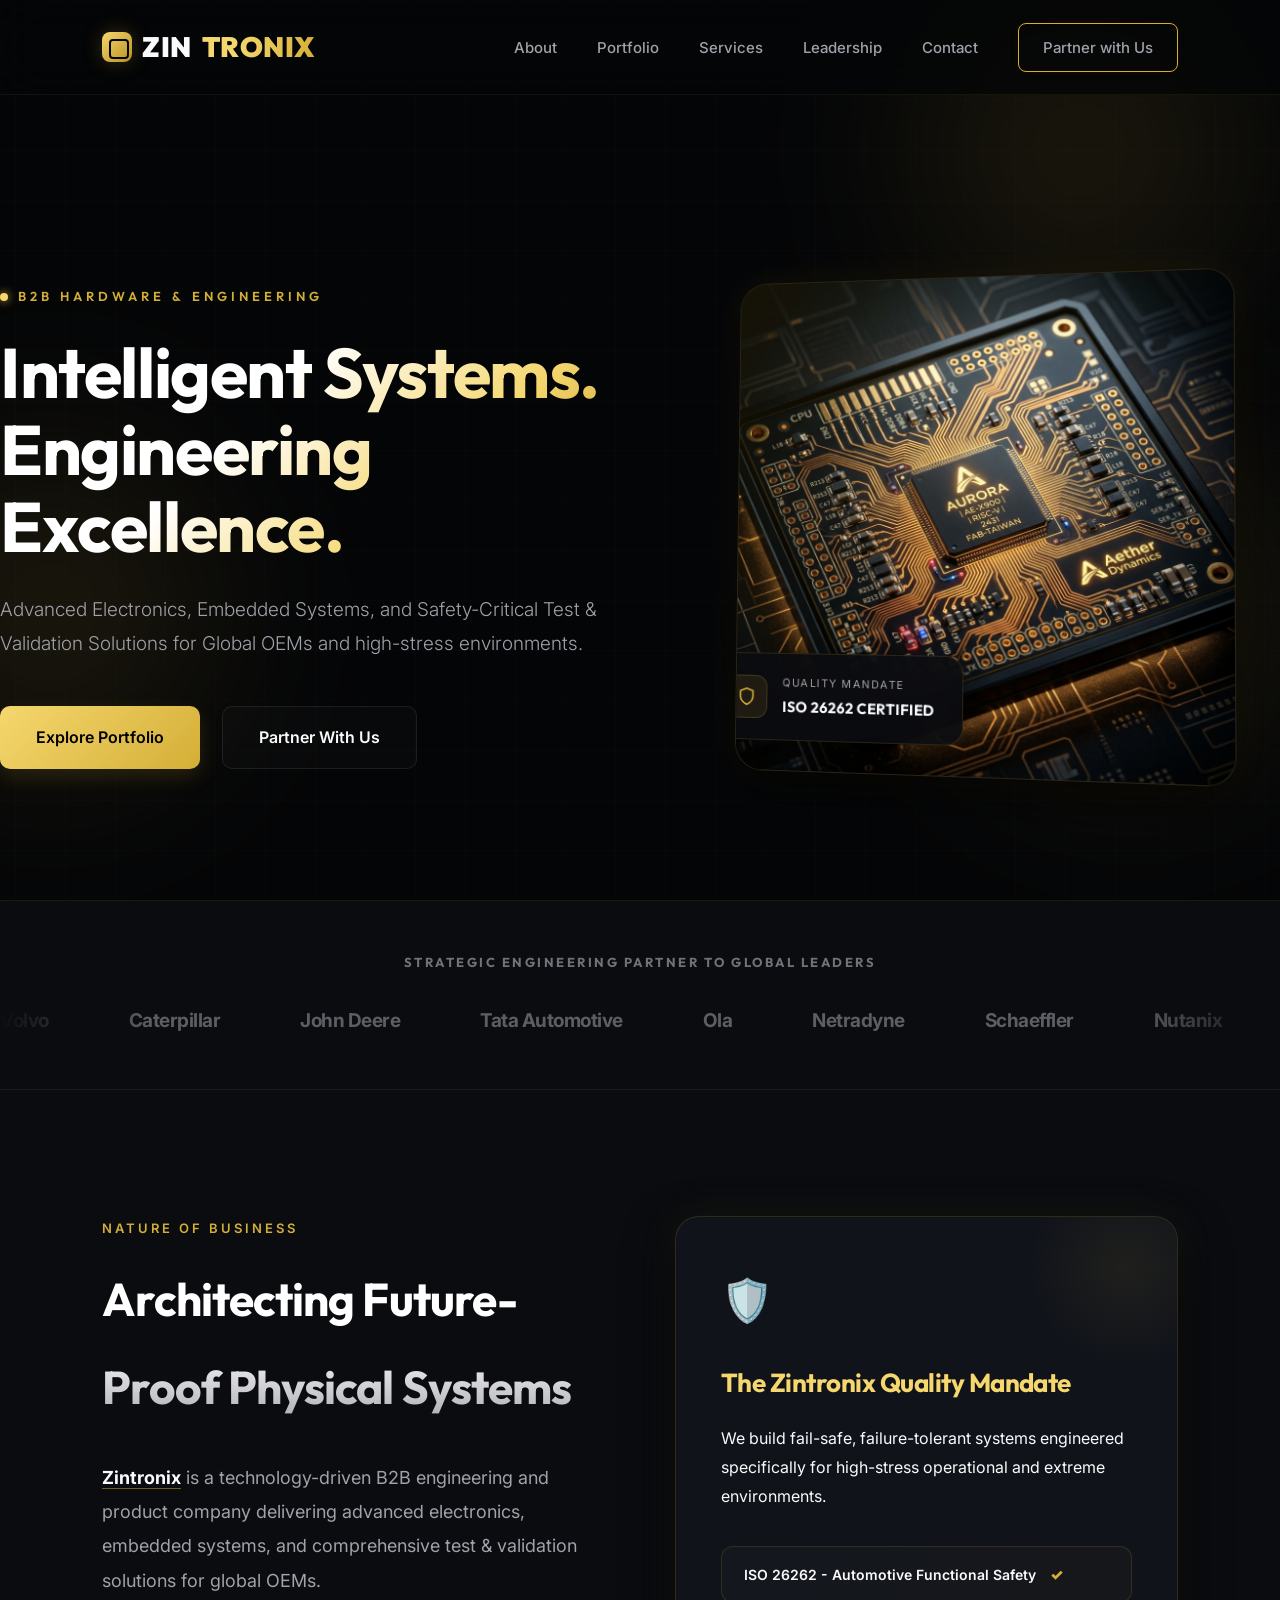
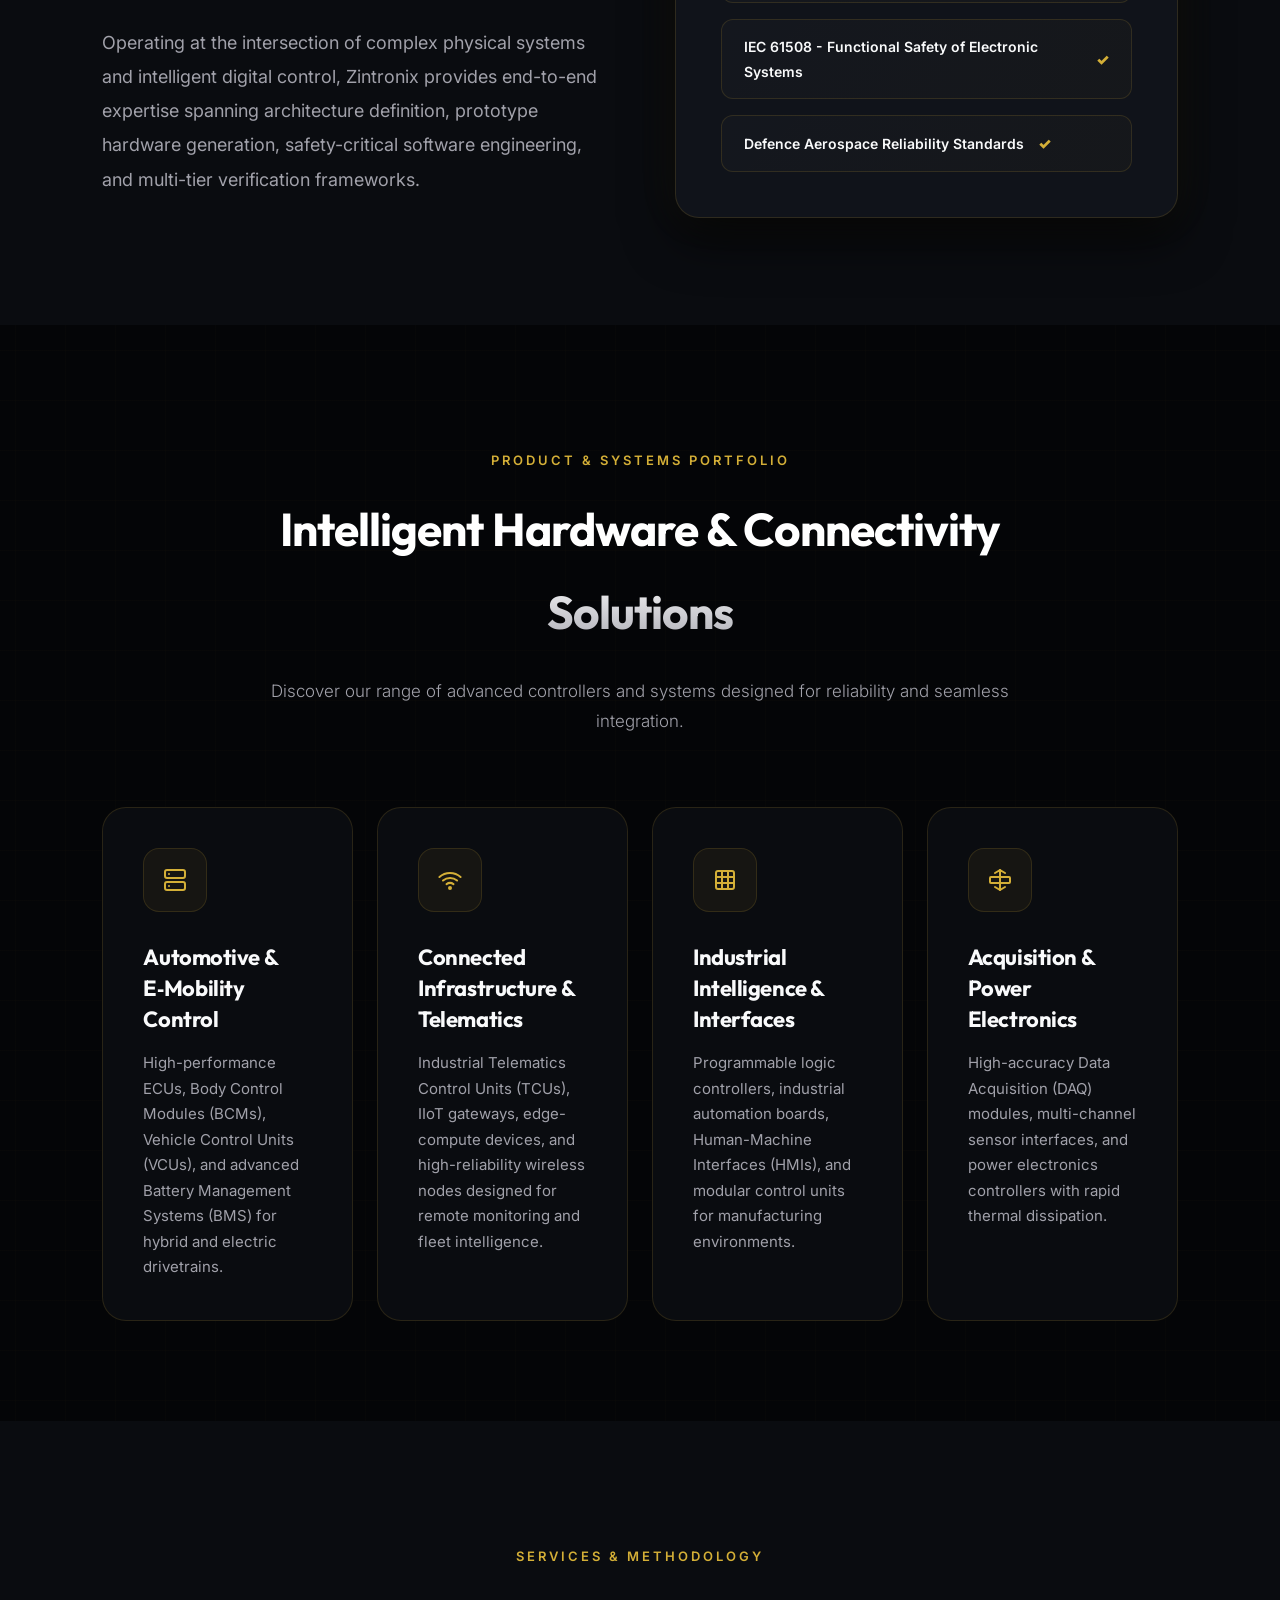
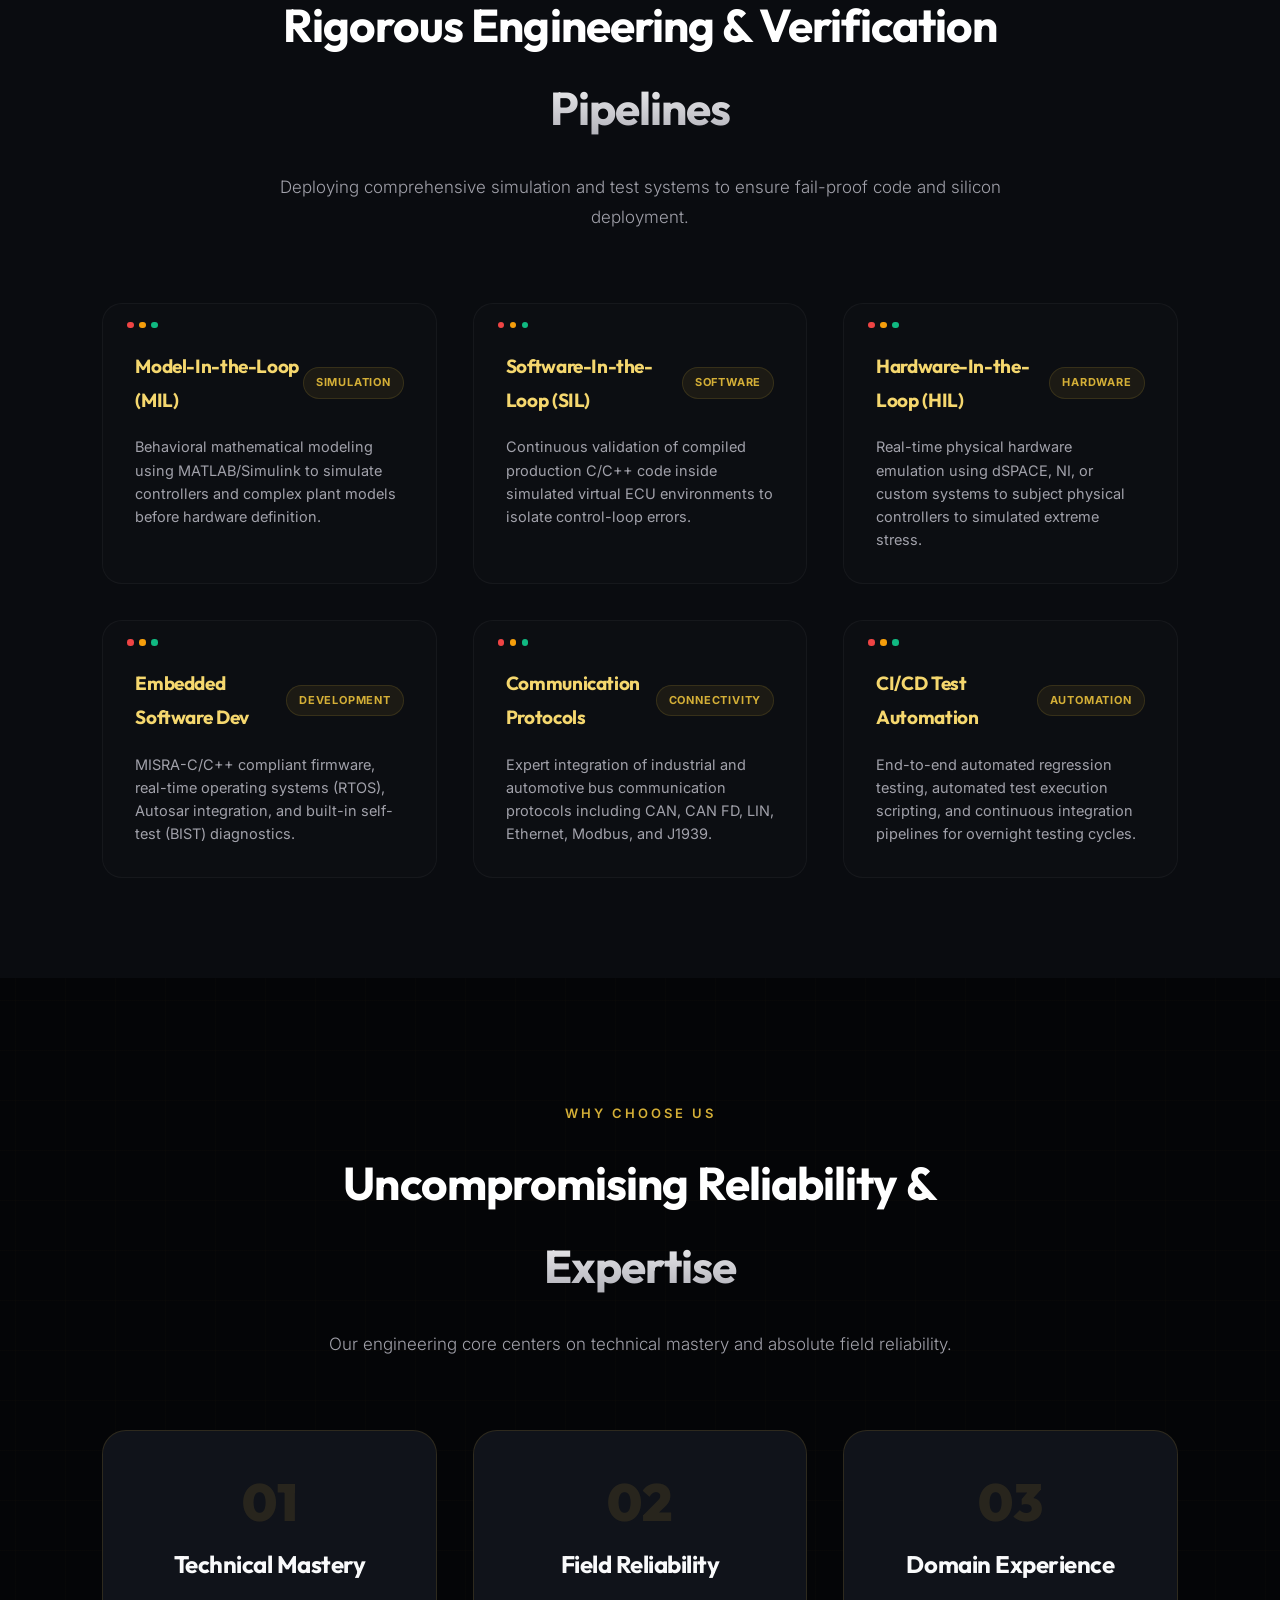
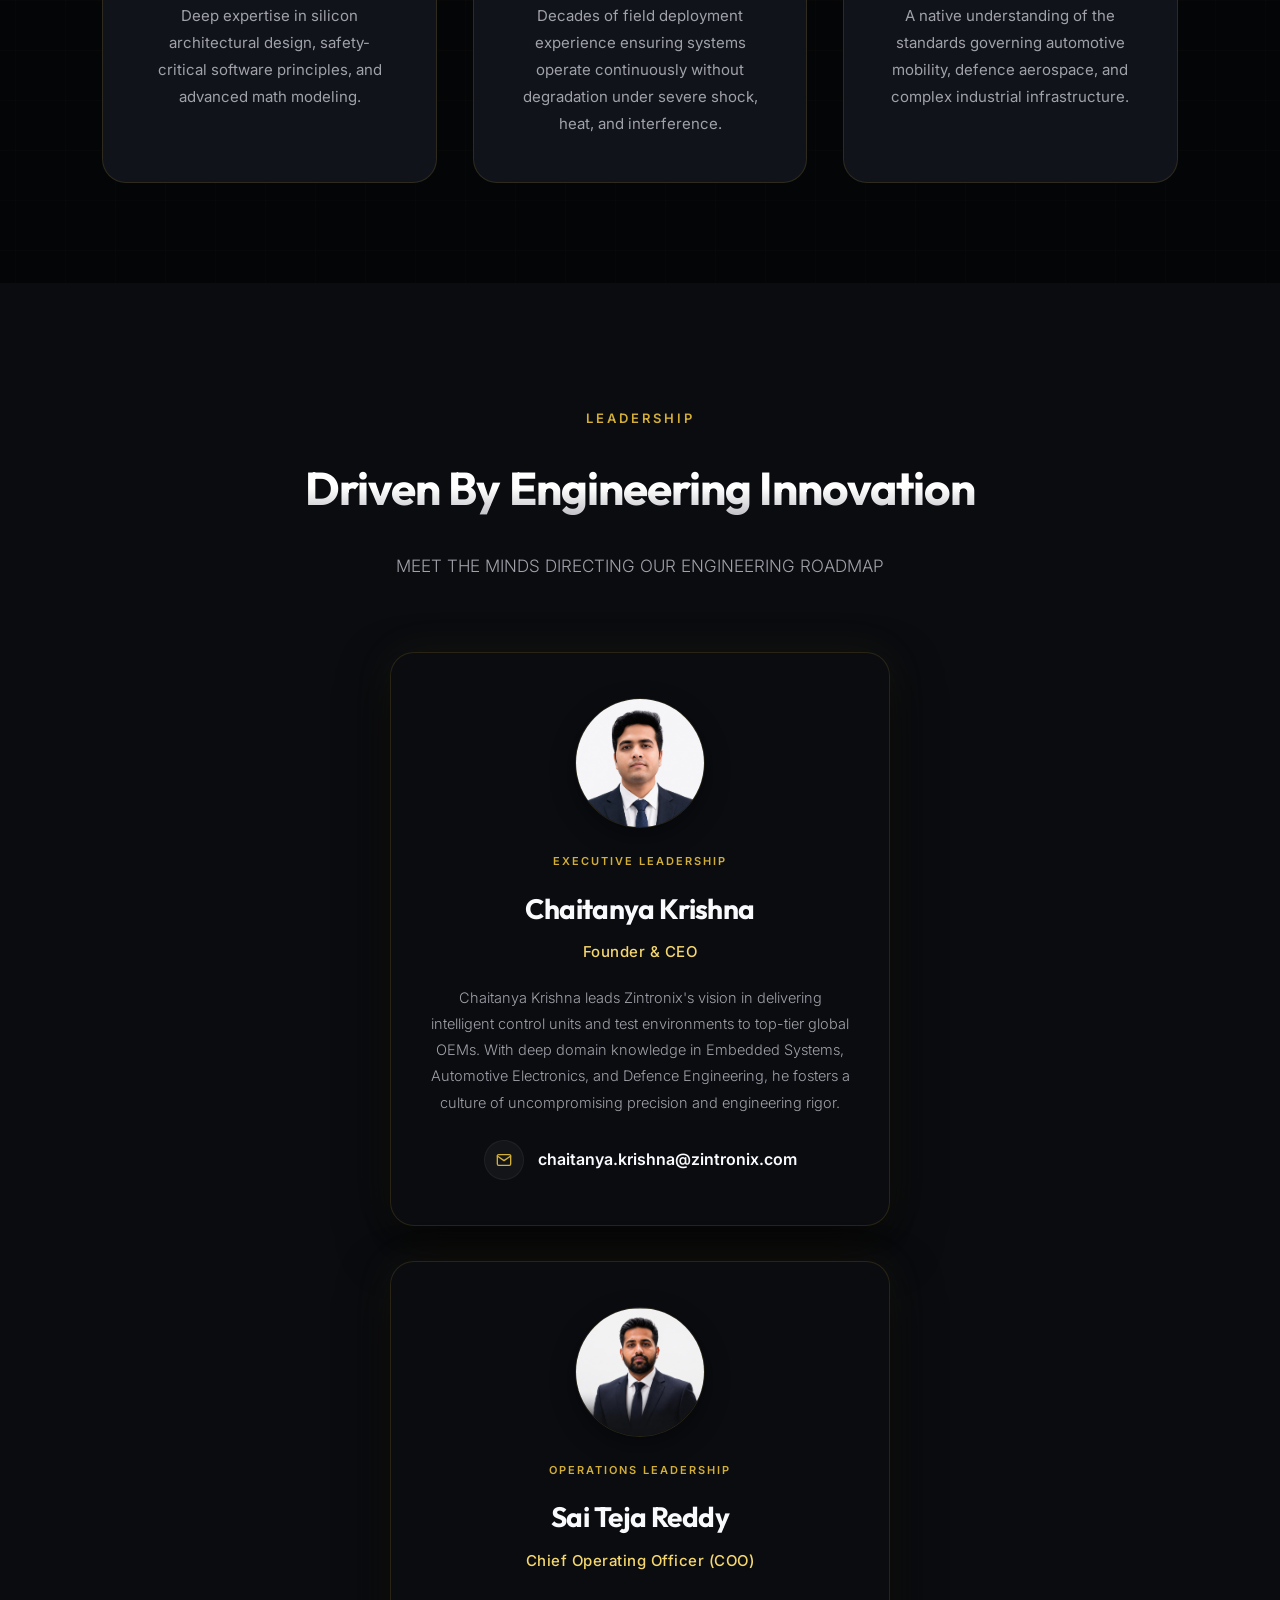
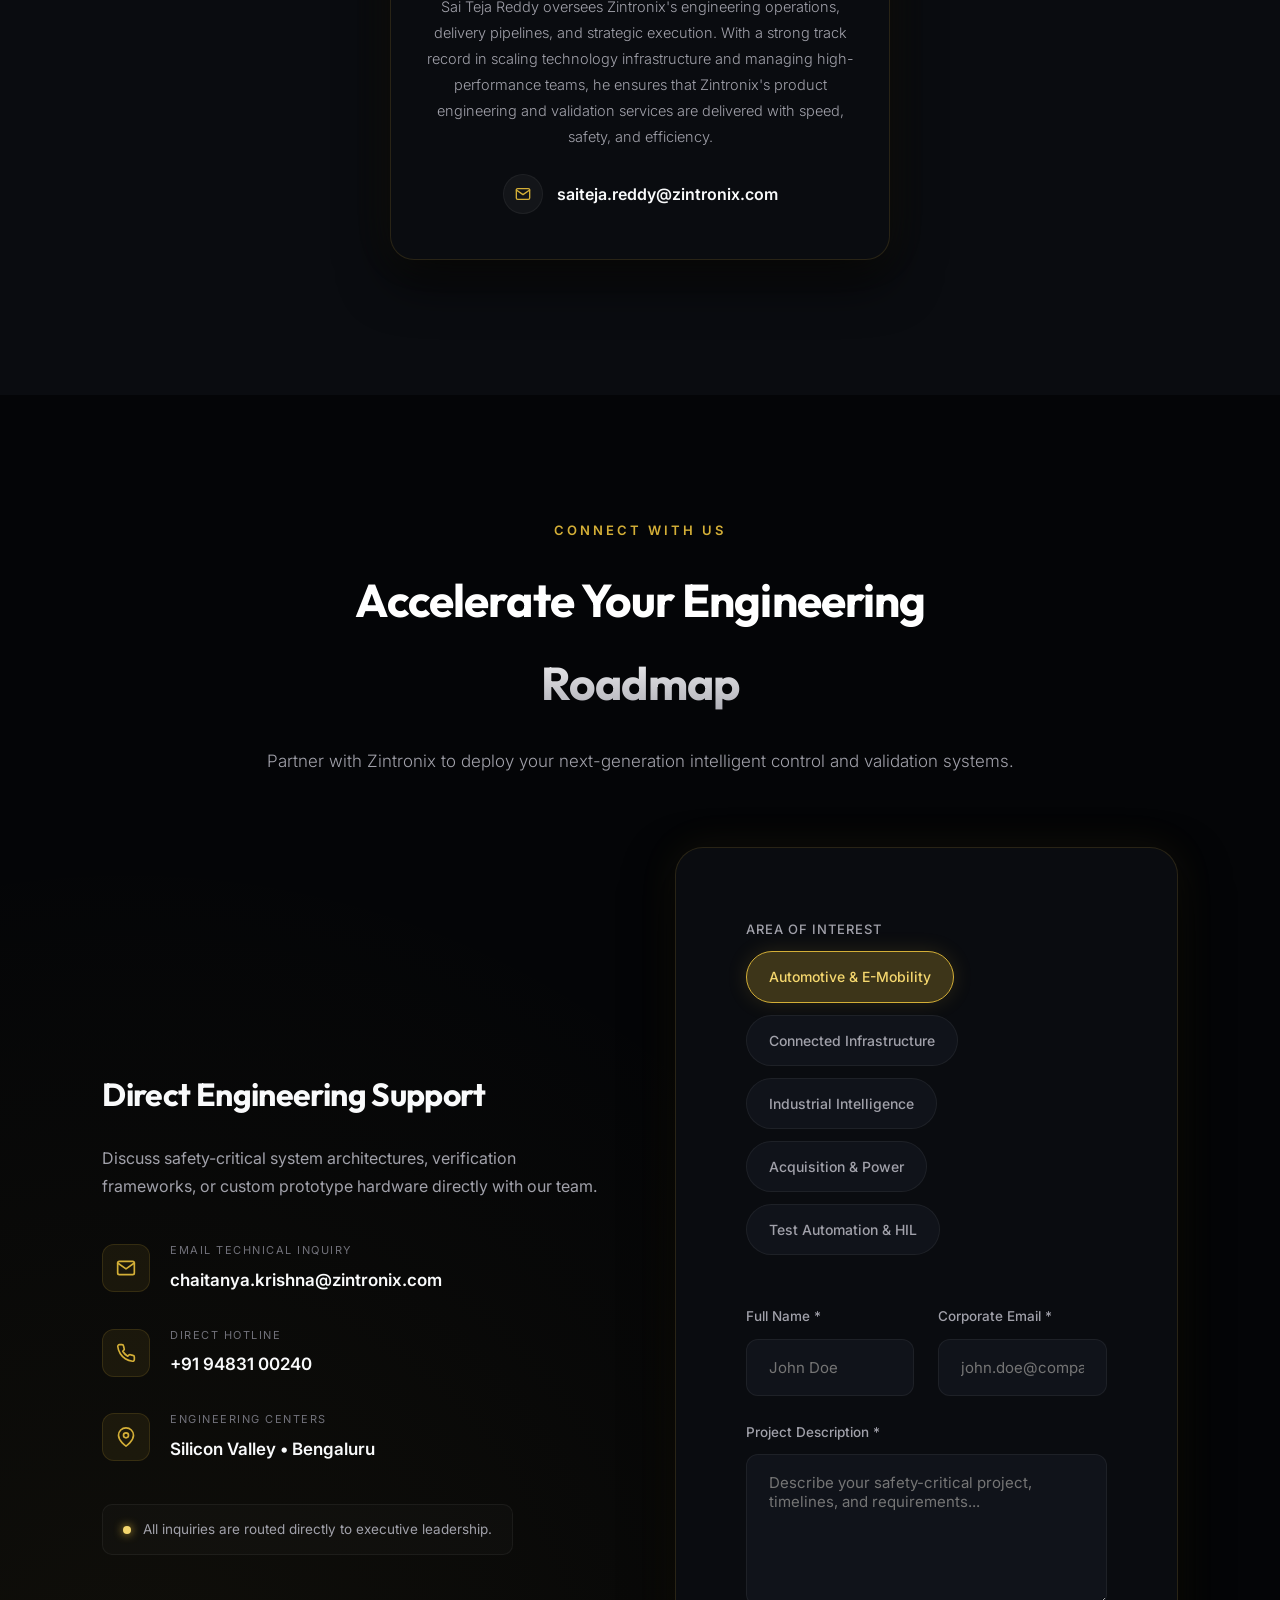
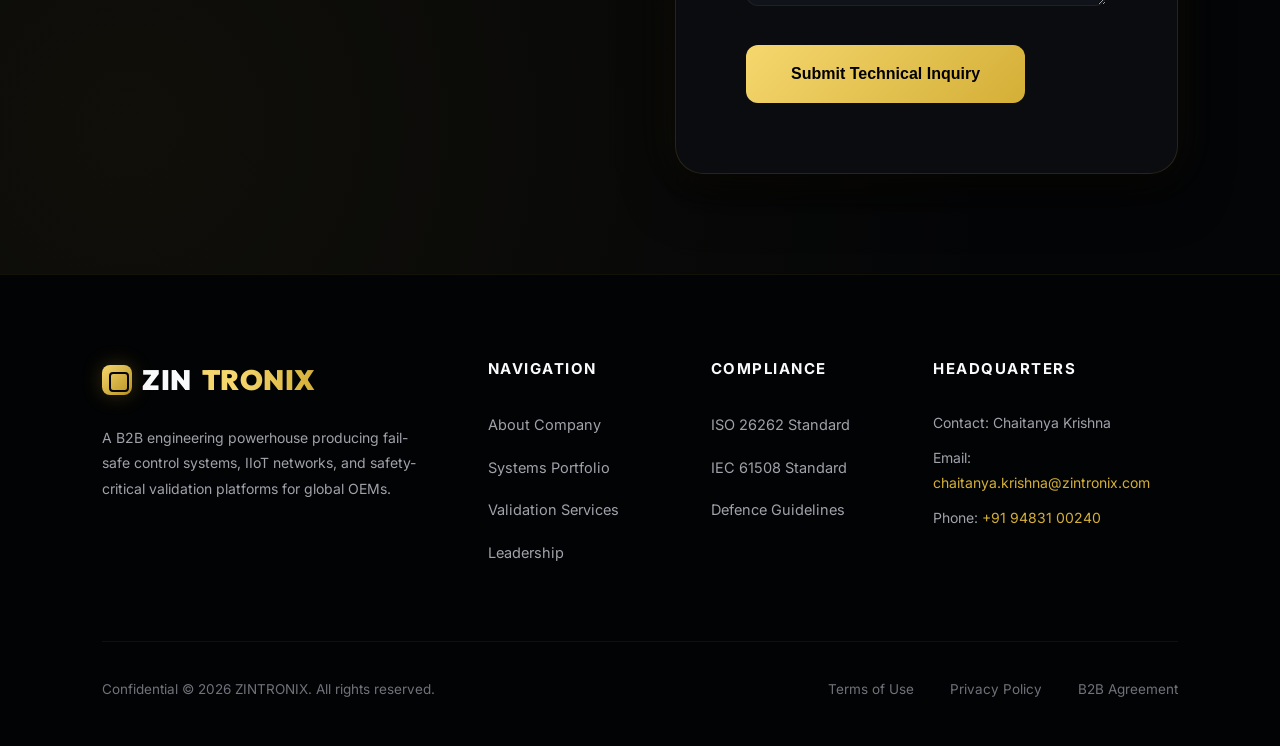
==== commit 5089e410: "size" ====
--- a/index.html
+++ b/index.html
@@ -274,7 +274,7 @@
         </div>
         
         <div class="ceo-showcase">
-            <div class="ceo-image">
+            <div class="ceo-avatar-top">
                 <img src="ceo.png" alt="Chaitanya Krishna - Founder & CEO Zintronix" loading="lazy">
             </div>
             <div class="ceo-details">
@@ -292,7 +292,7 @@
         </div>
         
         <div class="ceo-showcase">
-            <div class="ceo-image">
+            <div class="ceo-avatar-top">
                 <img src="coo.png" alt="Sai Teja Reddy - Chief Operating Officer Zintronix" loading="lazy">
             </div>
             <div class="ceo-details">
--- a/styles.css
+++ b/styles.css
@@ -786,14 +786,18 @@
 
 /* Leadership / CEO showcase */
 .ceo-showcase {
-    max-width: 950px;
-    margin: 0 auto 40px auto;
+    max-width: 500px;
+    margin: 0 auto 35px auto;
     background: var(--bg-secondary);
     border: 1.5px solid var(--color-border);
-    border-radius: 28px;
+    border-radius: 24px;
     overflow: hidden;
     box-shadow: var(--glow-shadow);
     display: flex;
+    flex-direction: column;
+    align-items: center;
+    text-align: center;
+    padding: 45px 35px;
     transition: var(--transition-smooth);
 }
 
@@ -802,65 +806,67 @@
     box-shadow: 0 25px 60px rgba(0, 0, 0, 0.8), 0 0 40px rgba(212, 175, 55, 0.12);
 }
 
-.ceo-image {
-    width: 38%;
-    position: relative;
-}
-
-.ceo-image img {
+.ceo-avatar-top {
+    width: 130px;
+    height: 130px;
+    border-radius: 50%;
+    overflow: hidden;
+    border: 1.5px solid var(--color-border);
+    box-shadow: 0 8px 25px rgba(0, 0, 0, 0.4);
+    margin-bottom: 24px;
+    transition: var(--transition-smooth);
+    flex-shrink: 0;
+}
+
+.ceo-showcase:hover .ceo-avatar-top {
+    border-color: var(--color-gold);
+    box-shadow: 0 0 20px var(--color-gold-glow);
+    transform: scale(1.05);
+}
+
+.ceo-avatar-top img {
     width: 100%;
     height: 100%;
     object-fit: cover;
     display: block;
 }
 
-.ceo-image::after {
-    content: '';
-    position: absolute;
-    top: 0;
-    left: 0;
+.ceo-details {
     width: 100%;
-    height: 100%;
-    background: linear-gradient(90deg, rgba(0,0,0,0) 65%, rgba(10, 12, 16, 1) 100%);
-}
-
-.ceo-details {
-    width: 62%;
-    padding: 60px;
     display: flex;
     flex-direction: column;
-    justify-content: center;
+    align-items: center;
 }
 
 .ceo-tag {
     color: var(--color-gold);
     font-weight: 600;
-    font-size: 12px;
-    letter-spacing: 3px;
+    font-size: 11px;
+    letter-spacing: 2px;
     text-transform: uppercase;
     margin-bottom: 12px;
 }
 
 .ceo-details h3 {
-    font-size: 36px;
-    margin-bottom: 6px;
+    font-size: 28px;
+    margin-bottom: 4px;
     color: var(--color-text-main);
 }
 
 .ceo-title {
-    font-size: 16px;
+    font-size: 15px;
     color: var(--color-gold-light);
     font-weight: 500;
-    margin-bottom: 32px;
+    margin-bottom: 20px;
     letter-spacing: 0.5px;
 }
 
 .ceo-details p {
     color: var(--color-text-muted);
-    font-size: 16px;
-    margin-bottom: 35px;
+    font-size: 14.5px;
+    margin-bottom: 24px;
     font-weight: 300;
-    line-height: 1.9;
+    line-height: 1.8;
 }
 
 .ceo-contact {
@@ -871,7 +877,7 @@
     text-decoration: none;
     font-weight: 600;
     transition: var(--transition-smooth);
-    align-self: flex-start;
+    align-self: center;
 }
 
 .ceo-contact:hover {
@@ -1239,18 +1245,10 @@
         grid-template-columns: 1fr;
     }
     .ceo-showcase {
-        flex-direction: column;
-    }
-    .ceo-image {
-        width: 100%;
-        height: 300px;
-    }
-    .ceo-image::after {
-        background: linear-gradient(180deg, rgba(0,0,0,0) 65%, rgba(10, 12, 16, 1) 100%);
+        padding: 30px 20px;
     }
     .ceo-details {
         width: 100%;
-        padding: 36px;
     }
     .contact-card {
         padding: 36px;
